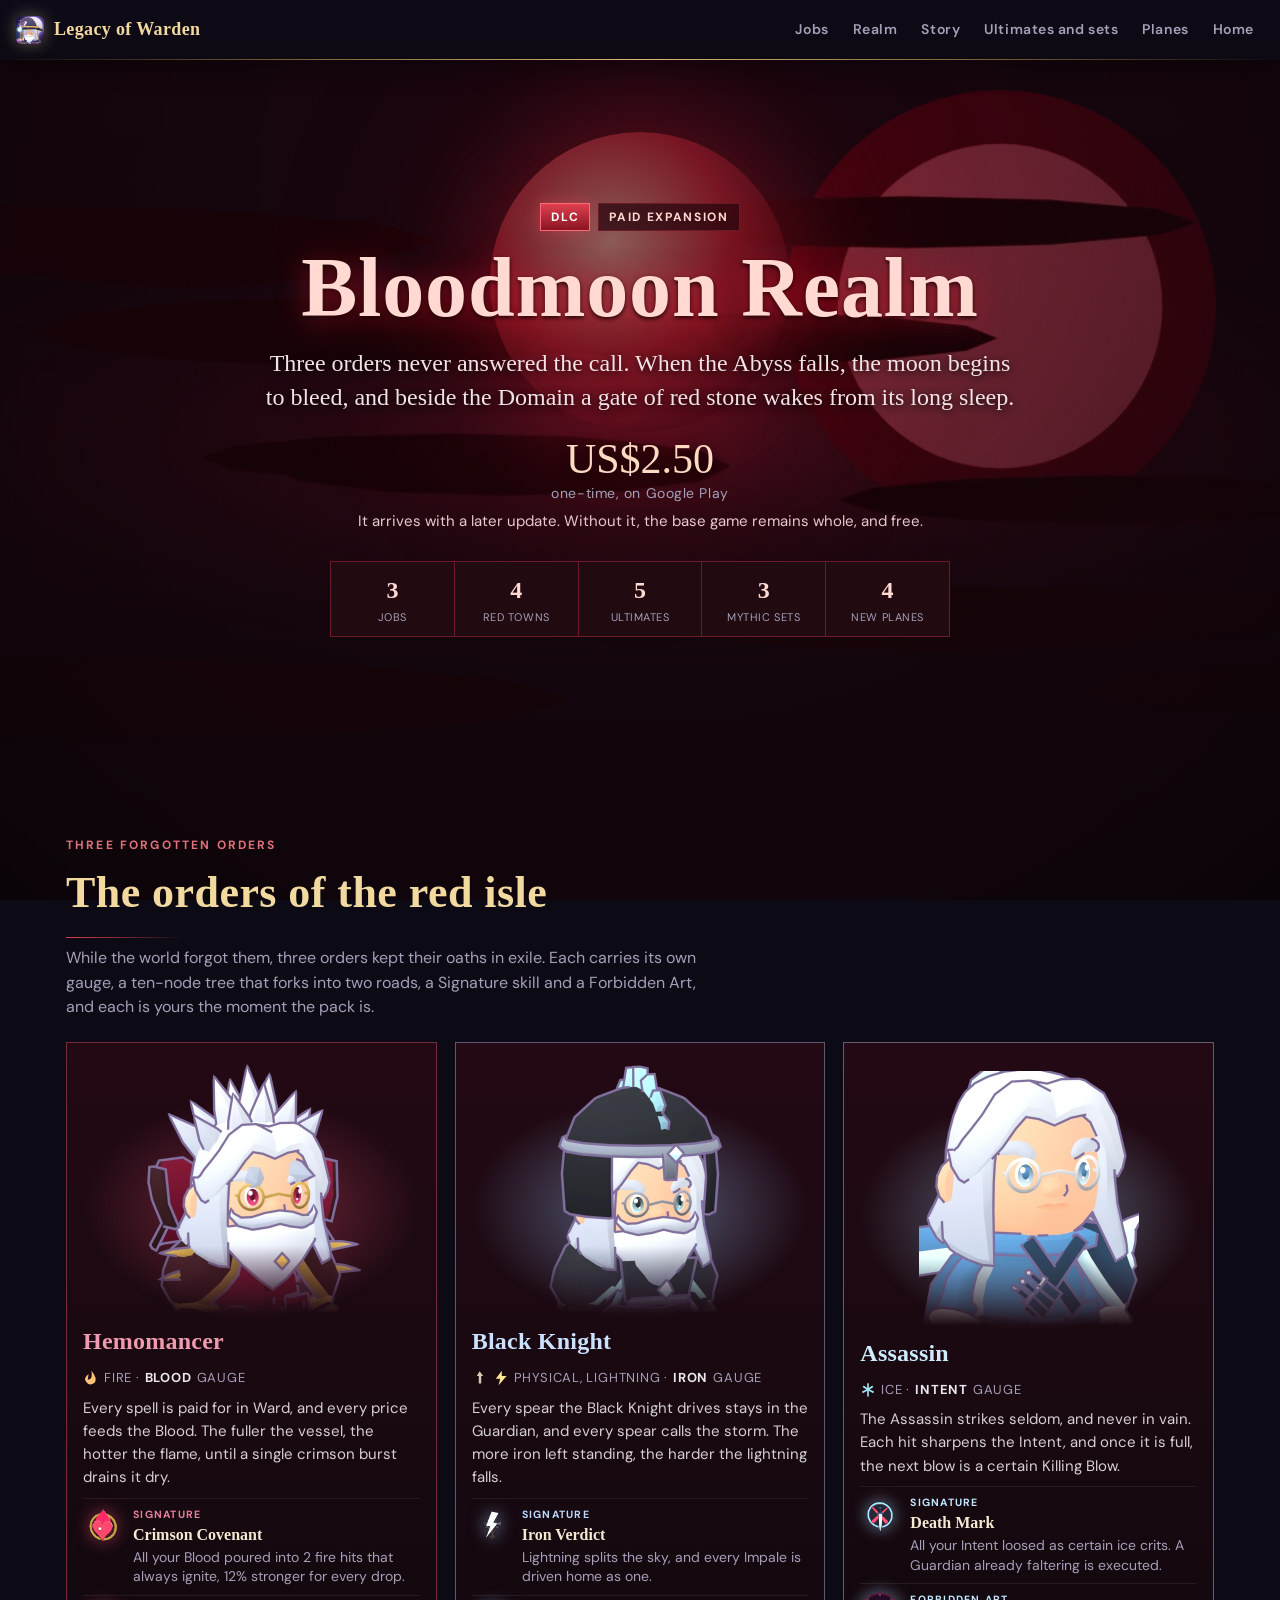
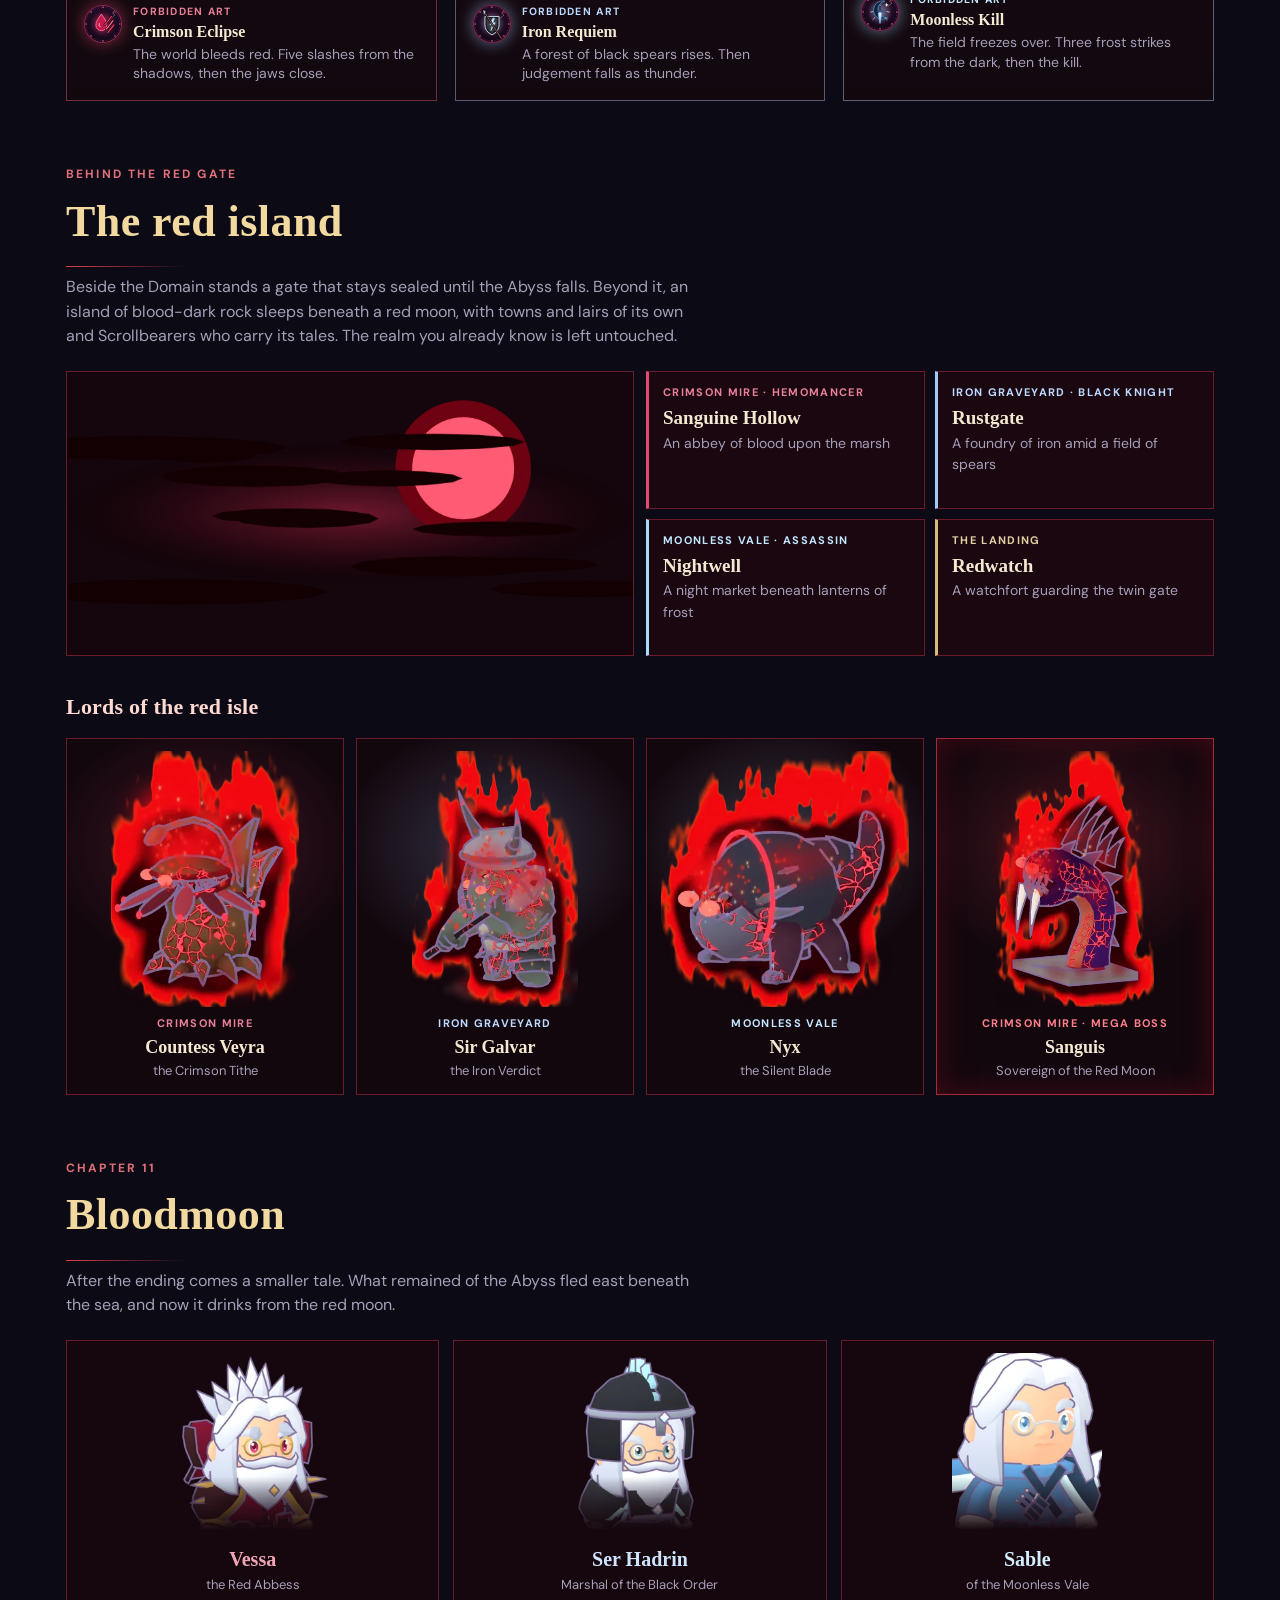
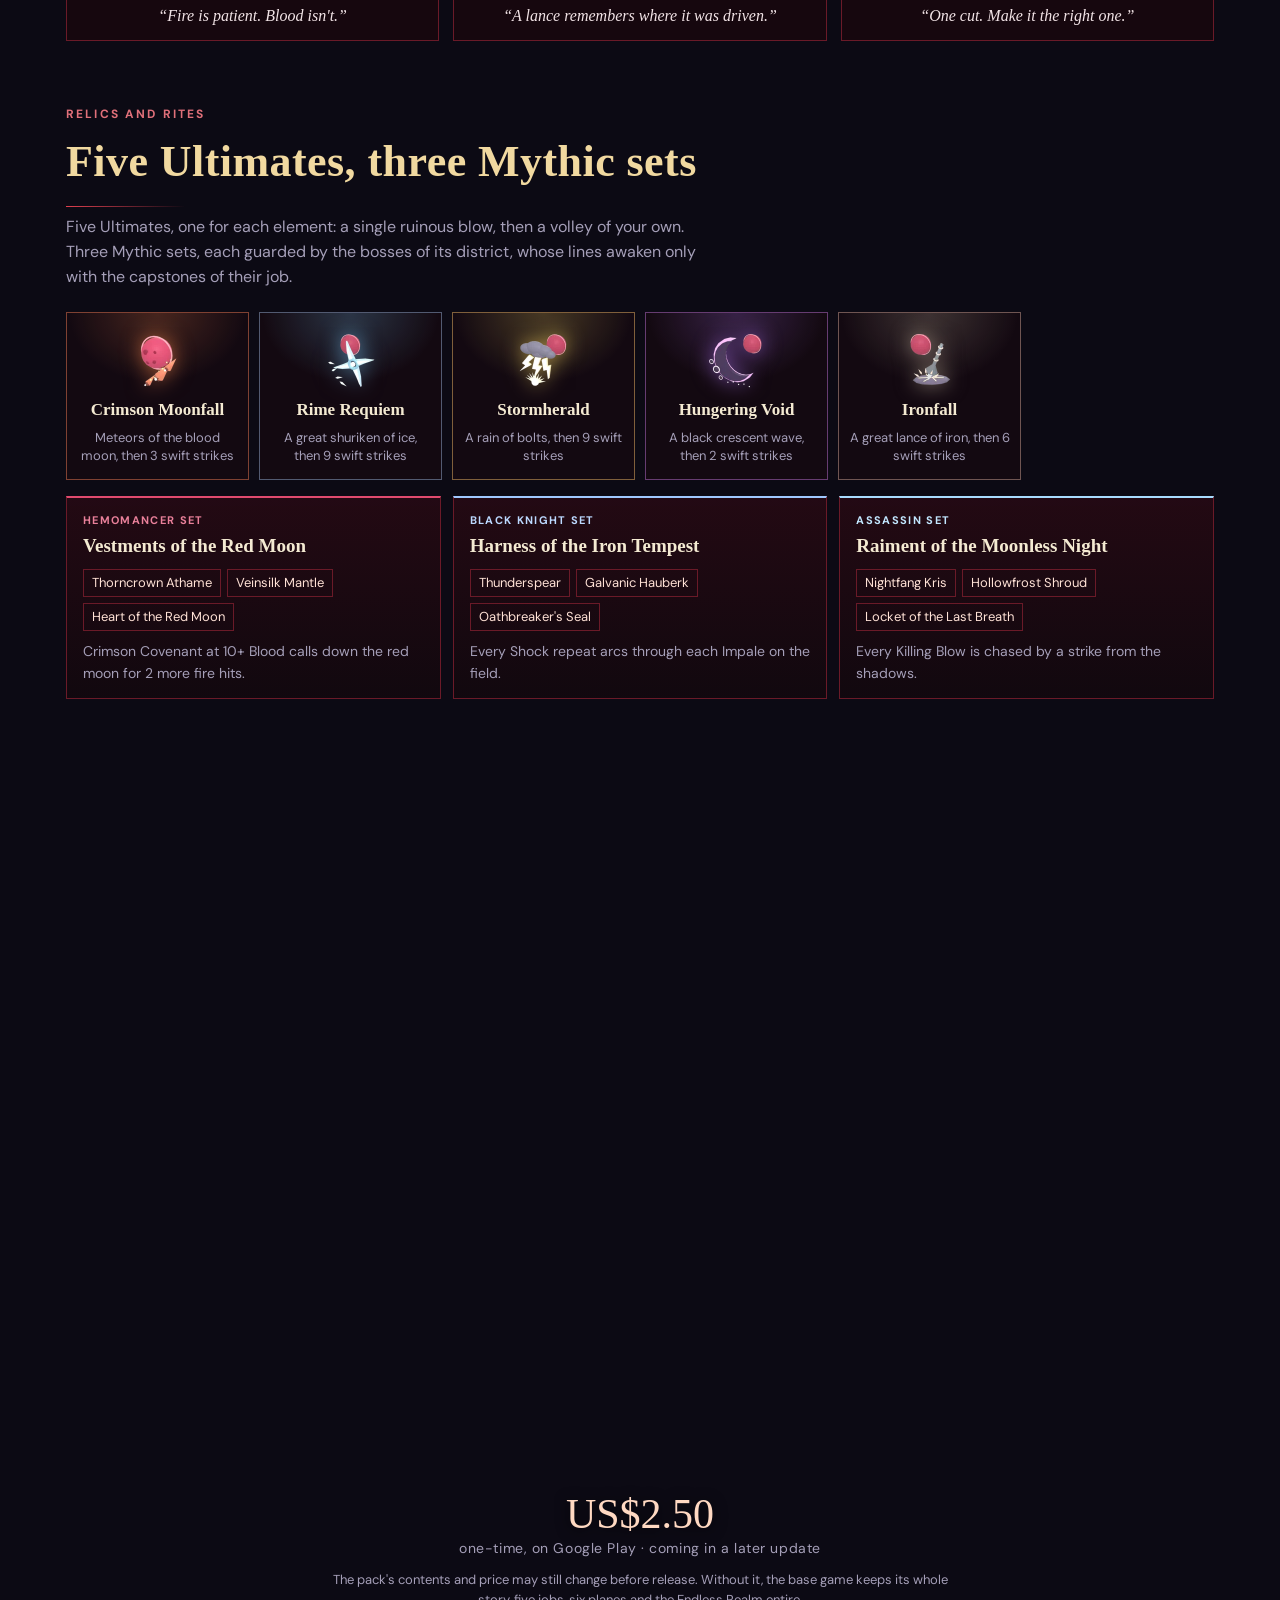
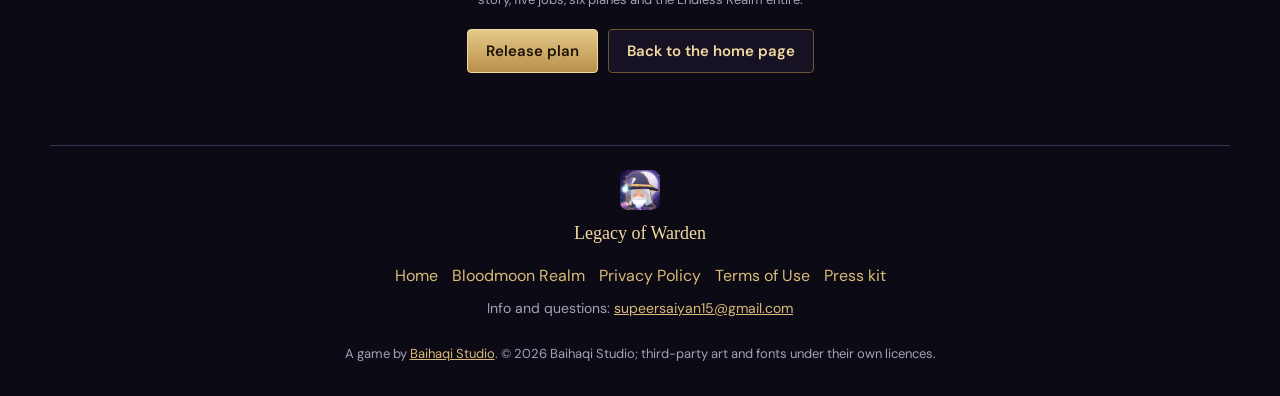
==== bloodmoon.html @ 7be18373 "Footer: the YouTube trailer link becomes Baihaqi Studio (https://fighterloo.github.io/); a Back to t" ====
<!doctype html>
<html lang="en">
<head>
<meta charset="utf-8">
<meta name="viewport" content="width=device-width, initial-scale=1, viewport-fit=cover">
<link rel="canonical" href="https://fighterloo.github.io/legacy-of-warden-site/bloodmoon.html">
<title>Bloodmoon Realm DLC · Legacy of Warden</title>
<meta name="description" content="The Bloodmoon Realm pack for Legacy of Warden: three new jobs, a red island behind the Red Gate, chapter 11 of the story, five Ultimates, three Mythic sets and Planes 6 to 9.">
<meta property="og:title" content="Bloodmoon Realm · Legacy of Warden DLC">
<meta property="og:description" content="Three new jobs, the red island behind the Red Gate, chapter 11, five Ultimates, three Mythic sets and Planes 6 to 9.">
<meta property="og:image" content="https://fighterloo.github.io/legacy-of-warden-site/img/art/share.jpg">
<meta property="og:url" content="https://fighterloo.github.io/legacy-of-warden-site/bloodmoon.html">
<meta property="og:type" content="article">
<meta name="theme-color" content="#14060c">
<link rel="icon" href="favicon.png">
<link rel="stylesheet" href="css/site.css?v=202610301900">
</head>
<body class="bm-page tint-blood">
<div class="backdrop" aria-hidden="true"><div class="bd-layer on" id="bd-a" style="background-image:url('img/bloodmoon/sky.webp')"></div><div class="bd-layer" id="bd-b"></div><div class="bd-shade"></div></div>
<header class="nav">
  <a class="nav-brand" href="./"><img src="img/art/icon-192.png" alt="" width="28" height="28"><span>Legacy of Warden</span></a>
  <nav class="nav-links" aria-label="On this page"><a href="#jobs">Jobs</a><a href="#realm">Realm</a><a href="#story">Story</a><a href="#gear">Ultimates and sets</a><a href="#planes">Planes</a><a href="./">Home</a></nav>
</header>

<main>
  <section class="bm-hero" data-bg="img/bloodmoon/sky.webp">
    <div class="bm-hero-inner">
      <p class="bm-tags"><span class="bm-dlc">DLC</span><span>Paid expansion</span></p>
      <h1>Bloodmoon Realm</h1>
      <p class="bm-lead">Three orders never answered the call. When the Abyss falls, the moon begins to bleed, and beside the Domain a gate of red stone wakes from its long sleep.</p>
      <p class="bm-price">US$2.50 <span>one-time, on Google Play</span></p>
      <p class="bm-when">It arrives with a later update. Without it, the base game remains whole, and free.</p>
      <ul class="bm-stats">
        <li><b>3</b><span>Jobs</span></li>
        <li><b>4</b><span>Red towns</span></li>
        <li><b>5</b><span>Ultimates</span></li>
        <li><b>3</b><span>Mythic sets</span></li>
        <li><b>4</b><span>New planes</span></li>
      </ul>
    </div>
  </section>

  <section class="sec" id="jobs" data-bg="img/bloodmoon/plane-8.webp">
    <div class="sec-head">
      <p class="eyebrow">Three forgotten orders</p>
      <h2>The orders of the red isle</h2>
      <p class="lede">While the world forgot them, three orders kept their oaths in exile. Each carries its own gauge, a ten-node tree that forks into two roads, a Signature skill and a Forbidden Art, and each is yours the moment the pack is.</p>
    </div>
    <div class="bm-jobs">
      <article class="bm-job" style="--jc:#e04a6e">
        <div class="bm-job-art"><img src="img/bloodmoon/job-hemomancer.webp" alt="The Hemomancer" width="440" height="520" loading="lazy"></div>
        <div class="bm-job-body">
          <h3>Hemomancer</h3>
          <p class="bm-job-meta"><img src="img/el/fire.svg" alt="" width="16" height="16"> Fire · <b>Blood</b> gauge</p>
          <p>Every spell is paid for in Ward, and every price feeds the Blood. The fuller the vessel, the hotter the flame, until a single crimson burst drains it dry.</p>
          <div class="bm-move"><img src="img/nodes/crimsonCovenant.webp" alt="" width="40" height="40" loading="lazy"><div><small>Signature</small><b>Crimson Covenant</b><span>All your Blood poured into 2 fire hits that always ignite, 12% stronger for every drop.</span></div></div>
          <div class="bm-move"><img src="img/arts/hemomancer.svg" alt="" width="40" height="40" loading="lazy"><div><small>Forbidden Art</small><b>Crimson Eclipse</b><span>The world bleeds red. Five slashes from the shadows, then the jaws close.</span></div></div>
        </div>
      </article>
      <article class="bm-job" style="--jc:#9fc8ff">
        <div class="bm-job-art"><img src="img/bloodmoon/job-blackknight.webp" alt="The Black Knight" width="440" height="520" loading="lazy"></div>
        <div class="bm-job-body">
          <h3>Black Knight</h3>
          <p class="bm-job-meta"><img src="img/el/physical.svg" alt="" width="16" height="16"><img src="img/el/lightning.svg" alt="" width="16" height="16"> Physical, lightning · <b>Iron</b> gauge</p>
          <p>Every spear the Black Knight drives stays in the Guardian, and every spear calls the storm. The more iron left standing, the harder the lightning falls.</p>
          <div class="bm-move"><img src="img/nodes/ironVerdict.webp" alt="" width="40" height="40" loading="lazy"><div><small>Signature</small><b>Iron Verdict</b><span>Lightning splits the sky, and every Impale is driven home as one.</span></div></div>
          <div class="bm-move"><img src="img/arts/blackknight.svg" alt="" width="40" height="40" loading="lazy"><div><small>Forbidden Art</small><b>Iron Requiem</b><span>A forest of black spears rises. Then judgement falls as thunder.</span></div></div>
        </div>
      </article>
      <article class="bm-job" style="--jc:#a8dcff">
        <div class="bm-job-art"><img src="img/bloodmoon/job-assassin.webp" alt="The Assassin" width="440" height="520" loading="lazy"></div>
        <div class="bm-job-body">
          <h3>Assassin</h3>
          <p class="bm-job-meta"><img src="img/el/ice.svg" alt="" width="16" height="16"> Ice · <b>Intent</b> gauge</p>
          <p>The Assassin strikes seldom, and never in vain. Each hit sharpens the Intent, and once it is full, the next blow is a certain Killing Blow.</p>
          <div class="bm-move"><img src="img/nodes/deathMark.webp" alt="" width="40" height="40" loading="lazy"><div><small>Signature</small><b>Death Mark</b><span>All your Intent loosed as certain ice crits. A Guardian already faltering is executed.</span></div></div>
          <div class="bm-move"><img src="img/arts/assassin.svg" alt="" width="40" height="40" loading="lazy"><div><small>Forbidden Art</small><b>Moonless Kill</b><span>The field freezes over. Three frost strikes from the dark, then the kill.</span></div></div>
        </div>
      </article>
    </div>
  </section>

  <section class="sec" id="realm" data-bg="img/bg/planes.webp">
    <div class="sec-head">
      <p class="eyebrow">Behind the Red Gate</p>
      <h2>The red island</h2>
      <p class="lede">Beside the Domain stands a gate that stays sealed until the Abyss falls. Beyond it, an island of blood-dark rock sleeps beneath a red moon, with towns and lairs of its own and Scrollbearers who carry its tales. The realm you already know is left untouched.</p>
    </div>
    <div class="bm-realm">
      <img class="bm-sky" src="img/bloodmoon/sky.webp" alt="The red moon over the Bloodmoon Realm" width="1600" height="800" loading="lazy">
      <ul class="bm-towns">
        <li style="--jc:#e04a6e"><small>Crimson Mire · Hemomancer</small><b>Sanguine Hollow</b><span>An abbey of blood upon the marsh</span></li>
        <li style="--jc:#9fc8ff"><small>Iron Graveyard · Black Knight</small><b>Rustgate</b><span>A foundry of iron amid a field of spears</span></li>
        <li style="--jc:#a8dcff"><small>Moonless Vale · Assassin</small><b>Nightwell</b><span>A night market beneath lanterns of frost</span></li>
        <li style="--jc:#d9ba78"><small>The landing</small><b>Redwatch</b><span>A watchfort guarding the twin gate</span></li>
      </ul>
    </div>

    <h3 class="bm-sub">Lords of the red isle</h3>
    <div class="bm-bosses">
      <article style="--jc:#e04a6e"><div class="bm-boss-art"><img src="img/bloodmoon/boss-veyra.webp" alt="" loading="lazy"></div><small>Crimson Mire</small><b>Countess Veyra</b><span>the Crimson Tithe</span></article>
      <article style="--jc:#9fc8ff"><div class="bm-boss-art"><img src="img/bloodmoon/boss-galvar.webp" alt="" loading="lazy"></div><small>Iron Graveyard</small><b>Sir Galvar</b><span>the Iron Verdict</span></article>
      <article style="--jc:#a8dcff"><div class="bm-boss-art"><img src="img/bloodmoon/boss-nyx.webp" alt="" loading="lazy"></div><small>Moonless Vale</small><b>Nyx</b><span>the Silent Blade</span></article>
      <article class="bm-final" style="--jc:#ff4a5a"><div class="bm-boss-art"><img src="img/bloodmoon/boss-sanguis.webp" alt="" loading="lazy"></div><small>Crimson Mire · Mega Boss</small><b>Sanguis</b><span>Sovereign of the Red Moon</span></article>
    </div>
  </section>

  <section class="sec" id="story" data-bg="img/bg/release.webp">
    <div class="sec-head">
      <p class="eyebrow">Chapter 11</p>
      <h2>Bloodmoon</h2>
      <p class="lede">After the ending comes a smaller tale. What remained of the Abyss fled east beneath the sea, and now it drinks from the red moon.</p>
    </div>
    <div class="bm-cast">
      <figure style="--jc:#e04a6e"><img src="img/bloodmoon/portrait-hemomancer.webp" alt="" width="220" height="260" loading="lazy"><figcaption><b>Vessa</b><small>the Red Abbess</small><q>Fire is patient. Blood isn't.</q></figcaption></figure>
      <figure style="--jc:#9fc8ff"><img src="img/bloodmoon/portrait-blackknight.webp" alt="" width="220" height="260" loading="lazy"><figcaption><b>Ser Hadrin</b><small>Marshal of the Black Order</small><q>A lance remembers where it was driven.</q></figcaption></figure>
      <figure style="--jc:#a8dcff"><img src="img/bloodmoon/portrait-assassin.webp" alt="" width="220" height="260" loading="lazy"><figcaption><b>Sable</b><small>of the Moonless Vale</small><q>One cut. Make it the right one.</q></figcaption></figure>
    </div>
  </section>

  <section class="sec" id="gear" data-bg="img/bloodmoon/plane-9.webp">
    <div class="sec-head">
      <p class="eyebrow">Relics and rites</p>
      <h2>Five Ultimates, three Mythic sets</h2>
      <p class="lede">Five Ultimates, one for each element: a single ruinous blow, then a volley of your own. Three Mythic sets, each guarded by the bosses of its district, whose lines awaken only with the capstones of their job.</p>
    </div>
    <div class="bm-ults">
      <article style="--jc:var(--fire)"><img src="img/bloodmoon/ult-crimson-moonfall.webp" alt="" width="64" height="64" loading="lazy"><b>Crimson Moonfall</b><span>Meteors of the blood moon, then 3 swift strikes</span></article>
      <article style="--jc:var(--ice)"><img src="img/bloodmoon/ult-rime-requiem.webp" alt="" width="64" height="64" loading="lazy"><b>Rime Requiem</b><span>A great shuriken of ice, then 9 swift strikes</span></article>
      <article style="--jc:var(--lightning)"><img src="img/bloodmoon/ult-stormherald.webp" alt="" width="64" height="64" loading="lazy"><b>Stormherald</b><span>A rain of bolts, then 9 swift strikes</span></article>
      <article style="--jc:var(--chaos)"><img src="img/bloodmoon/ult-hungering-void.webp" alt="" width="64" height="64" loading="lazy"><b>Hungering Void</b><span>A black crescent wave, then 2 swift strikes</span></article>
      <article style="--jc:var(--physical)"><img src="img/bloodmoon/ult-ironfall.webp" alt="" width="64" height="64" loading="lazy"><b>Ironfall</b><span>A great lance of iron, then 6 swift strikes</span></article>
    </div>
    <div class="bm-sets">
      <article style="--jc:#e04a6e"><small>Hemomancer set</small><b>Vestments of the Red Moon</b><ul><li>Thorncrown Athame</li><li>Veinsilk Mantle</li><li>Heart of the Red Moon</li></ul><p>Crimson Covenant at 10+ Blood calls down the red moon for 2 more fire hits.</p></article>
      <article style="--jc:#9fc8ff"><small>Black Knight set</small><b>Harness of the Iron Tempest</b><ul><li>Thunderspear</li><li>Galvanic Hauberk</li><li>Oathbreaker's Seal</li></ul><p>Every Shock repeat arcs through each Impale on the field.</p></article>
      <article style="--jc:#a8dcff"><small>Assassin set</small><b>Raiment of the Moonless Night</b><ul><li>Nightfang Kris</li><li>Hollowfrost Shroud</li><li>Locket of the Last Breath</li></ul><p>Every Killing Blow is chased by a strike from the shadows.</p></article>
    </div>
  </section>

  <section class="sec" id="planes" data-bg="img/bloodmoon/plane-7.webp">
    <div class="sec-head">
      <p class="eyebrow">Expeditions</p>
      <h2>Planes 6 to 9, then the Rift</h2>
      <p class="lede">Beyond the Crown of the Void lie four planes no Warden has walked, each with its own Guardians and its own laws. The Scarlet Rift steps back to become Plane 10, free to take the shape of any of the nine.</p>
    </div>
    <div class="bm-planes">
      <article style="--jc:#7fd08a"><img src="img/bloodmoon/plane-6.webp" alt="The Jade Thicket arena" width="1200" height="696" loading="lazy"><div><small>Plane 6 · Lv 50-56</small><b>The Jade Thicket</b><span>A sea of bamboo that hums with old vows</span></div></article>
      <article style="--jc:#f2c45a"><img src="img/bloodmoon/plane-7.webp" alt="The Gilded Peaks arena" width="1200" height="696" loading="lazy"><div><small>Plane 7 · Lv 53-60</small><b>The Gilded Peaks</b><span>Summits beneath a burning golden sky</span></div></article>
      <article style="--jc:#7ea6ff"><img src="img/bloodmoon/plane-8.webp" alt="The Blue Moon Court arena" width="1200" height="696" loading="lazy"><div><small>Plane 8 · Lv 56-64</small><b>The Blue Moon Court</b><span>Where the second moon holds court</span></div></article>
      <article style="--jc:#a3adb8"><img src="img/bloodmoon/plane-9.webp" alt="The Iron Foundry arena" width="1200" height="696" loading="lazy"><div><small>Plane 9 · Lv 59-68</small><b>The Iron Foundry</b><span>Forges that never cool, gears that never stop</span></div></article>
      <article class="bm-rift" style="--jc:#ff4a5a"><img src="img/art/plane-wide-6.webp" alt="The Scarlet Rift" loading="lazy"><div><small>Plane 10 · Lv 60-75</small><b>The Scarlet Rift</b><span>A red wound over a borrowed plane, merciless from Floor 1</span></div></article>
    </div>
  </section>

  <section class="sec bm-end" data-bg="img/bloodmoon/sky.webp">
    <p class="bm-price">US$2.50 <span>one-time, on Google Play · coming in a later update</span></p>
    <p class="fine">The pack's contents and price may still change before release. Without it, the base game keeps its whole story, five jobs, six planes and the Endless Realm entire.</p>
    <p class="bm-cta"><a class="btn btn-gold" href="./#release">Release plan</a><a class="btn" href="./">Back to the home page</a></p>
  </section>
</main>

<footer class="foot">
  <img src="img/art/icon-192.png" alt="" width="40" height="40" loading="lazy">
  <p class="foot-title">Legacy of Warden</p>
  <p class="foot-links"><a href="./">Home</a><a href="bloodmoon.html">Bloodmoon Realm</a><a href="privacy.html">Privacy Policy</a><a href="terms.html">Terms of Use</a><a href="press.html">Press kit</a></p>
  <p class="foot-contact">Info and questions: <span class="contact"></span></p>
  <p class="fine">A game by <a href="https://fighterloo.github.io/">Baihaqi Studio</a>. © 2026 Baihaqi Studio; third-party art and fonts under their own licences.</p>
</footer>
<script src="js/contact.js?v=202610281930" defer></script>
<script src="js/bm.js?v=202610281930" defer></script>
<script src="js/top.js?v=202610301900" defer></script>
</body>
</html>
---- css/site.css ----
@font-face{font-family:'DM Sans';src:url(../fonts/dmsans.woff2) format('woff2');font-weight:100 900;font-display:swap}
:root{
  --bg:#0c0a14;--bg2:rgba(19,16,30,.86);--panel:rgba(25,21,38,.82);--panel2:rgba(36,30,54,.9);--line:#3a3150;--line-gold:#6b5530;
  --ink:#e9e7ef;--mute:#a59fb8;--gold:#d9ba78;--gold-hi:#f1d9a0;--bronze:#a8743c;
  --fire:#ff8a4c;--ice:#7fd0ff;--lightning:#ffe066;--chaos:#b77bff;--physical:#d2c2a6;--ward:#7fe0c0;
  --serif:Georgia,'Times New Roman',serif;--sans:'DM Sans',system-ui,sans-serif;
  --gut:16px;--max:1180px;--r:4px;
}
*{box-sizing:border-box}
html{scroll-behavior:smooth;scroll-padding-top:64px;-webkit-text-size-adjust:100%}
html{overflow-x:clip}
body{margin:0;background:var(--bg);color:var(--ink);font:400 16px/1.55 var(--sans);overflow-x:hidden;overflow-x:clip}

/* Immersive backdrop: one fixed layer behind the page that crossfades to each section's art while scrolling */
.backdrop{position:fixed;inset:0;z-index:-1;overflow:hidden;background:var(--bg)}
.bd-layer{position:absolute;inset:0;background:center/cover no-repeat;opacity:0;transition:opacity 1.1s ease;will-change:opacity}
.bd-layer.on{opacity:1}
.bd-shade{position:absolute;inset:0;background:radial-gradient(ellipse at 50% 40%,rgba(12,10,20,.18) 0%,rgba(12,10,20,.6) 70%,rgba(12,10,20,.88) 100%),linear-gradient(180deg,rgba(12,10,20,.35),rgba(12,10,20,.5));transition:background 1s}
body.tint-blood .bd-shade{background:radial-gradient(ellipse at 50% 30%,rgba(60,6,18,.45) 0%,rgba(20,4,10,.84) 65%,rgba(10,4,8,.95) 100%),linear-gradient(180deg,rgba(40,4,12,.5),rgba(12,6,10,.72))}
#embers{position:absolute;inset:0;width:100%;height:100%;pointer-events:none}
main,.foot{position:relative}
img{max-width:100%;display:block;color:transparent}
a{color:var(--gold)}
h1,h2,h3{font-family:var(--serif);font-weight:700;letter-spacing:.01em;margin:0}
h2{font-size:clamp(28px,6vw,44px);color:var(--gold-hi)}
h3{font-size:19px;color:var(--gold-hi)}
p{margin:0}
:focus-visible{outline:2px solid var(--gold);outline-offset:2px}

/* Nav */
.nav{position:sticky;top:0;z-index:20;display:flex;align-items:center;gap:16px;justify-content:space-between;padding:0 var(--gut);height:60px;background:linear-gradient(180deg,rgba(14,11,24,.97),rgba(12,10,20,.93));box-shadow:0 8px 24px rgba(0,0,0,.35)}
/* Gold hairline with a bright centre instead of a flat grey border */
.nav::after{content:"";position:absolute;left:0;right:0;bottom:0;height:1px;background:linear-gradient(90deg,transparent,var(--line-gold) 20%,var(--gold) 50%,var(--line-gold) 80%,transparent)}
.nav-brand{display:flex;align-items:center;gap:10px;color:var(--gold-hi);text-decoration:none;font-family:var(--serif);font-weight:700;font-size:18px;white-space:nowrap;letter-spacing:.02em}
.nav-brand img{border-radius:6px;filter:drop-shadow(0 0 8px rgba(241,217,160,.35));transition:filter .2s}
.nav-brand:hover img{filter:drop-shadow(0 0 12px rgba(241,217,160,.7))}
.nav-right{display:flex;align-items:center;gap:18px;min-width:0}
.nav-links{display:flex;gap:4px;overflow-x:auto;scrollbar-width:none}
.nav-links::-webkit-scrollbar{display:none}
.nav-links a{position:relative;color:var(--mute);text-decoration:none;font-size:14px;font-weight:600;letter-spacing:.04em;white-space:nowrap;padding:8px 10px;transition:color .2s}
.nav-links a::after{content:"";position:absolute;left:10px;right:10px;bottom:2px;height:1px;background:var(--gold);transform:scaleX(0);transition:transform .25s ease}
.nav-links a:hover,.nav-links a.on{color:var(--gold-hi)}
.nav-links a:hover::after,.nav-links a.on::after{transform:scaleX(1)}
.nav-cta{min-height:36px;padding:0 14px;font-size:14px;flex:none}
@media (max-width:760px){.nav{height:54px}.nav-brand span{display:none}.nav-brand img{width:30px;height:30px}.nav .nav-cta{display:none}.nav-links a{padding:8px 8px}}

/* Hero */
.hero{position:relative;min-height:min(92vh,820px);display:grid;place-items:center;overflow:hidden;text-align:center}
.hero-bg{position:absolute;inset:0;width:100%;height:100%;object-fit:cover;filter:saturate(.95) brightness(.6)}
.hero::after{content:"";position:absolute;inset:0;background:radial-gradient(ellipse at 50% 40%,transparent 30%,rgba(12,10,20,.55) 100%),linear-gradient(180deg,rgba(12,10,20,.3) 0%,rgba(12,10,20,0) 35%,rgba(12,10,20,.6) 80%,rgba(12,10,20,.95) 100%)}
.hero-logo{animation:rise 1.2s cubic-bezier(.2,.8,.2,1) both}
.hero-tag{animation:rise 1.2s .25s cubic-bezier(.2,.8,.2,1) both;background:linear-gradient(90deg,#f1d9a0 0%,#fff6dc 45%,#f1d9a0 55%,#d9ba78 100%);background-size:220% 100%;-webkit-background-clip:text;background-clip:text;-webkit-text-fill-color:transparent;animation:rise 1.2s .25s cubic-bezier(.2,.8,.2,1) both,shine 6s 1.5s linear infinite}
.hero-tag{text-shadow:none;filter:drop-shadow(0 2px 8px rgba(0,0,0,.9))}
.hero-sub,.hero-cta{animation:rise 1.2s .45s cubic-bezier(.2,.8,.2,1) both}
.hero-stats{animation:rise 1.2s .65s cubic-bezier(.2,.8,.2,1) both}
.hero-down{position:absolute;z-index:1;left:50%;bottom:18px;width:22px;height:22px;margin-left:-11px;border-right:2px solid var(--gold);border-bottom:2px solid var(--gold);transform:rotate(45deg);opacity:.7;animation:bob 2s ease-in-out infinite}
@keyframes rise{from{opacity:0;transform:translateY(18px)}to{opacity:1;transform:none}}
@keyframes shine{to{background-position:-220% 0}}
@keyframes bob{50%{transform:translateY(6px) rotate(45deg)}}

/* Scroll reveal */
.reveal{opacity:0;transform:translateY(22px);transition:opacity .7s ease,transform .7s cubic-bezier(.2,.8,.2,1)}
.reveal.in{opacity:1;transform:none}
.no-js .reveal{opacity:1;transform:none}

/* Gold ornament under section titles */
.sec-head h2::after{content:"";display:block;width:120px;height:1px;margin-top:10px;background:linear-gradient(90deg,var(--gold),transparent)}

/* One floor, four steps */
.loop{list-style:none;padding:0;margin:0;display:grid;grid-template-columns:1fr 1fr;gap:10px;counter-reset:step}
@media (min-width:860px){.loop{grid-template-columns:repeat(4,1fr)}}
.loop li{position:relative;background:rgba(25,21,38,.78);border:1px solid var(--line);overflow:hidden;counter-increment:step;transition-delay:calc(var(--d,0)*90ms)}
.loop li:nth-child(2){--d:1}.loop li:nth-child(3){--d:2}.loop li:nth-child(4){--d:3}
.loop img{aspect-ratio:16/10;object-fit:cover;width:100%;filter:brightness(.85)}
.loop b{display:block;padding:10px 12px 0;font-family:var(--serif);font-size:20px;color:var(--gold-hi)}
.loop b::before{content:counter(step,upper-roman) "  ";color:var(--bronze);font-size:14px}
.loop span{display:block;padding:2px 12px 12px;color:var(--mute);font-size:14px}

/* Screenshot showcase */
.show{background:rgba(12,10,20,.6);border:1px solid var(--line-gold)}
.show-stage{position:relative;aspect-ratio:16/9;overflow:hidden;cursor:zoom-in;touch-action:pan-y}
.show-slide{position:absolute;inset:0;opacity:0;transition:opacity .6s ease}
.show-slide.on{opacity:1}
.show-slide img{width:100%;height:100%;object-fit:cover;transform:scale(1.06);transition:transform 6s ease-out}
.show-slide.on img{transform:scale(1)}
.show-cap{position:absolute;left:0;right:0;bottom:0;padding:40px 16px 14px;background:linear-gradient(180deg,transparent,rgba(8,6,14,.92))}
.show-cap b{display:block;font-family:var(--serif);font-size:clamp(20px,4vw,30px);color:var(--gold-hi);text-shadow:0 2px 8px #000}
.show-cap span{color:#d8d3e4;font-size:14px}
.show-bar{display:flex;align-items:center;gap:6px;padding:8px}
.show-nav{flex:none;width:40px;min-height:44px;background:none;border:1px solid var(--line);color:var(--gold-hi);font:28px/1 var(--serif);cursor:pointer;border-radius:var(--r);touch-action:manipulation}
.show-nav:hover{border-color:var(--gold)}
.show-thumbs{flex:1;display:flex;gap:6px;overflow-x:auto;scrollbar-width:none}
.show-thumbs::-webkit-scrollbar{display:none}
.show-thumbs button{flex:0 0 auto;width:88px;padding:0;border:1px solid var(--line);background:none;cursor:pointer;opacity:.55;transition:opacity .2s,border-color .2s;touch-action:manipulation}
.show-thumbs button[aria-current=true]{opacity:1;border-color:var(--gold)}
.show-thumbs img{aspect-ratio:16/9;object-fit:cover;width:100%}

/* Story */
.story{margin:72px 0 0;padding:48px var(--gut);background:linear-gradient(90deg,rgba(12,10,20,.2),rgba(30,22,52,.7),rgba(12,10,20,.2));border-top:1px solid var(--line-gold);border-bottom:1px solid var(--line-gold)}
.story-inner{max-width:900px;margin:0 auto;display:flex;gap:24px;align-items:center}
.story img{width:clamp(110px,26vw,220px);height:auto;flex:none;filter:drop-shadow(0 0 28px rgba(255,214,140,.35))}
.story blockquote{margin:0}
.story blockquote p{font-family:var(--serif);font-size:clamp(19px,3.6vw,28px);line-height:1.4;color:var(--gold-hi)}
.story blockquote footer{margin-top:12px;color:var(--mute);font-size:13px;letter-spacing:.12em;text-transform:uppercase}
.hero-inner{position:relative;z-index:1;padding:48px var(--gut) 40px;max-width:780px}
.hero-logo{width:min(560px,86vw);height:auto;margin:0 auto;filter:drop-shadow(0 8px 24px rgba(0,0,0,.6))}
.hero-tag{font-family:var(--serif);font-size:clamp(22px,5vw,32px);color:var(--gold-hi);margin-top:14px;text-shadow:0 2px 12px #000}
.hero-sub{color:#d8d3e4;margin:10px auto 0;max-width:560px;text-shadow:0 1px 8px #000}
.hero-cta{display:flex;flex-wrap:wrap;gap:10px;justify-content:center;margin-top:24px}
.hero-stats{list-style:none;padding:0;margin:30px 0 0;display:grid;grid-template-columns:repeat(4,1fr);gap:1px;background:var(--line-gold);border:1px solid var(--line-gold)}
.hero-stats li{background:rgba(19,16,30,.9);padding:10px 4px}
.hero-stats b{display:block;font-family:var(--serif);font-size:24px;color:var(--gold-hi)}
.hero-stats span{font-size:12px;color:var(--mute);text-transform:uppercase;letter-spacing:.08em}

/* Buttons and chips: 1 px edges, no circles */
.btn{display:inline-flex;align-items:center;justify-content:center;min-height:44px;padding:0 18px;border:1px solid var(--line-gold);background:rgba(25,21,38,.85);color:var(--gold-hi);font:600 15px var(--sans);text-decoration:none;border-radius:var(--r);cursor:pointer;touch-action:manipulation;transition:background .15s,border-color .15s}
.btn:hover{border-color:var(--gold);background:var(--panel2)}
.btn-gold{background:linear-gradient(180deg,#e6c98a,#b8904a);color:#1c1408;border-color:#f1d9a0}
.btn-gold:hover{background:linear-gradient(180deg,#f1d9a0,#c79d55)}

/* Sections */
.sec{max-width:var(--max);margin:0 auto;padding:56px var(--gut) 8px}
.sec-head{margin-bottom:22px}
.eyebrow{font-size:12px;letter-spacing:.18em;text-transform:uppercase;color:var(--bronze);font-weight:700;margin-bottom:4px}
.lede{color:var(--mute);margin-top:8px;max-width:640px}


/* Features */
.features{display:grid;gap:16px}
@media (min-width:700px){.features{grid-template-columns:1fr 1fr}}
@media (min-width:1040px){.features{grid-template-columns:1fr 1fr 1fr}}
.feature{background:var(--panel);border:1px solid var(--line);display:flex;flex-direction:column}
.feature img{aspect-ratio:16/9;object-fit:cover;width:100%}
.feature div{padding:14px}
.feature p{color:var(--mute);margin-top:6px;font-size:15px}

@media (min-width:900px){.gallery{grid-template-columns:repeat(4,1fr)}}


/* Tabs */
.tabs{display:flex;gap:6px;overflow-x:auto;scrollbar-width:none;margin-bottom:14px;padding-bottom:2px}
.tabs::-webkit-scrollbar{display:none}
.tab{flex:0 0 auto;display:flex;align-items:center;gap:8px;min-height:44px;padding:0 14px;border:1px solid var(--line);background:var(--panel);color:var(--mute);font:600 15px var(--sans);border-radius:var(--r);cursor:pointer;touch-action:manipulation}
.tab img{width:24px;height:24px}
.tab[aria-selected=true]{color:var(--gold-hi);border-color:var(--gold);background:var(--panel2)}

/* Soft glow with no box edge; the portrait fades out at the bottom so the cut-off body does not show */
.job-portrait{position:relative;display:grid;place-items:center;align-self:start;min-height:220px}
.job-portrait::before{content:"";position:absolute;inset:0;background:radial-gradient(closest-side at 50% 45%,color-mix(in srgb,var(--jc,#d9ba78) 55%,transparent) 0%,color-mix(in srgb,var(--jc,#d9ba78) 18%,transparent) 55%,transparent 100%);pointer-events:none}
.job-portrait img{position:relative;max-height:280px;width:auto;-webkit-mask-image:linear-gradient(180deg,#000 62%,transparent 96%);mask-image:linear-gradient(180deg,#000 62%,transparent 96%);filter:drop-shadow(0 6px 18px rgba(0,0,0,.45))}
.job-gauge{font-size:13px;color:var(--mute);text-transform:uppercase;letter-spacing:.1em;margin-top:2px}

/* Filters */
.filters{display:grid;gap:10px;margin-bottom:10px}
.filters input{width:100%;min-height:44px;padding:0 12px;background:var(--panel);border:1px solid var(--line);color:var(--ink);font:16px var(--sans);border-radius:var(--r)}
.filters input:focus{border-color:var(--gold);outline:none}
.chips{display:flex;gap:6px;overflow-x:auto;scrollbar-width:none;padding-bottom:2px}
.chips::-webkit-scrollbar{display:none}
.chip{flex:0 0 auto;min-height:36px;padding:0 12px;border:1px solid var(--line);background:var(--panel);color:var(--mute);font:600 14px var(--sans);border-radius:var(--r);cursor:pointer;touch-action:manipulation;display:flex;align-items:center;gap:6px}
.chip[aria-pressed=true]{color:var(--gold-hi);border-color:var(--gold);background:var(--panel2)}
.chip i{width:8px;height:8px;background:var(--c,var(--gold));display:inline-block}
.count{color:var(--mute);font-size:14px;margin-bottom:10px}

/* Card grid: skills and items are literal cards */
.grid{display:grid;grid-template-columns:repeat(auto-fill,minmax(150px,1fr));gap:14px}
@media (min-width:700px){.grid{grid-template-columns:repeat(auto-fill,minmax(180px,1fr))}}
/* Skill and item cards: a vertical game card with cut corners. Two clipped layers make the edge: ::before is a thin
   gradient outline in the element or tier colour, ::after the card face. Rank shows in the edge: silver for common
   cards and rites, gold for skills and Legendary/Set, bright gold with a glow for Mythical and Signatures. */
.card{--edge:linear-gradient(160deg,#f1d9a0,color-mix(in srgb,var(--c,#d9ba78) 70%,#6b5530) 45%,#3a3150 100%);--cut:12px;position:relative;text-align:center;background:none;border:0;padding:16px 14px 16px;color:var(--ink);font:inherit;cursor:pointer;display:flex;flex-direction:column;align-items:center;gap:8px;touch-action:manipulation;transition:transform .25s,filter .25s;isolation:isolate}
.card[data-frame=silver]{--edge:linear-gradient(160deg,#d8dce6,color-mix(in srgb,var(--c,#9aa) 55%,#3a3150) 50%,#2a2440 100%)}
.card[data-frame=spike]{--edge:linear-gradient(160deg,#fff1c4,#e8b84f 30%,var(--c,#d9ba78) 65%,#5a3a18 100%);filter:drop-shadow(0 0 10px color-mix(in srgb,var(--c,#d9ba78) 30%,transparent))}
.card::before,.card::after{content:"";position:absolute;pointer-events:none;clip-path:polygon(var(--cut) 0,calc(100% - var(--cut)) 0,100% var(--cut),100% calc(100% - var(--cut)),calc(100% - var(--cut)) 100%,var(--cut) 100%,0 calc(100% - var(--cut)),0 var(--cut))}
.card::before{inset:0;z-index:-2;background:var(--edge)}
.card::after{inset:1.5px;z-index:-1;--cut:11.4px;background:radial-gradient(90% 55% at 50% 0%,color-mix(in srgb,var(--c,#d9ba78) 30%,transparent),transparent 70%),linear-gradient(180deg,#221b34,#120e1d 85%)}
.card:hover{transform:translateY(-4px);filter:brightness(1.12) drop-shadow(0 8px 18px color-mix(in srgb,var(--c,#d9ba78) 40%,transparent))}
.card-top{display:flex;flex-direction:column;align-items:center;gap:8px;width:100%}
.card-top>span{display:block;width:100%}
.card img{width:64px;height:64px;flex:none;object-fit:contain;filter:drop-shadow(0 0 12px color-mix(in srgb,var(--c,#d9ba78) 55%,transparent))}
.card b{font-family:var(--serif);font-size:16px;line-height:1.2;display:block;color:#f4ead2;overflow-wrap:anywhere}
.card small{display:block;font-size:10.5px;font-weight:700;color:var(--c,var(--mute));text-transform:uppercase;letter-spacing:.12em;margin-top:5px}
.card small::after{content:"";display:block;width:56px;height:1px;margin:9px auto 0;background:linear-gradient(90deg,transparent,color-mix(in srgb,var(--c,#d9ba78) 80%,transparent),transparent)}
.card p{font-size:13px;line-height:1.45;color:#b9b2c9;display:-webkit-box;-webkit-line-clamp:3;-webkit-box-orient:vertical;overflow:hidden}
.more{grid-column:1/-1;justify-self:center;margin-top:6px}

/* Platforms and release */
.release{display:grid;gap:22px;align-items:stretch}
@media (min-width:860px){.release{grid-template-columns:1fr 1.15fr}}
/* Offer cards wear the game frame on a top layer: gold for the free game, a blood-red recolour for Bloodmoon */
.offer{--frame:url(../img/ui/frame-gold-notch.webp);position:relative;display:flex;flex-direction:column;isolation:isolate;transition:transform .25s}
.offer::after{content:"";position:absolute;inset:0;z-index:3;pointer-events:none;border:14px solid transparent;border-image:var(--frame) 52 / 14px / 0 stretch}
.offer::before{content:"";position:absolute;inset:8px;z-index:-1;background:linear-gradient(180deg,#231b36,#120e1e);clip-path:polygon(10px 0,calc(100% - 10px) 0,100% 10px,100% calc(100% - 10px),calc(100% - 10px) 100%,10px 100%,0 calc(100% - 10px),0 10px)}
.offer:hover{transform:translateY(-4px)}
.offer-head{position:relative;margin:12px 12px 0;aspect-ratio:16/7;overflow:hidden}
.offer-head img{width:100%;height:100%;object-fit:cover;transition:transform 6s ease-out}
.offer:hover .offer-head img{transform:scale(1.06)}
.offer-head::after{content:"";position:absolute;inset:0;background:linear-gradient(180deg,transparent 35%,#231b36 100%)}
.offer-tag{position:absolute;z-index:1;top:10px;left:10px;padding:4px 10px;font-size:11px;font-weight:700;letter-spacing:.14em;text-transform:uppercase;color:#1c1408;background:linear-gradient(180deg,#f1d9a0,#c79d55)}
.offer-body{position:relative;padding:4px 30px 30px;margin-top:-34px;z-index:1}
.offer-price{font-family:var(--serif);font-size:clamp(34px,6vw,46px);line-height:1;color:var(--gold-hi);text-shadow:0 2px 14px rgba(0,0,0,.8)}
.offer-price span{display:block;margin-top:6px;font-family:var(--sans);font-size:13px;letter-spacing:.06em;color:var(--mute);text-shadow:none}
.offer h3{font-size:24px;margin-top:10px}
.offer-note{color:var(--mute);margin-top:6px;font-size:15px}
.offer-list{list-style:none;margin:16px 0 0;padding:0;display:grid;gap:8px}
.offer-list li{position:relative;padding-left:20px;line-height:1.45}
.offer-list li::before{content:"";position:absolute;left:2px;top:.5em;width:7px;height:7px;background:var(--gold);transform:rotate(45deg);box-shadow:0 0 8px rgba(241,217,160,.6)}
/* Bloodmoon */
.offer-dlc .offer-tag{color:#fff;background:linear-gradient(180deg,#e0404f,#8a1424)}
.offer-dlc::after{filter:hue-rotate(-38deg) saturate(1.7) brightness(.85)}
.offer-dlc::before{background:linear-gradient(180deg,#2c0f1a,#140810)}
.offer-dlc .offer-head::after{background:linear-gradient(180deg,rgba(80,0,20,.25) 0%,transparent 40%,#2c0f1a 100%)}
.offer-dlc .offer-head img{filter:hue-rotate(-30deg) saturate(1.3)}
.offer-dlc h3{color:#ff8f8f}
.offer-dlc .offer-price{color:#ffd9c2}
.offer-dlc .offer-list li::before{background:#ff5a6a;box-shadow:0 0 8px rgba(255,70,90,.7)}
.blood-moon{position:absolute;z-index:1;top:14%;right:12%;width:clamp(54px,12vw,86px);aspect-ratio:1;border-radius:50%;background:radial-gradient(circle at 38% 35%,#ffb0a0,#d8263a 45%,#5a0614 80%);box-shadow:0 0 40px 10px rgba(220,30,50,.55),0 0 90px 30px rgba(160,10,30,.35);animation:moon 5s ease-in-out infinite}
@keyframes moon{50%{box-shadow:0 0 52px 14px rgba(230,40,60,.7),0 0 120px 40px rgba(170,10,30,.45)}}
.offer-jobs{display:flex;flex-wrap:wrap;gap:6px;margin-top:14px}
.offer-jobs span{padding:5px 12px;font-family:var(--serif);font-size:15px;color:#ffe2d6;border:1px solid #8a2a3a;background:linear-gradient(180deg,rgba(150,20,40,.35),rgba(60,8,18,.5))}
.fine{color:var(--mute);font-size:13px;margin-top:14px}

/* Footer */
.foot{max-width:var(--max);margin:64px auto 0;padding:24px var(--gut) calc(32px + env(safe-area-inset-bottom));display:flex;flex-direction:column;align-items:center;text-align:center;gap:10px;border-top:1px solid var(--line)}
.foot img{border-radius:8px}
.foot-title{font-family:var(--serif);color:var(--gold-hi);font-size:18px}
.foot-links{display:flex;flex-wrap:wrap;justify-content:center;gap:14px;margin-top:6px}
.foot-links a{text-decoration:none}
.foot-links a:hover{text-decoration:underline}

/* Detail sheet: closes by Back, outside tap or Esc */
.sheet{border:1px solid var(--line-gold);background:var(--bg2);color:var(--ink);padding:0;width:min(560px,calc(100vw - 2*var(--gut)));max-height:min(86vh,760px);border-radius:var(--r)}
.sheet::backdrop{background:rgba(5,4,10,.78)}
.sheet[open]{display:flex;flex-direction:column;animation:fade .18s ease-out}
.sheet-body{overflow:auto;padding:18px}
.sheet-foot{display:flex;justify-content:flex-end;padding:10px 18px;border-top:1px solid var(--line)}
.sheet-wide{width:min(1280px,calc(100vw - 2*var(--gut)))}
.sheet-wide .sheet-body{padding:0}
.sheet-wide img{width:100%}
.d-head{display:flex;gap:14px;align-items:center}
.d-head img{width:84px;height:84px;object-fit:contain;flex:none}
.d-head h3{font-size:22px}
.d-tags{display:flex;flex-wrap:wrap;gap:6px;margin-top:12px}
.d-tags span{font-size:12px;padding:3px 8px;border:1px solid var(--line);color:var(--mute);letter-spacing:.05em}
.d-text{margin-top:12px}
.d-list{margin:12px 0 0;padding-left:18px}
.d-unique{margin-top:12px;border-left:2px solid var(--c,var(--gold));padding-left:10px}
.d-unique b{color:var(--c,var(--gold-hi))}
.d-flavor{margin-top:12px;color:var(--mute);font-style:italic;font-family:var(--serif)}
.d-set{margin-top:14px;background:var(--panel);border:1px solid var(--line);padding:10px;font-size:14px}
.d-set b{color:var(--gold-hi)}
.d-set p{margin-top:4px;color:var(--mute)}
@keyframes fade{from{opacity:0;transform:translateY(6px)}to{opacity:1;transform:none}}
@media (prefers-reduced-motion:reduce){*{animation:none!important;transition:none!important;scroll-behavior:auto!important}}

/* Performance: sections far below the fold skip layout and paint until near */
#skills,#items,#planes,#platforms,#release{content-visibility:auto;contain-intrinsic-size:auto 900px}

/* Legal and press pages */
.legal{max-width:760px;margin:0 auto;padding:48px var(--gut) 24px;background:rgba(12,10,20,.72);border-left:1px solid var(--line);border-right:1px solid var(--line)}
.legal-wide{max-width:1040px}
.legal h1{font-size:clamp(30px,6vw,46px);color:var(--gold-hi)}
.legal h1::after{content:"";display:block;width:120px;height:1px;margin-top:10px;background:linear-gradient(90deg,var(--gold),transparent)}
.legal h2{font-size:20px;margin:28px 0 8px}
.legal p,.legal li{color:#d6d1e2}
.legal p+p{margin-top:10px}
.legal ul{padding-left:20px;margin:8px 0}
.legal li{margin:5px 0}
.legal li::marker{color:var(--gold)}
.legal-date{color:var(--mute);font-size:14px;margin:8px 0 18px}
.press-grid{display:grid;gap:8px 32px}
@media (min-width:820px){.press-grid{grid-template-columns:1fr 1.3fr}}
.facts{display:grid;grid-template-columns:auto 1fr;gap:8px 16px;margin:0}
.facts dt{color:var(--bronze);font-weight:700;font-size:14px}
.facts dd{margin:0;color:var(--ink)}
.press-assets{display:grid;grid-template-columns:repeat(auto-fill,minmax(200px,1fr));gap:10px}
.asset{display:flex;flex-direction:column;gap:6px;background:var(--panel);border:1px solid var(--line);padding:8px;text-decoration:none;color:var(--mute);font-size:13px;text-transform:capitalize;transition:border-color .2s}
.asset:hover{border-color:var(--gold);color:var(--gold-hi)}
.asset img{aspect-ratio:16/9;object-fit:contain;width:100%;background:rgba(0,0,0,.3)}
.foot-contact{color:var(--mute);font-size:14px}

/* Game overview video: the PC cut on wide screens, the phone cut on tall narrow ones */
.overview{margin:0;background:rgba(12,10,20,.7);border:1px solid var(--line-gold)}
.overview video{display:block;width:100%;aspect-ratio:16/9;background:#000}
.overview.is-phone{max-width:420px;margin:0 auto}
.overview.is-phone video{aspect-ratio:9/16}
.overview figcaption{padding:10px 12px;display:grid;gap:2px}
.overview figcaption strong{font-family:var(--serif);color:var(--gold-hi)}
.overview figcaption span{color:var(--mute);font-size:14px}
.combo-pair{display:grid;gap:16px;margin-top:16px;align-items:start}
.combo-tall video{aspect-ratio:9/16;max-height:78vh;object-fit:contain}
/* Side by side at the same height on wide screens: 16:9 next to 9:16 */
@media (min-width:760px){.combo-pair{grid-template-columns:3.16fr 1fr}}
/* A portrait video never grows past phone size, even if a stale stylesheet drops the grid columns */
.combo-tall{width:100%;max-width:400px;justify-self:center}
@media (max-width:759px){.combo-tall{max-width:360px}}
.overview[hidden]{display:none}

/* YouTube click-to-play: local poster with a play mark (a triangle on a plate, no circle) */
.yt{position:relative;display:block;width:100%;padding:0;border:0;background:#000;cursor:pointer;touch-action:manipulation}
.combo-wide .yt,.combo-wide .yt-frame{aspect-ratio:16/9}
.combo-tall .yt,.combo-tall .yt-frame{aspect-ratio:9/16;max-height:78vh}
.yt img{width:100%;height:100%;object-fit:cover;display:block;transition:transform .4s,filter .4s}
.yt:hover img{transform:scale(1.03);filter:brightness(1.1)}
.yt-play{position:absolute;left:50%;top:50%;width:76px;height:52px;margin:-26px 0 0 -38px;background:linear-gradient(180deg,rgba(230,200,140,.95),rgba(180,135,70,.95));border:1px solid #f1d9a0;border-radius:6px;box-shadow:0 6px 24px rgba(0,0,0,.6);transition:transform .2s}
.yt-play::after{content:"";position:absolute;left:31px;top:15px;border-style:solid;border-width:11px 0 11px 18px;border-color:transparent transparent transparent #1c1408}
.yt:hover .yt-play{transform:scale(1.08)}
.yt-frame{display:block;width:100%;border:0;background:#000}
.yt-link{justify-self:start;margin-top:6px;font-size:14px;font-weight:600;text-decoration:none;color:var(--gold-hi);border-bottom:1px solid var(--line-gold)}
.yt-link:hover{border-color:var(--gold)}
.offer-support{margin-top:20px;padding-top:14px;border-top:1px solid rgba(255,90,106,.35);font-size:14px;line-height:1.5;color:#e9c9c4}
.offer-support b{display:block;margin-bottom:2px;font-family:var(--serif);font-size:17px;color:#ffd9c2}

/* Platforms: three device mockups (CSS bezels) around real in-game shots of each layout */
.devices{display:grid;gap:18px;align-items:stretch}
@media (min-width:860px){.devices{grid-template-columns:.62fr 1.1fr 1.5fr}}
.device-card{margin:0;display:grid;grid-template-rows:1fr auto;justify-items:center;align-items:end;text-align:center;gap:14px}
.device-card h3{font-size:22px}
.device-card p{color:var(--mute);margin-top:4px;font-size:15px;max-width:34ch}
.device{position:relative;background:#07060b;box-shadow:0 18px 40px rgba(0,0,0,.6),0 0 0 1px rgba(241,217,160,.25),inset 0 0 0 1px rgba(255,255,255,.06);transition:transform .35s ease}
.device-card:hover .device{transform:translateY(-6px)}
.device img{display:block;width:100%;height:100%;object-fit:cover}
.device-phone{width:min(200px,52vw);padding:22px 8px 18px;border-radius:26px}
.device-phone img{aspect-ratio:9/16;height:auto}
.device-phone img{border-radius:16px}
.device-phone::before{content:"";position:absolute;top:14px;left:50%;width:44px;height:6px;margin-left:-22px;border-radius:4px;background:#07060b;z-index:1}
.device-tablet{width:100%;max-width:440px;aspect-ratio:16/10.6;padding:14px;border-radius:20px}
.device-tablet img{border-radius:8px}
.device-pc{width:100%;max-width:560px;aspect-ratio:16/9.6;padding:12px 12px 16px;border-radius:12px;margin-bottom:34px}
.device-pc img{border-radius:4px}
.device-pc::before{content:"";position:absolute;left:50%;bottom:-24px;width:70px;height:24px;margin-left:-35px;background:linear-gradient(180deg,#141020,#07060b);clip-path:polygon(18% 0,82% 0,100% 100%,0 100%)}
.device-pc::after{content:"";position:absolute;left:50%;bottom:-30px;width:170px;height:6px;margin-left:-85px;border-radius:3px;background:#100c18;box-shadow:0 0 0 1px rgba(241,217,160,.2)}

/* Fully offline banner */
.offline{position:relative;margin-top:44px;padding:40px 22px;text-align:center;overflow:hidden;border-top:1px solid var(--line-gold);border-bottom:1px solid var(--line-gold);background:radial-gradient(60% 120% at 50% 0%,rgba(241,217,160,.16),transparent 70%),linear-gradient(90deg,rgba(12,10,20,.2),rgba(30,22,52,.75),rgba(12,10,20,.2))}
.offline-kicker{font-size:12px;letter-spacing:.24em;text-transform:uppercase;color:var(--bronze);font-weight:700}
.offline-title{font-family:var(--serif);font-weight:700;font-size:clamp(46px,11vw,104px);line-height:1;margin-top:8px;background:linear-gradient(90deg,#f1d9a0 0%,#fff6dc 45%,#f1d9a0 55%,#c99a55 100%);background-size:220% 100%;-webkit-background-clip:text;background-clip:text;-webkit-text-fill-color:transparent;filter:drop-shadow(0 4px 18px rgba(0,0,0,.7));animation:shine 7s linear infinite}
.offline-sub{max-width:620px;margin:14px auto 0;color:#d8d3e4;font-size:16px}
.offline-facts{list-style:none;padding:0;margin:20px 0 0;display:flex;flex-wrap:wrap;justify-content:center;gap:8px 22px}
.offline-facts li{position:relative;padding-left:16px;font-weight:600;color:var(--gold-hi);font-size:14px;letter-spacing:.04em}
.offline-facts li::before{content:"";position:absolute;left:0;top:.45em;width:7px;height:7px;background:var(--gold);transform:rotate(45deg)}
/* Trailer blocks: a heading per block, rows alternate wide-tall then tall-wide */
.video-block{font-size:20px;margin:30px 0 0;color:var(--gold-hi);display:flex;align-items:center;gap:12px}
.video-block::after{content:"";flex:1;height:1px;background:linear-gradient(90deg,var(--line-gold),transparent)}
.video-block:first-of-type{margin-top:0}
.combo-pair{margin-top:12px}
@media (min-width:760px){.combo-pair.flip{grid-template-columns:1fr 3.16fr}}

/* Hover panel for skill and item cards (mouse only) */
.tip{position:fixed;left:0;top:0;z-index:40;width:min(360px,calc(100vw - 16px));max-height:calc(100vh - 80px);overflow:hidden;padding:16px;pointer-events:none;opacity:0;transition:opacity .15s;background:linear-gradient(180deg,rgba(34,27,52,.98),rgba(16,12,26,.98));border:1px solid var(--line-gold);box-shadow:0 18px 50px rgba(0,0,0,.7);clip-path:polygon(10px 0,calc(100% - 10px) 0,100% 10px,100% calc(100% - 10px),calc(100% - 10px) 100%,10px 100%,0 calc(100% - 10px),0 10px)}
.tip.on{opacity:1}
.tip .d-head img{width:56px;height:56px}
.tip .d-head h3{font-size:19px}
.tip .d-text,.tip p{font-size:13.5px}
/* Talents (sheet and panel) */
.d-talents{margin-top:14px}
.d-talents h4,.d-set h4{margin:0 0 4px;font:700 11px var(--sans);letter-spacing:.16em;text-transform:uppercase;color:var(--bronze)}
.d-note{color:var(--mute);font-size:12.5px;margin-top:10px}
.d-talents .d-note{margin:0 0 8px}
.d-talent{padding:7px 0 7px 10px;border-left:2px solid var(--t)}
.d-talent+.d-talent{margin-top:4px}
.d-talent b{display:flex;align-items:baseline;gap:8px;font-family:var(--serif);font-size:14.5px;color:#f4ead2}
.d-talent b span{font:700 10px var(--sans);letter-spacing:.08em;color:var(--t);min-width:30px}
.d-talent b em{margin-left:auto;font:600 11px var(--sans);font-style:normal;color:var(--mute)}
.d-talent p{margin-top:2px;color:#c3bcd2;font-size:13px}
/* Posters with the title logo in the middle: the play mark sits below it */
.yt-titled .yt-play{top:78%}
/* Both cards in a video row share one height: the caption area fills the rest, so the bottoms line up */
.combo-pair{align-items:stretch}
.combo-pair .overview{display:flex;flex-direction:column}
.combo-pair .overview figcaption{flex:1;display:flex;flex-direction:column;align-items:flex-start}
.combo-pair .overview .yt-link{margin-top:auto;padding-top:6px}


/* Planes: a rail of six tabs and one open plane (board shot, numbers, effect chips) */
.plane-rail{display:grid;grid-template-columns:repeat(3,1fr);gap:8px}
@media (min-width:800px){.plane-rail{grid-template-columns:repeat(6,1fr)}}
.plane-tab{position:relative;min-height:74px;padding:0;border:1px solid var(--line);background:#000;overflow:hidden;cursor:pointer;display:flex;align-items:flex-end;text-align:left;touch-action:manipulation;transition:border-color .2s,transform .2s}
.plane-tab img{position:absolute;inset:0;width:100%;height:100%;object-fit:cover;filter:brightness(.55) saturate(.8);transition:filter .25s,transform .4s}
.plane-tab span{position:relative;padding:7px 9px;font-family:var(--serif);font-size:14px;line-height:1.15;color:#fff;text-shadow:0 1px 6px #000}
.plane-tab small{display:block;font:700 10px var(--sans);letter-spacing:.12em;text-transform:uppercase;color:var(--pc)}
.plane-tab:hover img{filter:brightness(.75)}
.plane-tab[aria-selected=true]{border-color:var(--pc);box-shadow:0 0 0 1px var(--pc),0 6px 20px color-mix(in srgb,var(--pc) 30%,transparent)}
.plane-tab[aria-selected=true] img{filter:brightness(.9) saturate(1);transform:scale(1.04)}
.plane-view{margin-top:12px;display:grid;gap:0;background:rgba(14,11,24,.82);border:1px solid color-mix(in srgb,var(--pc) 50%,var(--line));overflow:hidden}
@media (min-width:860px){.plane-view{grid-template-columns:1.6fr 1fr}}
.plane-shot{position:relative;aspect-ratio:16/9;background:#07060b;overflow:hidden}
.plane-shot img{width:100%;height:100%;object-fit:cover;color:transparent;opacity:1;transition:opacity .35s ease}
.plane-shot.is-loading img{opacity:0}
.shot-loader{position:absolute;left:50%;top:50%;width:min(180px,40%);height:2px;margin-left:calc(min(180px,40%) / -2);background:rgba(241,217,160,.15);overflow:hidden;opacity:0;transition:opacity .2s}
.shot-loader i{display:block;height:100%;width:40%;background:linear-gradient(90deg,transparent,var(--gold),transparent);animation:splashBar 1.1s ease-in-out infinite}
.plane-shot.is-loading .shot-loader{opacity:1}
.plane-info{padding:18px 20px;display:flex;flex-direction:column;gap:8px}
.plane-kicker{font:700 11px var(--sans);letter-spacing:.16em;text-transform:uppercase;color:var(--pc)}
.plane-info h3{font-size:clamp(24px,3.4vw,32px);color:#f4ead2}
.plane-sub{color:var(--mute);font-style:italic;font-family:var(--serif);margin-top:-4px}
.plane-stats{display:grid;grid-template-columns:repeat(4,1fr);gap:6px;margin-top:6px}
.plane-stats span{padding:8px 4px;text-align:center;font-size:10.5px;letter-spacing:.06em;text-transform:uppercase;color:var(--mute);background:rgba(255,255,255,.03);border:1px solid var(--line)}
.plane-stats b{display:block;font-family:var(--serif);font-size:20px;letter-spacing:0;text-transform:none;color:var(--gold-hi)}
.plane-fx{display:flex;flex-wrap:wrap;gap:6px;margin-top:6px}
.plane-chip{min-height:32px;padding:0 11px;border:1px solid var(--line);background:rgba(255,255,255,.03);color:var(--mute);font:600 13px var(--sans);cursor:pointer;touch-action:manipulation}
.plane-chip[aria-pressed=true]{color:#1c1408;background:var(--pc);border-color:var(--pc)}
.plane-fx-text{min-height:3em;font-size:14px;color:#d6d1e2}

/* Jobs: portrait and one line on the side, the game's tree in the middle, the picked node below */
.job{display:grid;gap:16px;background:rgba(14,11,24,.82);border:1px solid color-mix(in srgb,var(--jc) 45%,var(--line));padding:16px}
@media (min-width:860px){.job{grid-template-columns:230px 1fr;padding:22px}}
.job-side{display:flex;flex-direction:column;align-items:center;text-align:center;gap:4px}
.job-side .job-portrait{min-height:180px;width:100%}
.job-side .job-portrait img{max-height:200px}
.job-side h3{font-size:28px;color:var(--jc)}
.job-gauge{font-size:12px;letter-spacing:.14em;text-transform:uppercase;color:var(--mute)}
.job-focus{margin-top:6px;font-size:14px;color:#d6d1e2}
.job-main{display:flex;flex-direction:column;gap:12px;min-width:0}
.tree{position:relative;width:100%;max-width:100%;min-width:0;aspect-ratio:2.1/1;background:radial-gradient(70% 90% at 30% 50%,color-mix(in srgb,var(--jc) 10%,transparent),transparent 70%)}
.tree svg{position:absolute;inset:0;width:100%;height:100%;overflow:visible}
.tree line{stroke:rgba(217,186,120,.28);stroke-width:1.2;stroke-dasharray:3 3;vector-effect:non-scaling-stroke;transition:stroke .25s}
.tree line.lit{stroke:var(--gold);stroke-width:2.4;stroke-dasharray:none;filter:drop-shadow(0 0 3px rgba(241,217,160,.6))}
.tnode{position:absolute;width:clamp(40px,6.4vw,58px);aspect-ratio:1;margin:0;padding:0;border:0;background:none;cursor:pointer;transform:translate(-50%,-50%);transition:transform .2s;touch-action:manipulation}
.tnode img{width:100%;height:100%;object-fit:contain;filter:drop-shadow(0 2px 6px rgba(0,0,0,.8)) saturate(.75) brightness(.8);transition:filter .2s}
.tnode i{position:absolute;right:-4px;bottom:-4px;min-width:16px;height:16px;padding:0 3px;font:700 10px/16px var(--sans);font-style:normal;color:#1c1408;background:var(--gold);border-radius:2px}
.tnode:hover{transform:translate(-50%,-50%) scale(1.12)}
.tnode:hover img,.tnode.on img{filter:drop-shadow(0 0 10px color-mix(in srgb,var(--jc) 70%,transparent)) saturate(1) brightness(1.1)}
.tnode.on{transform:translate(-50%,-50%) scale(1.18)}
.tnode.on img{filter:drop-shadow(0 0 14px var(--gold)) drop-shadow(0 0 4px color-mix(in srgb,var(--jc) 80%,transparent)) saturate(1.1) brightness(1.2)}
.t-sig,.t-cap{width:clamp(48px,7.6vw,68px)}
.t-sig i{background:var(--jc)}
.t-art{width:clamp(56px,8.4vw,80px)}
.t-art img{filter:drop-shadow(0 0 12px var(--ac)) brightness(1)}
.t-art.on img{filter:drop-shadow(0 0 22px var(--ac)) drop-shadow(0 0 6px var(--gold)) brightness(1.15)}
.tdetail{min-height:92px;padding:12px 14px;border-left:3px solid var(--dc,var(--jc));background:rgba(255,255,255,.03)}
.tkind{font:700 11px var(--sans);letter-spacing:.16em;text-transform:uppercase;color:var(--dc,var(--jc))}
.tdetail b{display:block;margin-top:2px;font-family:var(--serif);font-size:20px;color:#f4ead2}
.tdetail p:last-child{margin-top:4px;font-size:14px;color:#d6d1e2}
.chip-icon{width:18px;height:18px;flex:none;filter:drop-shadow(0 0 4px rgba(0,0,0,.6))}

.tnode:focus{outline:none}
.tnode:focus-visible img{filter:drop-shadow(0 0 10px var(--gold))}

/* Splash: the logo on a dark field while the first screen loads (at most ~1.5 s), then a fade. */
.splash{position:fixed;inset:0;z-index:100;display:flex;flex-direction:column;align-items:center;justify-content:center;gap:28px;background:radial-gradient(50% 40% at 50% 45%,rgba(241,217,160,.14),transparent 70%),#0c0a14;transition:opacity .6s ease,visibility .6s}
.splash img{width:min(440px,72vw);height:auto;filter:drop-shadow(0 0 30px rgba(241,217,160,.25));animation:splashIn 1s cubic-bezier(.2,.8,.2,1) both,splashGlow 2.4s ease-in-out .9s infinite}
.splash-bar{width:min(220px,50vw);height:2px;background:rgba(241,217,160,.15);overflow:hidden}
.splash-bar i{display:block;height:100%;width:40%;background:linear-gradient(90deg,transparent,var(--gold),transparent);animation:splashBar 1.1s ease-in-out infinite}
.splash.out{opacity:0;visibility:hidden}
html.loading{overflow:hidden}
html.loading .hero *{animation-play-state:paused}
@keyframes splashIn{from{opacity:0;transform:scale(.94)}to{opacity:1;transform:none}}
@keyframes splashGlow{50%{filter:drop-shadow(0 0 44px rgba(241,217,160,.45))}}
@keyframes splashBar{from{transform:translateX(-110%)}to{transform:translateX(260%)}}

/* Narrow screens: a taller tree box; grid children may shrink below their content */
@media (max-width:600px){.tree{aspect-ratio:1.45/1}}
.job,.job-main,.plane-view,.plane-info{min-width:0}

/* Music toggle: bottom left, off by default; a speaker drawn in CSS, waves when playing */
.music{position:fixed;left:14px;bottom:calc(14px + env(safe-area-inset-bottom));z-index:30;display:flex;align-items:center;gap:8px;height:42px;padding:0 14px 0 12px;border:1px solid var(--line-gold);background:rgba(14,11,24,.9);color:var(--gold-hi);font:600 13px var(--sans);cursor:pointer;border-radius:var(--r);box-shadow:0 6px 18px rgba(0,0,0,.5);touch-action:manipulation;transition:border-color .2s,background .2s}
.music:hover{border-color:var(--gold)}
.music-icon{display:flex;align-items:flex-end;gap:2px;height:16px}
.music-icon i{display:block;width:3px;height:5px;background:var(--gold);border-radius:1px;transition:height .2s}
.music[aria-pressed=true] .music-icon i{animation:eq 1s ease-in-out infinite}
.music[aria-pressed=true] .music-icon i:nth-child(2){animation-delay:.2s}
.music[aria-pressed=true] .music-icon i:nth-child(3){animation-delay:.4s}
.music[aria-pressed=true] .music-icon i:nth-child(4){animation-delay:.1s}
@keyframes eq{0%,100%{height:4px}50%{height:16px}}
@media (max-width:600px){.music .music-label{display:none}.music{padding:0 12px}}

/* Bloodmoon Realm page: the site's look in the pack's blood red, a DLC tag on top */
.bm-page{--blood:#e0404f;--blood-line:#6a1a28}
.bm-page .sec-head h2::after{background:linear-gradient(90deg,var(--blood),transparent)}
.bm-page .eyebrow{color:#e0707a}
.bm-hero{position:relative;isolation:isolate;min-height:min(80vh,720px);display:grid;place-items:center;text-align:center;padding:40px var(--gut)}
.bm-hero::before{content:"";position:absolute;z-index:-1;top:10%;left:50%;width:min(300px,52vw);aspect-ratio:1;transform:translateX(-50%);border-radius:50%;background:radial-gradient(circle at 40% 36%,#ffb0a0,#d8263a 45%,#5a0614 80%);box-shadow:0 0 80px 20px rgba(220,30,50,.45),0 0 180px 60px rgba(160,10,30,.3);opacity:.5;animation:moon 6s ease-in-out infinite}
.bm-hero-inner{max-width:760px;min-width:0}
.bm-tags{display:flex;flex-wrap:wrap;justify-content:center;gap:8px;margin-bottom:14px}
.bm-tags span{padding:4px 10px;font-size:12px;font-weight:700;letter-spacing:.14em;text-transform:uppercase;color:#ffd9d2;border:1px solid var(--blood-line);background:rgba(40,6,14,.75)}
.bm-tags .bm-dlc{color:#fff;border-color:#ff6a78;background:linear-gradient(180deg,#e0404f,#8a1424);box-shadow:0 0 16px rgba(224,64,79,.5)}
.bm-hero h1{font-size:clamp(40px,10vw,84px);line-height:1.02;color:#ffd9d2;text-shadow:0 4px 30px rgba(200,20,40,.6),0 2px 4px #000}
.bm-lead{font-family:var(--serif);font-size:clamp(18px,3.4vw,24px);line-height:1.4;color:#f1e3e6;margin-top:16px;text-shadow:0 2px 10px #000}
.bm-price{font-family:var(--serif);font-size:clamp(30px,6vw,42px);line-height:1.1;color:#ffd9c2;margin-top:22px;text-shadow:0 2px 14px rgba(0,0,0,.8)}
.bm-price span{display:block;margin-top:4px;font-family:var(--sans);font-size:14px;letter-spacing:.04em;color:var(--mute);text-shadow:none}
.bm-when{color:#e8c9cd;margin-top:8px;font-size:15px}
.bm-stats{list-style:none;padding:0;margin:28px auto 0;max-width:620px;display:grid;grid-template-columns:repeat(5,minmax(0,1fr));gap:1px;background:var(--blood-line);border:1px solid var(--blood-line)}
.bm-stats li{background:rgba(26,8,14,.9);padding:10px 2px;min-width:0}
.bm-stats b{display:block;font-family:var(--serif);font-size:24px;color:#ffd9d2}
.bm-stats span{display:block;font-size:11px;color:var(--mute);text-transform:uppercase;letter-spacing:.05em;overflow-wrap:anywhere}

.bm-jobs{display:grid;gap:18px}
@media (min-width:980px){.bm-jobs{grid-template-columns:repeat(3,minmax(0,1fr))}}
.bm-job{position:relative;display:grid;grid-template-columns:minmax(0,170px) minmax(0,1fr);gap:4px 18px;padding:16px;background:linear-gradient(180deg,rgba(40,10,20,.82),rgba(18,8,14,.9));border:1px solid color-mix(in srgb,var(--jc) 35%,#3a1a24);min-width:0}
@media (min-width:980px){.bm-job{grid-template-columns:minmax(0,1fr)}}
@media (max-width:540px){.bm-job{grid-template-columns:minmax(0,1fr)}}
.bm-job-art{position:relative;display:grid;place-items:end center;min-width:0}
.bm-job-art::before{content:"";position:absolute;inset:6% 0 0;background:radial-gradient(closest-side at 50% 55%,color-mix(in srgb,var(--jc) 45%,transparent),transparent);pointer-events:none}
.bm-job-art img{position:relative;width:100%;max-width:220px;height:auto;-webkit-mask-image:linear-gradient(180deg,#000 72%,transparent 98%);mask-image:linear-gradient(180deg,#000 72%,transparent 98%)}
@media (max-width:540px){.bm-job-art img{max-width:190px}}
.bm-job-body{min-width:0;display:flex;flex-direction:column;gap:8px}
.bm-job h3{font-size:24px;color:color-mix(in srgb,var(--jc) 55%,#fff)}
.bm-job-meta{display:flex;flex-wrap:wrap;align-items:center;gap:5px;font-size:13px;color:var(--mute);text-transform:uppercase;letter-spacing:.06em}
.bm-job-meta b{color:var(--ink)}
.bm-job-body>p:not(.bm-job-meta){color:#d6cfd8;font-size:15px}
.bm-move{display:flex;gap:10px;align-items:flex-start;padding-top:8px;border-top:1px solid rgba(255,255,255,.07)}
.bm-move img{width:40px;height:40px;flex:none;filter:drop-shadow(0 0 8px color-mix(in srgb,var(--jc) 55%,transparent))}
.bm-move div{min-width:0}
.bm-move small{display:block;font-size:10.5px;font-weight:700;letter-spacing:.12em;text-transform:uppercase;color:color-mix(in srgb,var(--jc) 70%,#fff)}
.bm-move b{display:block;font-family:var(--serif);color:#f4ead2}
.bm-move span{display:block;font-size:14px;color:var(--mute);line-height:1.4}

.bm-towns{list-style:none;padding:0;margin:0;display:grid;gap:10px}
@media (min-width:560px){.bm-towns{grid-template-columns:repeat(2,minmax(0,1fr))}}
.bm-towns li{padding:12px 14px;background:rgba(30,8,16,.82);border:1px solid var(--blood-line);border-left:3px solid var(--jc);min-width:0}
.bm-towns small,.bm-bosses small,.bm-planes small,.bm-sets small{display:block;font-size:11px;font-weight:700;letter-spacing:.12em;text-transform:uppercase;color:color-mix(in srgb,var(--jc) 70%,#fff)}
.bm-towns b{display:block;font-family:var(--serif);font-size:19px;color:#f4ead2;margin-top:2px}
.bm-towns span{display:block;color:var(--mute);font-size:14px}

.bm-sub{margin:34px 0 14px;font-size:22px;color:#ffd9d2}
.bm-bosses{display:grid;grid-template-columns:repeat(2,minmax(0,1fr));gap:12px}
@media (min-width:860px){.bm-bosses{grid-template-columns:repeat(4,minmax(0,1fr))}}
.bm-bosses article{display:flex;flex-direction:column;align-items:center;text-align:center;padding:12px 10px 14px;background:radial-gradient(80% 50% at 50% 30%,color-mix(in srgb,var(--jc) 22%,transparent),transparent 70%),rgba(22,8,14,.86);border:1px solid var(--blood-line);min-width:0}
.bm-bosses .bm-final{border-color:#a8283a;box-shadow:inset 0 0 30px rgba(200,20,40,.25)}
.bm-boss-art{position:relative;width:100%;aspect-ratio:1;margin-bottom:8px}
.bm-boss-art img{position:absolute;inset:0;width:100%;height:100%;object-fit:contain}
.bm-bosses b{display:block;font-family:var(--serif);font-size:18px;color:#f4ead2;margin-top:2px}
.bm-bosses span{display:block;color:var(--mute);font-size:13px;line-height:1.35}

.bm-cast{display:grid;gap:14px}
@media (min-width:760px){.bm-cast{grid-template-columns:repeat(3,minmax(0,1fr))}}
.bm-cast figure{margin:0;display:flex;align-items:center;gap:14px;padding:12px;background:rgba(26,8,14,.84);border:1px solid var(--blood-line);min-width:0}
@media (min-width:760px){.bm-cast figure{flex-direction:column;text-align:center}}
.bm-cast img{width:100px;height:auto;flex:none;-webkit-mask-image:linear-gradient(180deg,#000 70%,transparent 100%);mask-image:linear-gradient(180deg,#000 70%,transparent 100%)}
@media (min-width:760px){.bm-cast img{width:150px}}
.bm-cast figcaption{min-width:0}
.bm-cast b{display:block;font-family:var(--serif);font-size:20px;color:color-mix(in srgb,var(--jc) 50%,#fff)}
.bm-cast small{display:block;color:var(--mute);font-size:13px}
.bm-cast q{display:block;margin-top:8px;font-family:var(--serif);font-style:italic;color:#f1e3e6}

.bm-ults{display:grid;grid-template-columns:repeat(auto-fill,minmax(160px,1fr));gap:10px}
.bm-ults article{display:flex;flex-direction:column;align-items:center;text-align:center;gap:6px;padding:14px 10px;background:radial-gradient(70% 60% at 50% 0%,color-mix(in srgb,var(--jc) 22%,transparent),transparent 70%),rgba(22,10,18,.86);border:1px solid color-mix(in srgb,var(--jc) 35%,#3a1a24);min-width:0}
.bm-ults img{filter:drop-shadow(0 0 10px color-mix(in srgb,var(--jc) 60%,transparent))}
.bm-ults b{font-family:var(--serif);font-size:17px;color:#f4ead2}
.bm-ults span{font-size:13px;color:var(--mute);line-height:1.4}
.bm-sets{display:grid;gap:12px;margin-top:16px}
@media (min-width:820px){.bm-sets{grid-template-columns:repeat(3,minmax(0,1fr))}}
.bm-sets article{padding:14px 16px;background:linear-gradient(180deg,rgba(40,10,20,.85),rgba(18,8,14,.9));border:1px solid var(--blood-line);border-top:2px solid var(--jc);min-width:0}
.bm-sets b{display:block;font-family:var(--serif);font-size:19px;color:#f4ead2;margin-top:2px}
.bm-sets ul{list-style:none;padding:0;margin:8px 0 0;display:flex;flex-wrap:wrap;gap:6px}
.bm-sets li{font-size:13px;padding:3px 8px;border:1px solid var(--blood-line);color:#ffe2d6}
.bm-sets p{margin-top:10px;color:var(--mute);font-size:14px}

.bm-planes{display:grid;gap:12px}
@media (min-width:640px){.bm-planes{grid-template-columns:repeat(2,minmax(0,1fr))}}
@media (min-width:1040px){.bm-planes{grid-template-columns:repeat(3,minmax(0,1fr))}}
.bm-planes article{position:relative;overflow:hidden;border:1px solid color-mix(in srgb,var(--jc) 40%,#2a1a24);background:#120a10;min-width:0}
.bm-planes img{width:100%;height:auto;aspect-ratio:16/9;object-fit:cover;transition:transform 6s ease-out}
.bm-planes article:hover img{transform:scale(1.05)}
.bm-planes div{position:absolute;left:0;right:0;bottom:0;padding:34px 14px 12px;background:linear-gradient(180deg,transparent,rgba(8,4,8,.92))}
.bm-planes b{display:block;font-family:var(--serif);font-size:20px;color:#f4ead2;text-shadow:0 2px 8px #000}
.bm-planes span{display:block;font-size:13px;color:#d8d0d6}
.bm-rift{box-shadow:inset 0 0 0 1px #a8283a}

.bm-end{text-align:center}
.bm-end .fine{max-width:620px;margin-left:auto;margin-right:auto}
.bm-cta{display:flex;flex-wrap:wrap;justify-content:center;gap:10px;margin-top:18px}
.offer-more{display:inline-block;margin-top:16px;font-weight:600;color:#ff9aa4}
.bm-realm{display:grid;gap:12px;align-items:stretch}
@media (min-width:900px){.bm-realm{grid-template-columns:minmax(0,1fr) minmax(0,1fr)}}
.bm-sky{width:100%;height:100%;min-height:0;aspect-ratio:2/1;object-fit:cover;border:1px solid var(--blood-line);background:#14060c}
@media (min-width:900px){.bm-sky{aspect-ratio:auto}}
@media (min-width:640px){.bm-rift{grid-column:span 2}.bm-rift img{aspect-ratio:32/9}}
@media (min-width:1040px){.bm-rift img{position:absolute;inset:0;height:100%;aspect-ratio:auto}}
/* Bloodmoon page: a lighter red veil, so each section's backdrop reads as its own place */
body.bm-page .bd-shade{background:radial-gradient(ellipse at 50% 35%,rgba(50,6,16,.25) 0%,rgba(20,4,10,.62) 70%,rgba(10,4,8,.85) 100%),linear-gradient(180deg,rgba(40,4,12,.3),rgba(12,6,10,.55))}

/* Back to top (js/top.js): bottom right, opposite the music button, shown after the first screen */
.to-top{position:fixed;right:14px;bottom:calc(14px + env(safe-area-inset-bottom));z-index:30;display:flex;align-items:center;justify-content:center;gap:8px;height:42px;min-width:42px;padding:0 14px 0 12px;border:1px solid var(--line-gold);background:rgba(14,11,24,.9);color:var(--gold-hi);font:600 13px var(--sans);cursor:pointer;border-radius:var(--r);box-shadow:0 6px 18px rgba(0,0,0,.5);touch-action:manipulation;opacity:0;visibility:hidden;transform:translateY(8px);transition:opacity .25s,transform .25s,visibility .25s,border-color .2s}
.to-top.on{opacity:1;visibility:visible;transform:none}
.to-top:hover{border-color:var(--gold)}
.to-top i{width:9px;height:9px;border-left:2px solid var(--gold);border-top:2px solid var(--gold);transform:translateY(2px) rotate(45deg)}
@media (max-width:600px){.to-top span{display:none}.to-top{padding:0}}
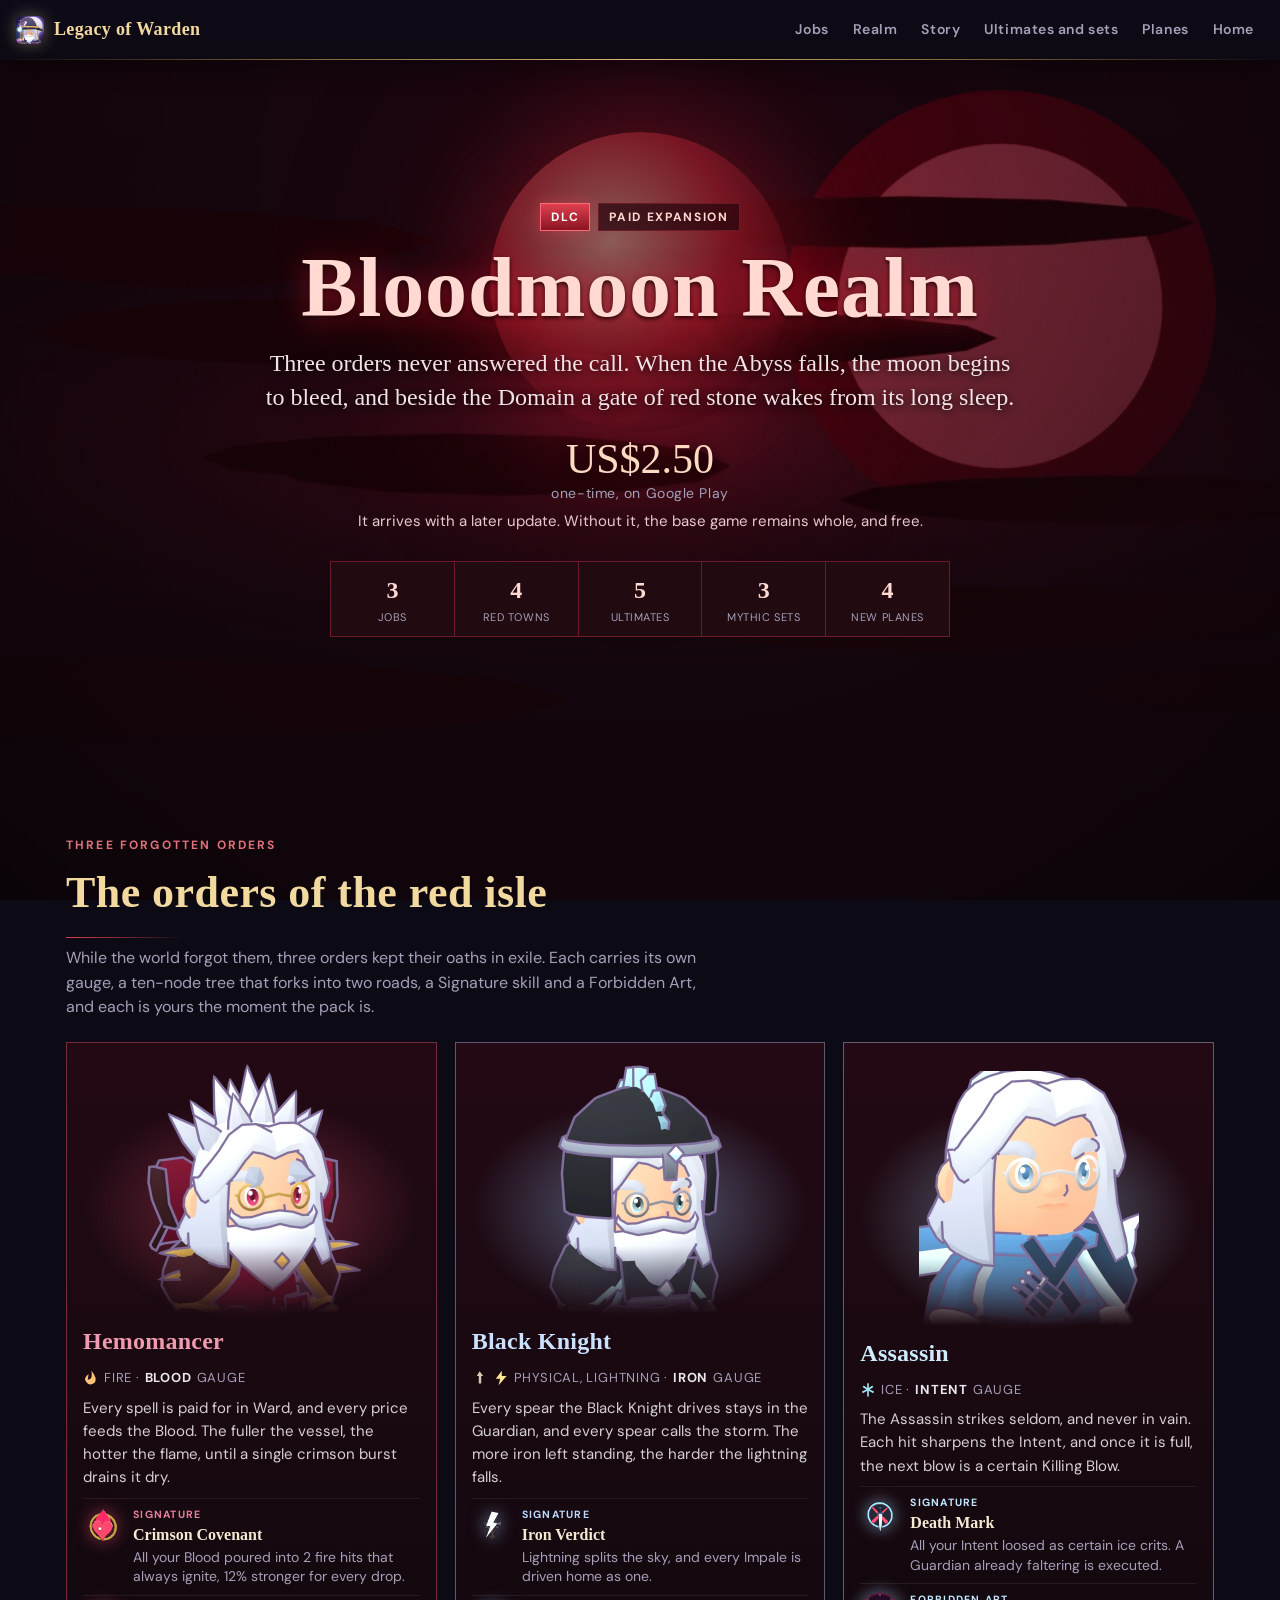
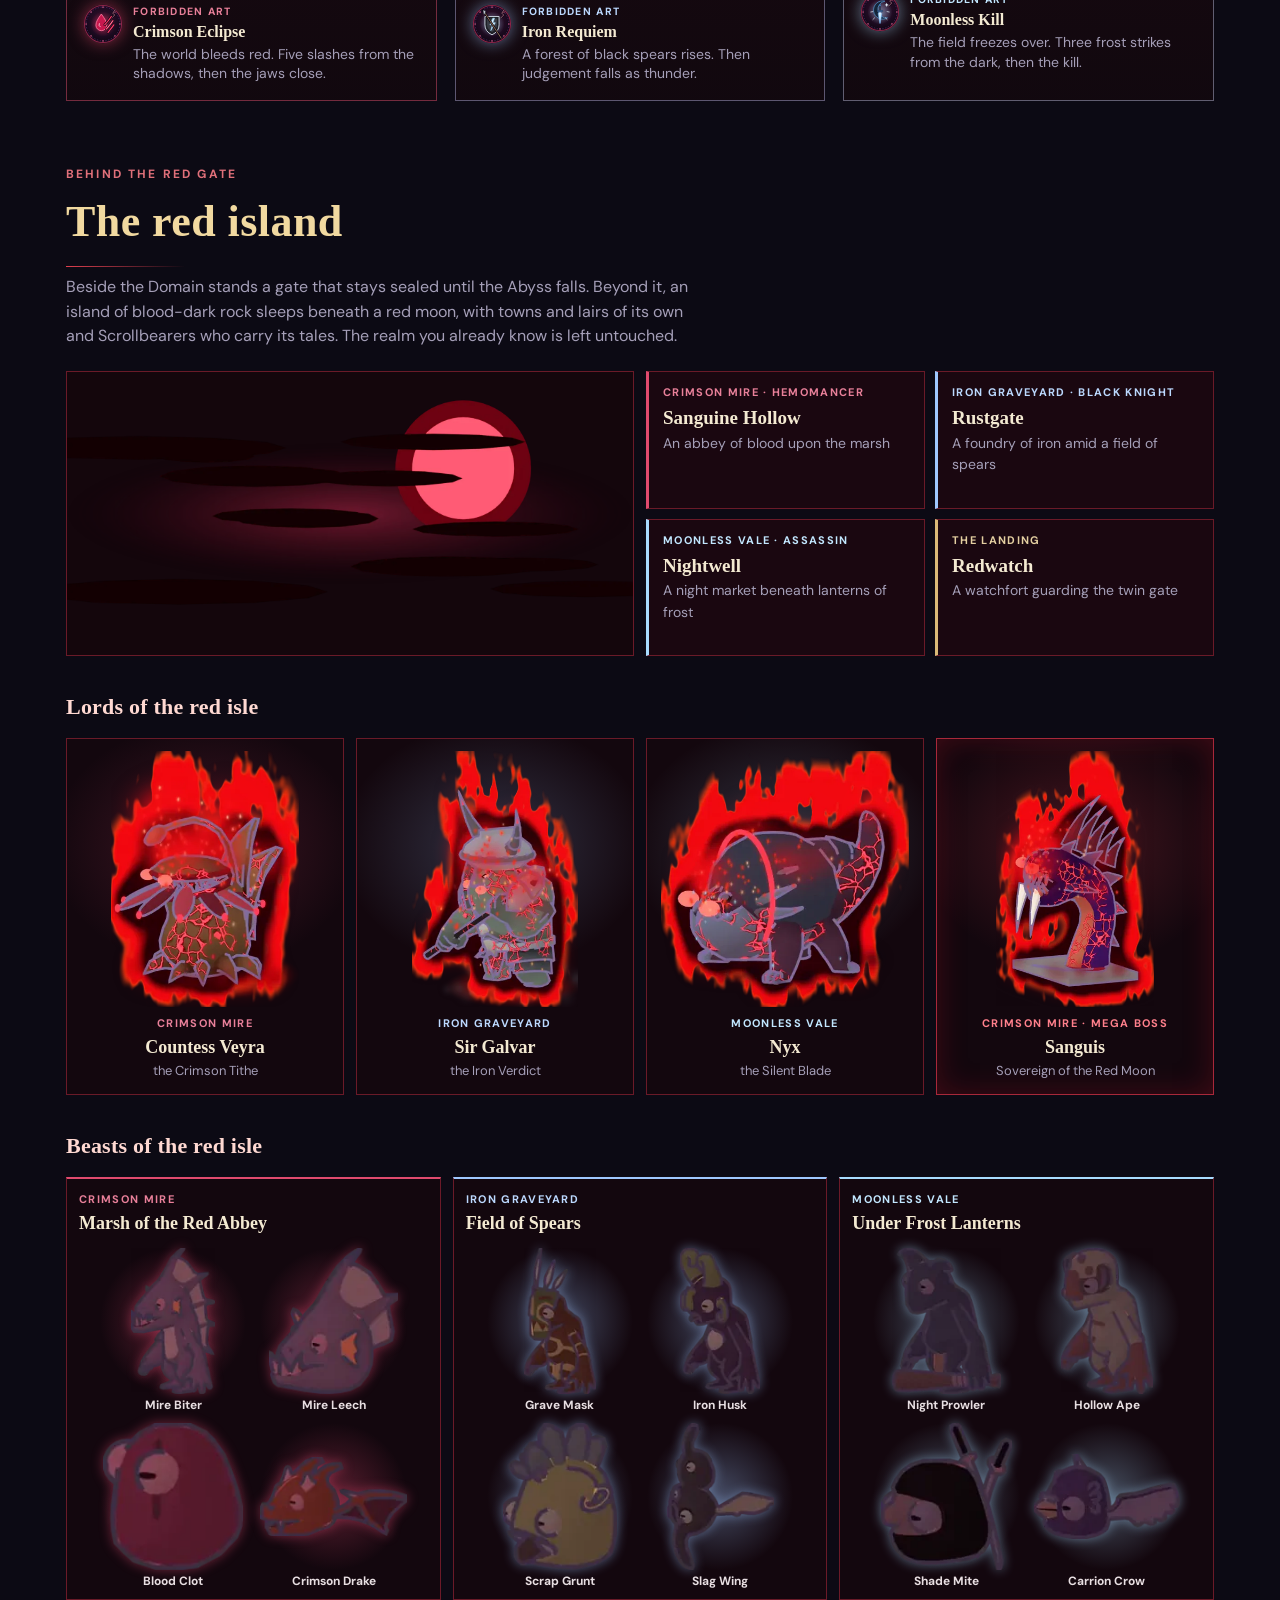
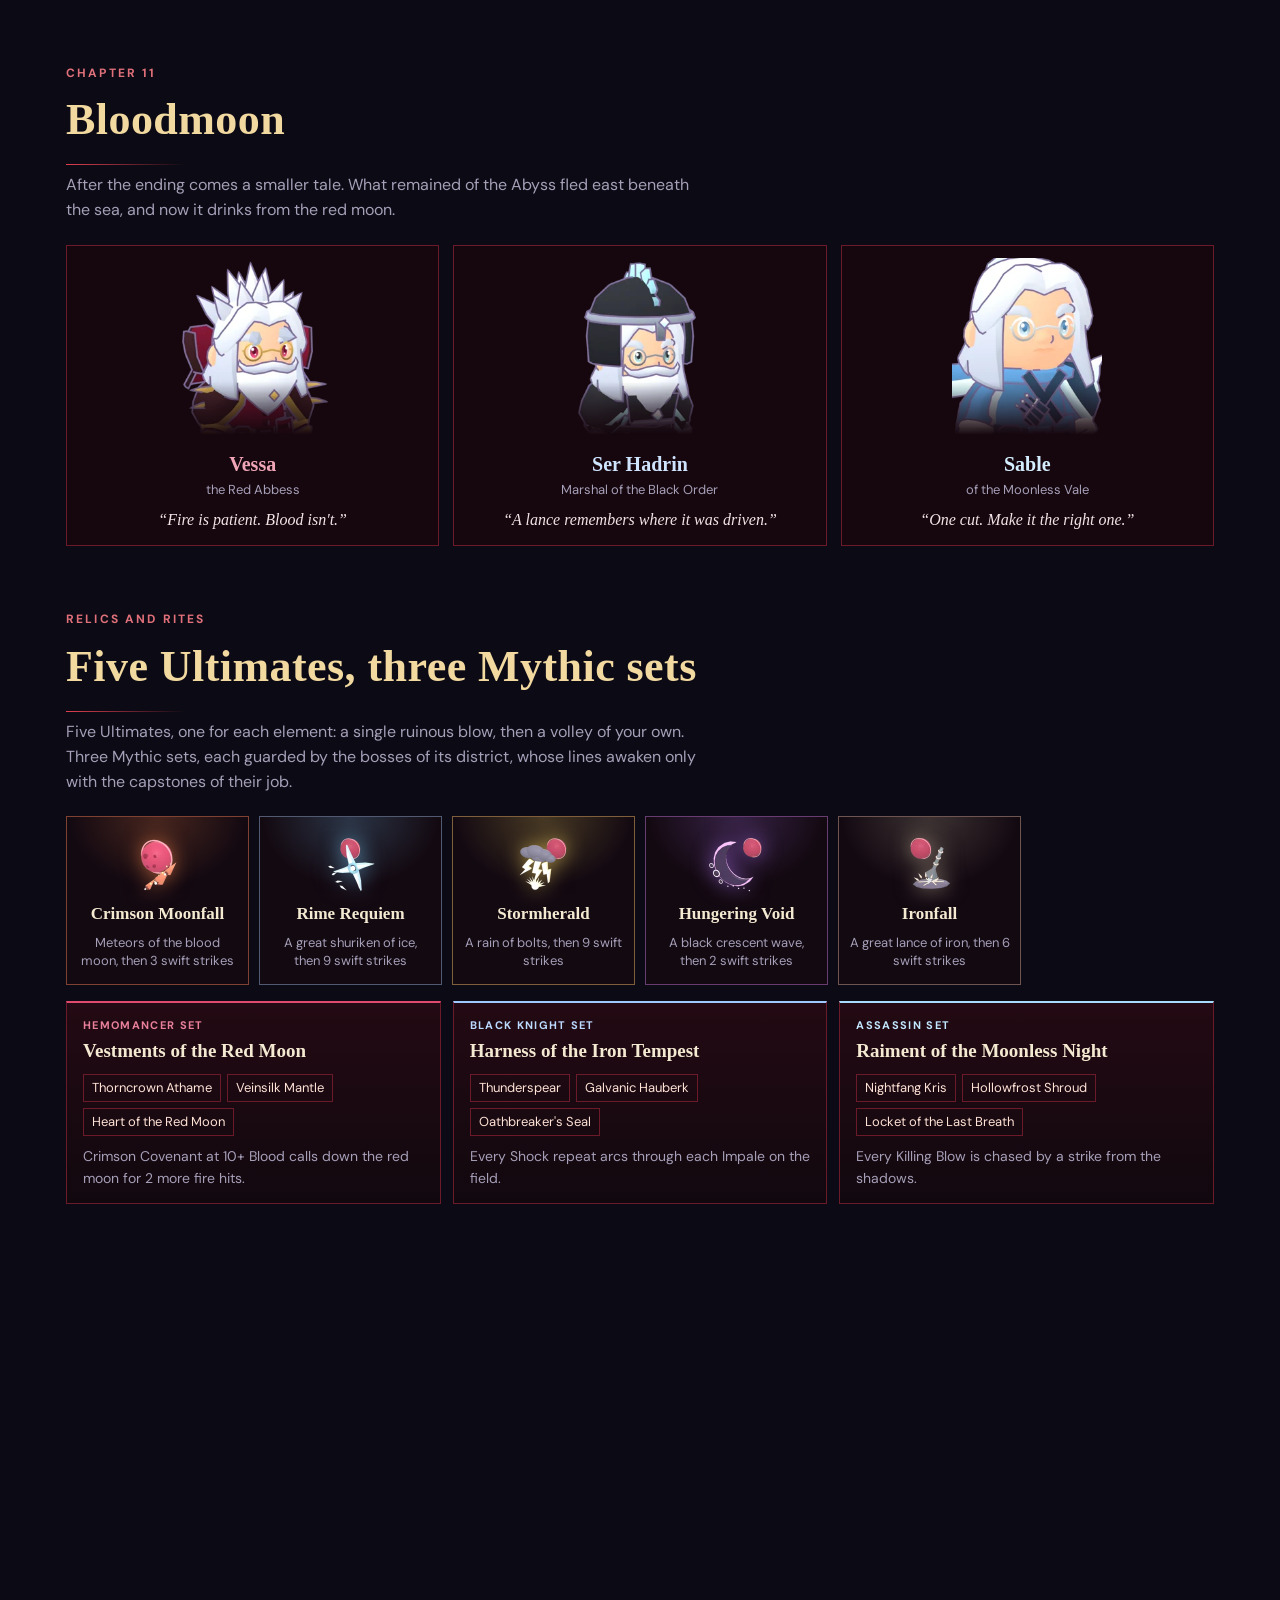
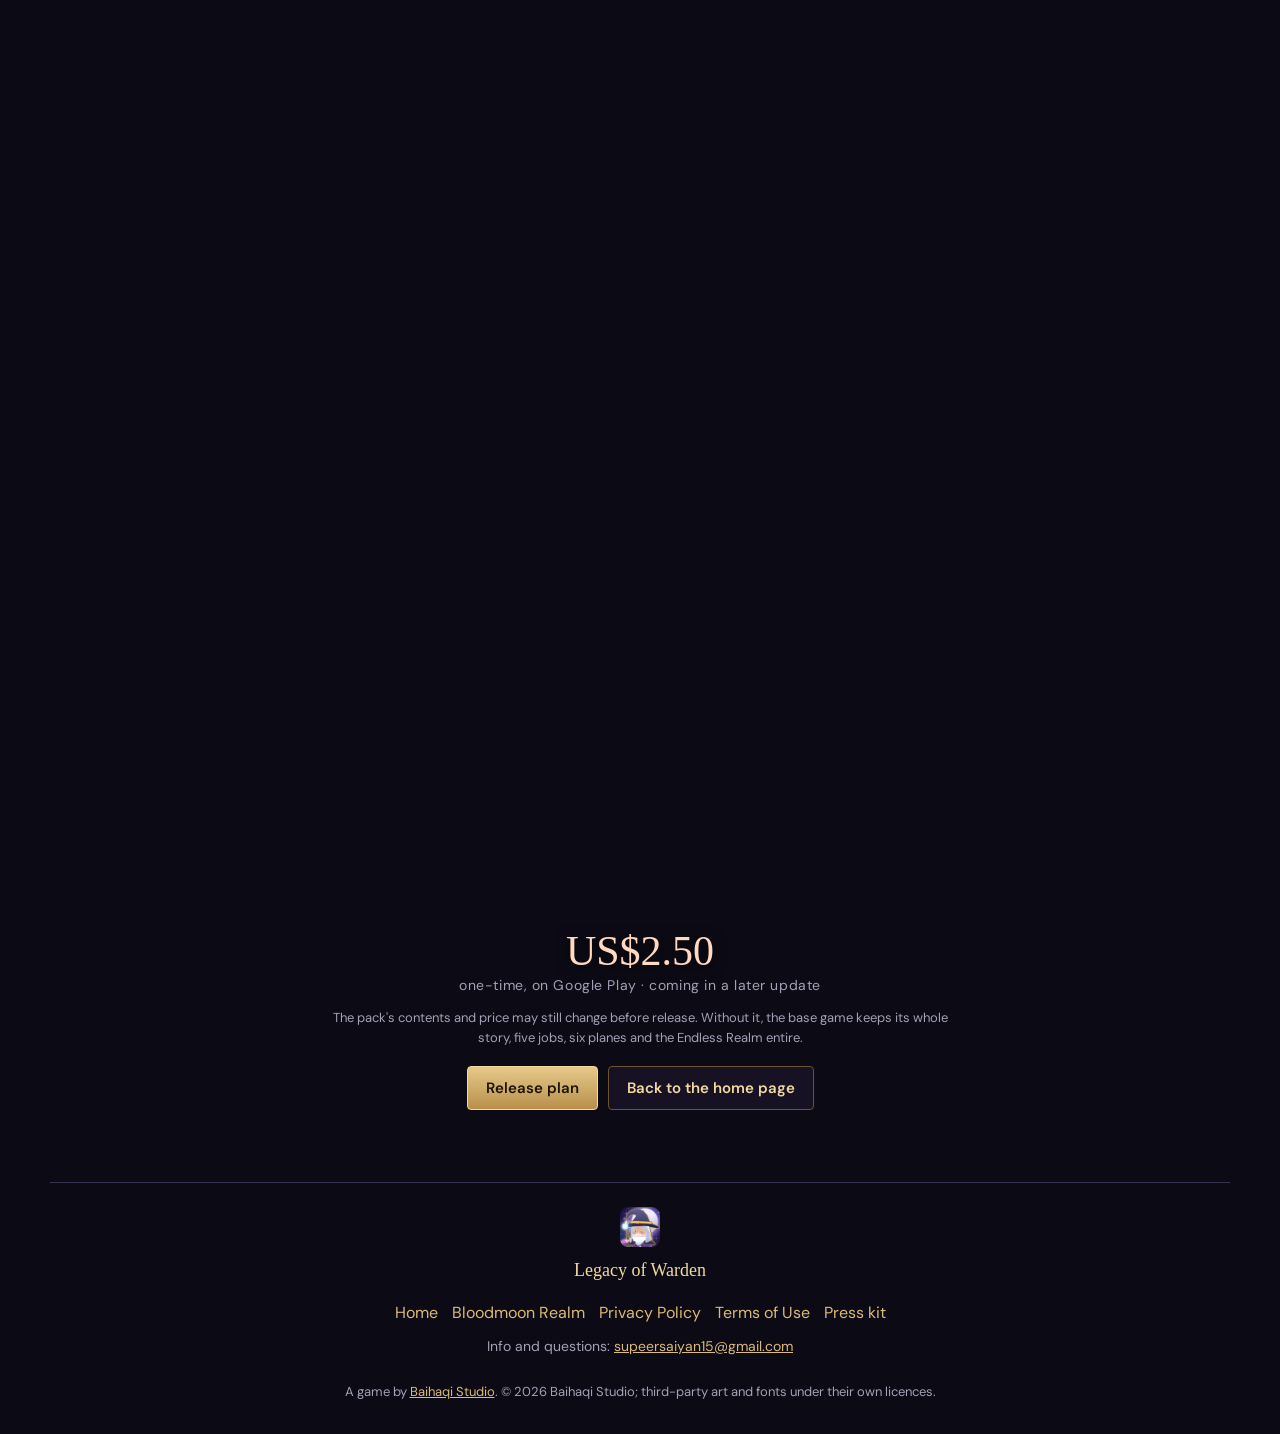
==== commit 9466b685: "Bloodmoon page: the red isle's 12 monsters (bq-*) by district and the Plane 6-9 Guardians (4 familie" ====
--- a/bloodmoon.html
+++ b/bloodmoon.html
@@ -13,7 +13,7 @@
 <meta property="og:type" content="article">
 <meta name="theme-color" content="#14060c">
 <link rel="icon" href="favicon.png">
-<link rel="stylesheet" href="css/site.css?v=202610301900">
+<link rel="stylesheet" href="css/site.css?v=202610302000">
 </head>
 <body class="bm-page tint-blood">
 <div class="backdrop" aria-hidden="true"><div class="bd-layer on" id="bd-a" style="background-image:url('img/bloodmoon/sky.webp')"></div><div class="bd-layer" id="bd-b"></div><div class="bd-shade"></div></div>
@@ -103,6 +103,12 @@
       <article style="--jc:#a8dcff"><div class="bm-boss-art"><img src="img/bloodmoon/boss-nyx.webp" alt="" loading="lazy"></div><small>Moonless Vale</small><b>Nyx</b><span>the Silent Blade</span></article>
       <article class="bm-final" style="--jc:#ff4a5a"><div class="bm-boss-art"><img src="img/bloodmoon/boss-sanguis.webp" alt="" loading="lazy"></div><small>Crimson Mire · Mega Boss</small><b>Sanguis</b><span>Sovereign of the Red Moon</span></article>
     </div>
+    <h3 class="bm-sub">Beasts of the red isle</h3>
+    <div class="bm-packs bm-packs-3">
+      <article class="bm-pack" style="--jc:#e04a6e"><small>Crimson Mire</small><b>Marsh of the Red Abbey</b><ul><li><div><img src="img/bloodmoon/foes/bq-fishman-mirebiter.webp" alt="" loading="lazy"></div><b>Mire Biter</b></li><li><div><img src="img/bloodmoon/foes/bq-slime-leech.webp" alt="" loading="lazy"></div><b>Mire Leech</b></li><li><div><img src="img/bloodmoon/foes/bq-slime-clot.webp" alt="" loading="lazy"></div><b>Blood Clot</b></li><li><div><img src="img/bloodmoon/foes/bq-dragon-drake.webp" alt="" loading="lazy"></div><b>Crimson Drake</b></li></ul></article>
+      <article class="bm-pack" style="--jc:#9fc8ff"><small>Iron Graveyard</small><b>Field of Spears</b><ul><li><div><img src="img/bloodmoon/foes/bq-mage-gravemask.webp" alt="" loading="lazy"></div><b>Grave Mask</b></li><li><div><img src="img/bloodmoon/foes/bq-golem-ironhusk.webp" alt="" loading="lazy"></div><b>Iron Husk</b></li><li><div><img src="img/bloodmoon/foes/bq-orc-scrapgrunt.webp" alt="" loading="lazy"></div><b>Scrap Grunt</b></li><li><div><img src="img/bloodmoon/foes/bq-bat-slagwing.webp" alt="" loading="lazy"></div><b>Slag Wing</b></li></ul></article>
+      <article class="bm-pack" style="--jc:#a8dcff"><small>Moonless Vale</small><b>Under Frost Lanterns</b><ul><li><div><img src="img/bloodmoon/foes/bq-werewolf-prowler.webp" alt="" loading="lazy"></div><b>Night Prowler</b></li><li><div><img src="img/bloodmoon/foes/bq-cyclops-hollowape.webp" alt="" loading="lazy"></div><b>Hollow Ape</b></li><li><div><img src="img/bloodmoon/foes/bq-rat-shade.webp" alt="" loading="lazy"></div><b>Shade Mite</b></li><li><div><img src="img/bloodmoon/foes/bq-bat-crow.webp" alt="" loading="lazy"></div><b>Carrion Crow</b></li></ul></article>
+    </div>
   </section>
 
   <section class="sec" id="story" data-bg="img/bg/release.webp">
@@ -151,6 +157,13 @@
       <article style="--jc:#a3adb8"><img src="img/bloodmoon/plane-9.webp" alt="The Iron Foundry arena" width="1200" height="696" loading="lazy"><div><small>Plane 9 · Lv 59-68</small><b>The Iron Foundry</b><span>Forges that never cool, gears that never stop</span></div></article>
       <article class="bm-rift" style="--jc:#ff4a5a"><img src="img/art/plane-wide-6.webp" alt="The Scarlet Rift" loading="lazy"><div><small>Plane 10 · Lv 60-75</small><b>The Scarlet Rift</b><span>A red wound over a borrowed plane, merciless from Floor 1</span></div></article>
     </div>
+    <h3 class="bm-sub">Guardians of the new planes</h3>
+    <div class="bm-packs">
+      <article class="bm-pack" style="--jc:#7fd08a;--n:5"><small>Plane 6</small><b>The Jade Thicket</b><ul><li><div><img src="img/bloodmoon/foes/p6-frog.webp" alt="" loading="lazy"></div><b>Pondhop</b></li><li><div><img src="img/bloodmoon/foes/p6-armabee.webp" alt="" loading="lazy"></div><b>Buzzle</b></li><li><div><img src="img/bloodmoon/foes/p6-mushnub.webp" alt="" loading="lazy"></div><b>Nubcap</b></li><li><div><img src="img/bloodmoon/foes/p6-tiki.webp" alt="" loading="lazy"></div><b>Totem Kaa</b></li><li class="boss"><div><img src="img/bloodmoon/foes/p6-ninja.webp" alt="" loading="lazy"></div><em>Boss</em><b>Kage</b></li></ul></article>
+      <article class="bm-pack" style="--jc:#f2c45a;--n:5"><small>Plane 7</small><b>The Gilded Peaks</b><ul><li><div><img src="img/bloodmoon/foes/p7-goleling.webp" alt="" loading="lazy"></div><b>Pebblin</b></li><li><div><img src="img/bloodmoon/foes/p7-alpaking.webp" alt="" loading="lazy"></div><b>Alpa</b></li><li><div><img src="img/bloodmoon/foes/p7-birb.webp" alt="" loading="lazy"></div><b>Peck</b></li><li><div><img src="img/bloodmoon/foes/p7-bunny.webp" alt="" loading="lazy"></div><b>Hopkin</b></li><li class="boss"><div><img src="img/bloodmoon/foes/p7-yeti.webp" alt="" loading="lazy"></div><em>Boss</em><b>Ulmar</b></li></ul></article>
+      <article class="bm-pack" style="--jc:#7ea6ff;--n:5"><small>Plane 8</small><b>The Blue Moon Court</b><ul><li><div><img src="img/bloodmoon/foes/p8-ghost.webp" alt="" loading="lazy"></div><b>Wisp</b></li><li><div><img src="img/bloodmoon/foes/p8-squidle.webp" alt="" loading="lazy"></div><b>Inkle</b></li><li><div><img src="img/bloodmoon/foes/p8-wizard.webp" alt="" loading="lazy"></div><b>Starcap</b></li><li><div><img src="img/bloodmoon/foes/p8-hywirl.webp" alt="" loading="lazy"></div><b>Swirl</b></li><li class="boss"><div><img src="img/bloodmoon/foes/p8-dragon.webp" alt="" loading="lazy"></div><em>Boss</em><b>Selunir</b></li></ul></article>
+      <article class="bm-pack" style="--jc:#a3adb8;--n:5"><small>Plane 9</small><b>The Iron Foundry</b><ul><li><div><img src="img/bloodmoon/foes/p9-orc.webp" alt="" loading="lazy"></div><b>Grunt</b></li><li><div><img src="img/bloodmoon/foes/p9-slag.webp" alt="" loading="lazy"></div><b>Clinker</b></li><li><div><img src="img/bloodmoon/foes/p9-sludge.webp" alt="" loading="lazy"></div><b>Gloop</b></li><li><div><img src="img/bloodmoon/foes/p9-dino.webp" alt="" loading="lazy"></div><b>Rivet</b></li><li class="boss"><div><img src="img/bloodmoon/foes/p9-demon.webp" alt="" loading="lazy"></div><em>Boss</em><b>Vulkhar</b></li></ul></article>
+    </div>
   </section>
 
   <section class="sec bm-end" data-bg="img/bloodmoon/sky.webp">
@@ -167,8 +180,8 @@
   <p class="foot-contact">Info and questions: <span class="contact"></span></p>
   <p class="fine">A game by <a href="https://fighterloo.github.io/">Baihaqi Studio</a>. © 2026 Baihaqi Studio; third-party art and fonts under their own licences.</p>
 </footer>
-<script src="js/contact.js?v=202610281930" defer></script>
-<script src="js/bm.js?v=202610281930" defer></script>
+<script src="js/contact.js?v=202610302000" defer></script>
+<script src="js/bm.js?v=202610302000" defer></script>
 <script src="js/top.js?v=202610301900" defer></script>
 </body>
 </html>
--- a/css/site.css
+++ b/css/site.css
@@ -508,7 +508,7 @@
 .bm-towns{list-style:none;padding:0;margin:0;display:grid;gap:10px}
 @media (min-width:560px){.bm-towns{grid-template-columns:repeat(2,minmax(0,1fr))}}
 .bm-towns li{padding:12px 14px;background:rgba(30,8,16,.82);border:1px solid var(--blood-line);border-left:3px solid var(--jc);min-width:0}
-.bm-towns small,.bm-bosses small,.bm-planes small,.bm-sets small{display:block;font-size:11px;font-weight:700;letter-spacing:.12em;text-transform:uppercase;color:color-mix(in srgb,var(--jc) 70%,#fff)}
+.bm-towns small,.bm-bosses small,.bm-planes small,.bm-sets small,.bm-pack>small{display:block;font-size:11px;font-weight:700;letter-spacing:.12em;text-transform:uppercase;color:color-mix(in srgb,var(--jc) 70%,#fff)}
 .bm-towns b{display:block;font-family:var(--serif);font-size:19px;color:#f4ead2;margin-top:2px}
 .bm-towns span{display:block;color:var(--mute);font-size:14px}
 
@@ -521,6 +521,19 @@
 .bm-boss-art img{position:absolute;inset:0;width:100%;height:100%;object-fit:contain}
 .bm-bosses b{display:block;font-family:var(--serif);font-size:18px;color:#f4ead2;margin-top:2px}
 .bm-bosses span{display:block;color:var(--mute);font-size:13px;line-height:1.35}
+.bm-packs{display:grid;gap:12px}
+@media (min-width:760px){.bm-packs{grid-template-columns:repeat(2,minmax(0,1fr))}}
+@media (min-width:900px){.bm-packs-3{grid-template-columns:repeat(3,minmax(0,1fr))}.bm-packs-3 .bm-pack ul{--n:2;gap:10px 14px;padding:0 6%}}
+.bm-pack{padding:12px 12px 10px;background:rgba(22,8,14,.86);border:1px solid var(--blood-line);border-top:2px solid var(--jc);min-width:0}
+.bm-pack>b{display:block;font-family:var(--serif);font-size:18px;color:#f4ead2;margin-top:2px}
+.bm-pack ul{list-style:none;padding:0;margin:10px 0 0;display:grid;grid-template-columns:repeat(var(--n,4),minmax(0,1fr));gap:6px}
+.bm-pack li{display:flex;flex-direction:column;align-items:center;text-align:center;min-width:0}
+.bm-pack li div{position:relative;width:100%;aspect-ratio:1;background:radial-gradient(closest-side,color-mix(in srgb,var(--jc) 34%,transparent),transparent)}
+.bm-pack li img{position:absolute;inset:0;width:100%;height:100%;object-fit:contain;filter:drop-shadow(0 0 6px color-mix(in srgb,var(--jc) 45%,transparent))}
+.bm-pack li b{display:block;margin-top:4px;font-size:12px;line-height:1.25;color:#e8dfe2;overflow-wrap:anywhere}
+.bm-pack li em{display:block;margin-top:4px;font-style:normal;font-size:9.5px;font-weight:700;letter-spacing:.12em;text-transform:uppercase;color:#ff7a84}
+.bm-pack li.boss em+b{margin-top:0;color:color-mix(in srgb,var(--jc) 55%,#fff)}
+.bm-pack li.boss div{background:radial-gradient(closest-side,rgba(255,60,80,.28),transparent)}
 
 .bm-cast{display:grid;gap:14px}
 @media (min-width:760px){.bm-cast{grid-template-columns:repeat(3,minmax(0,1fr))}}
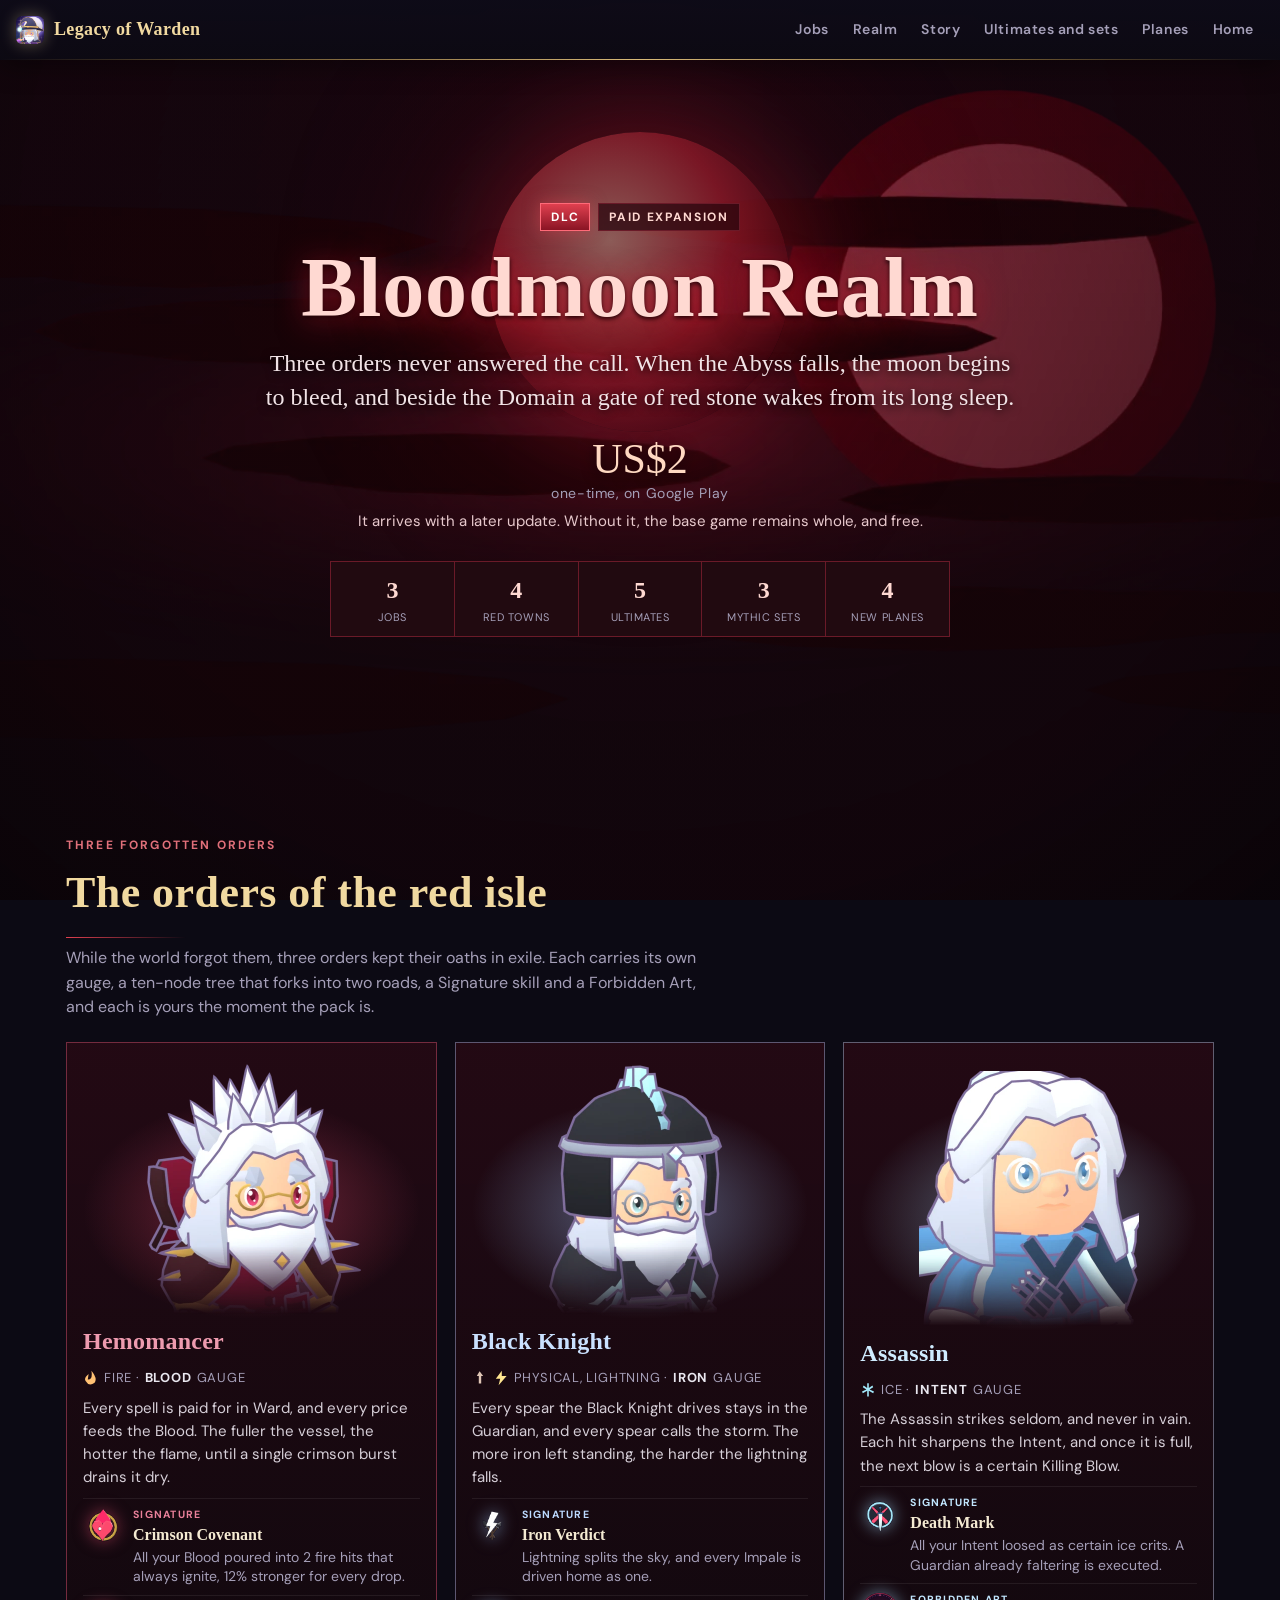
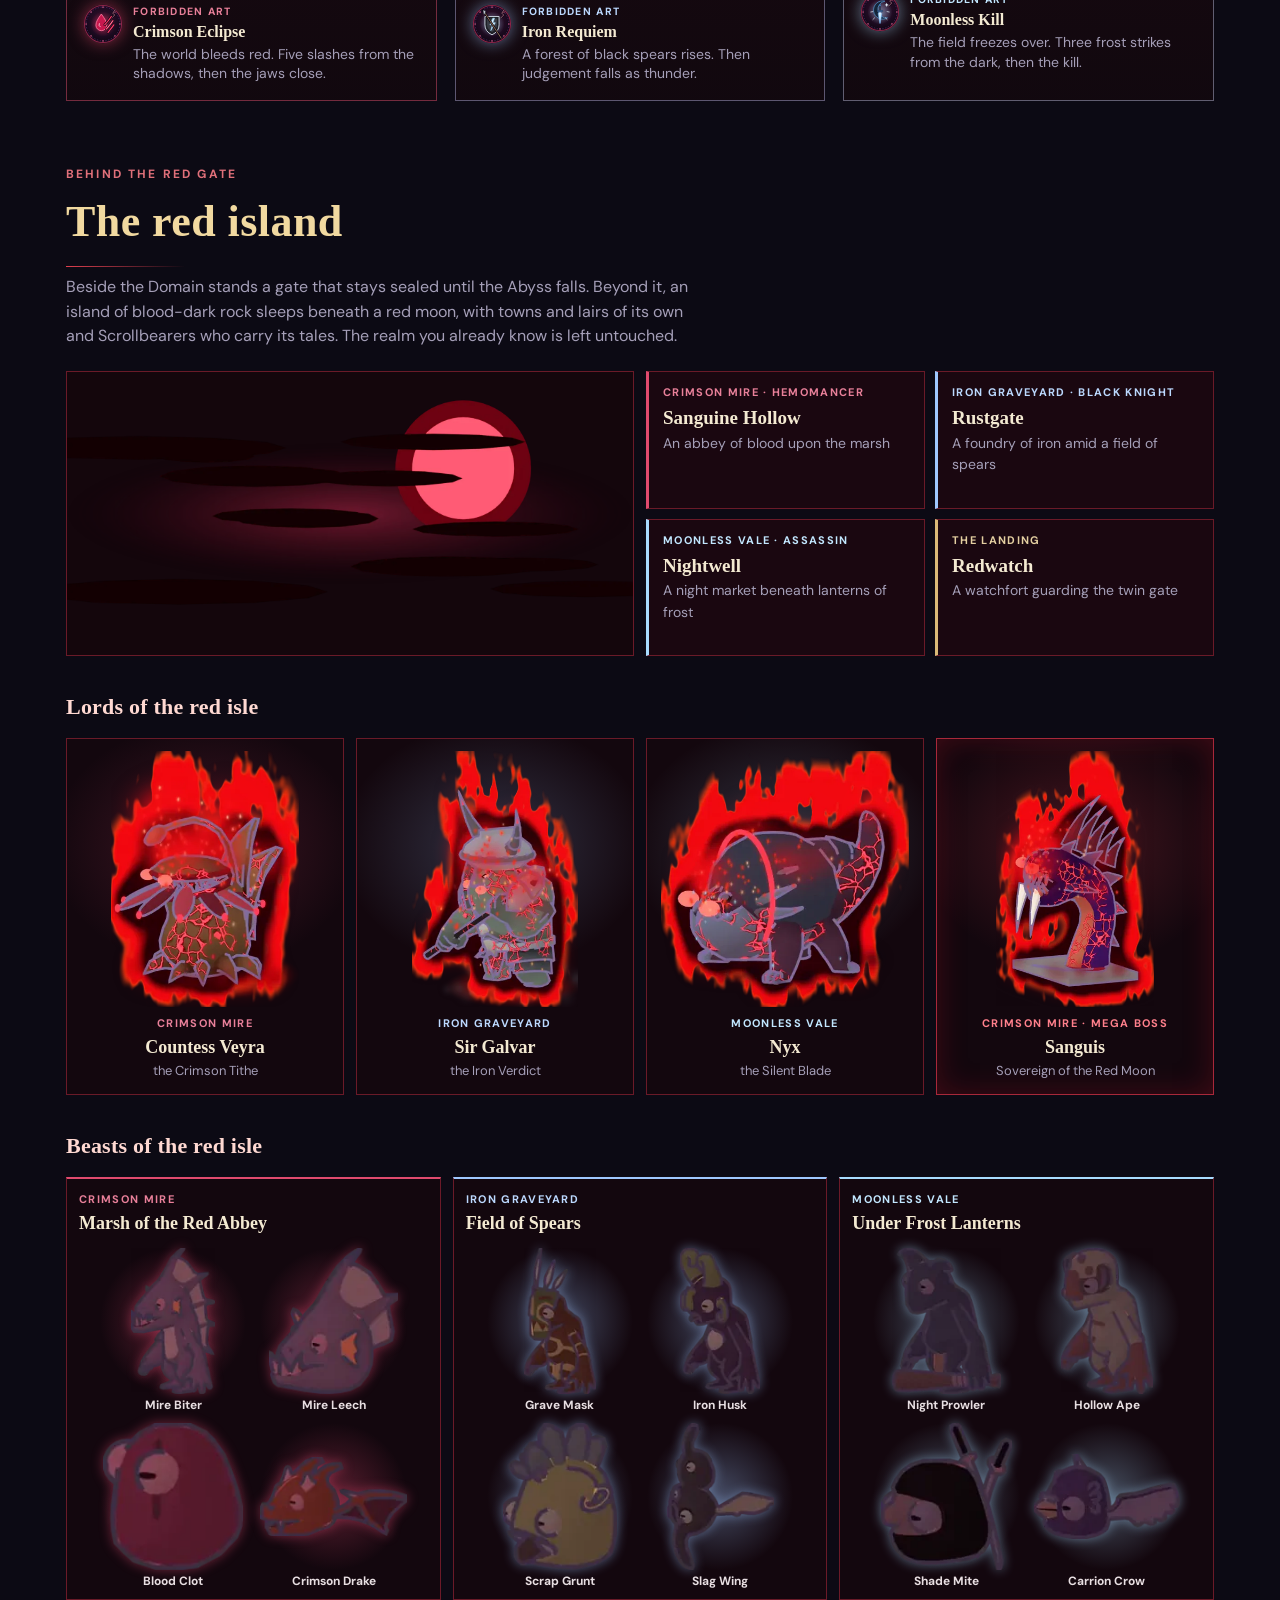
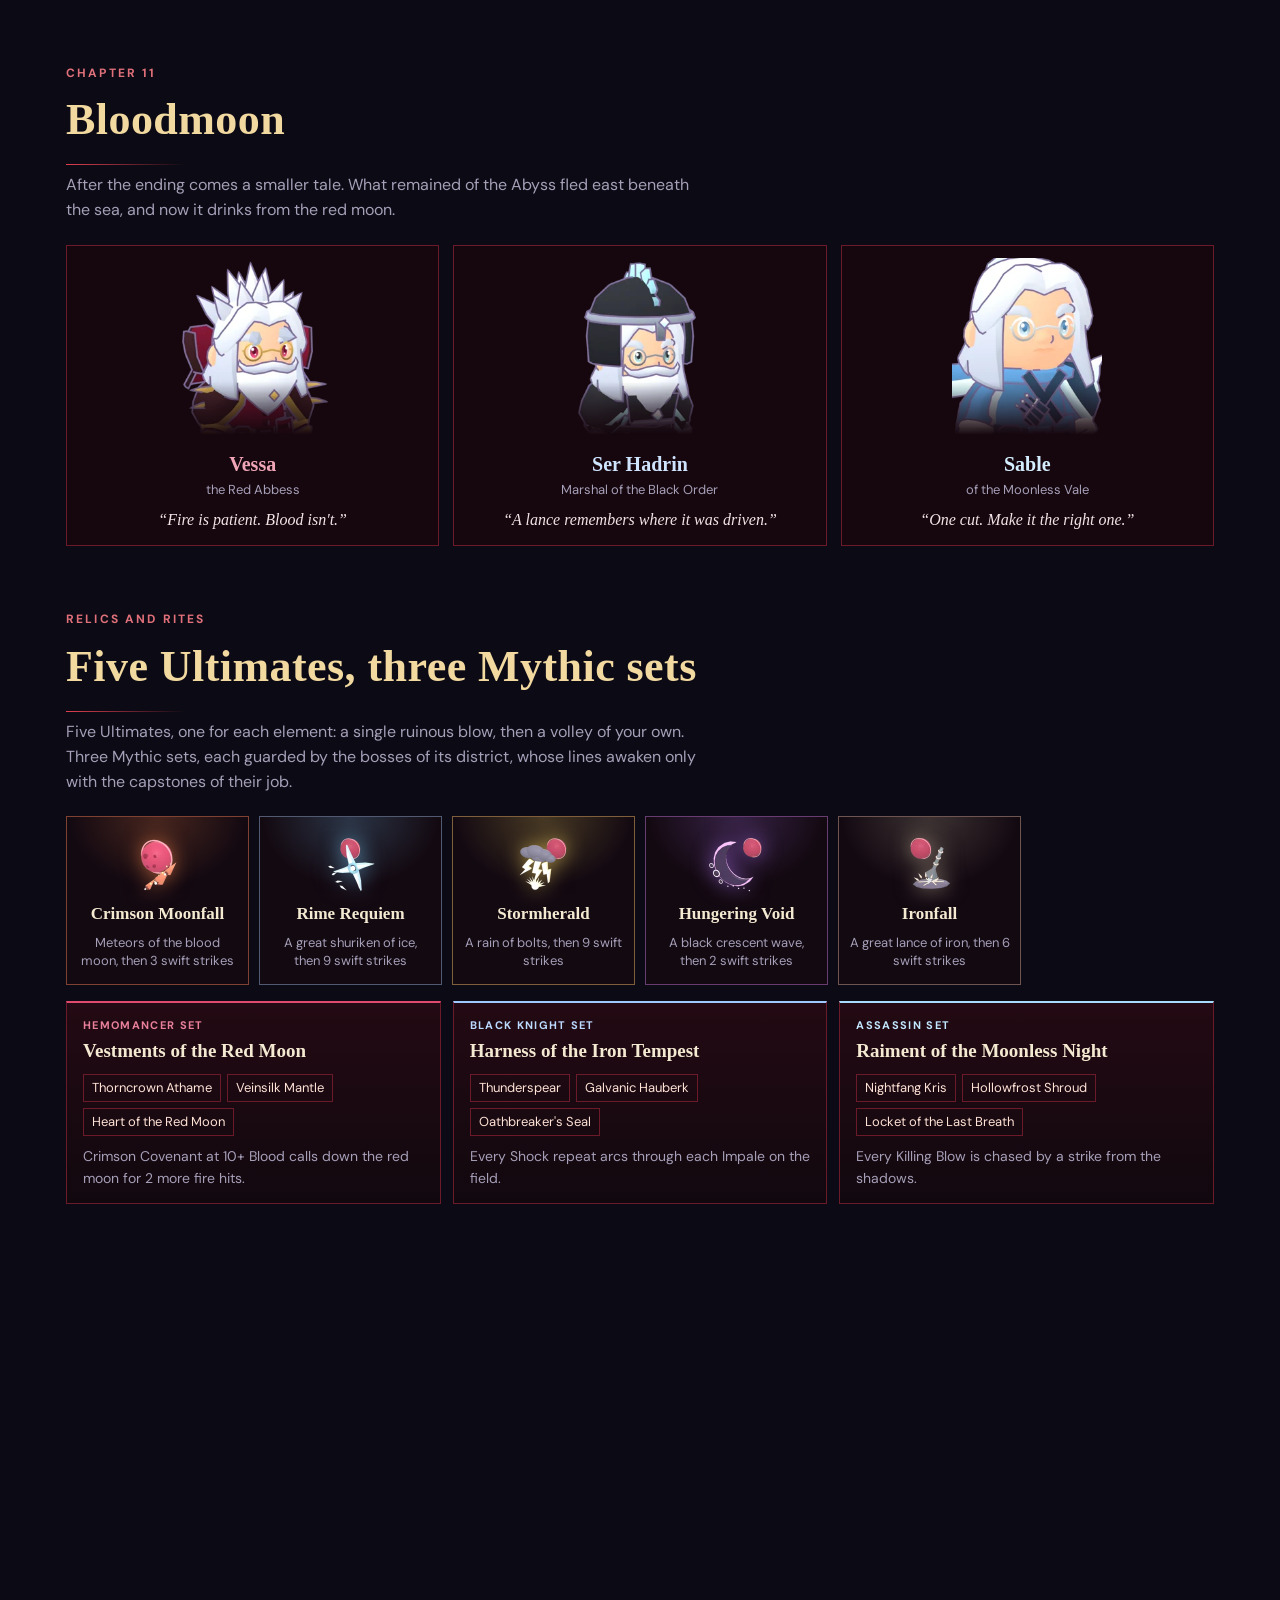
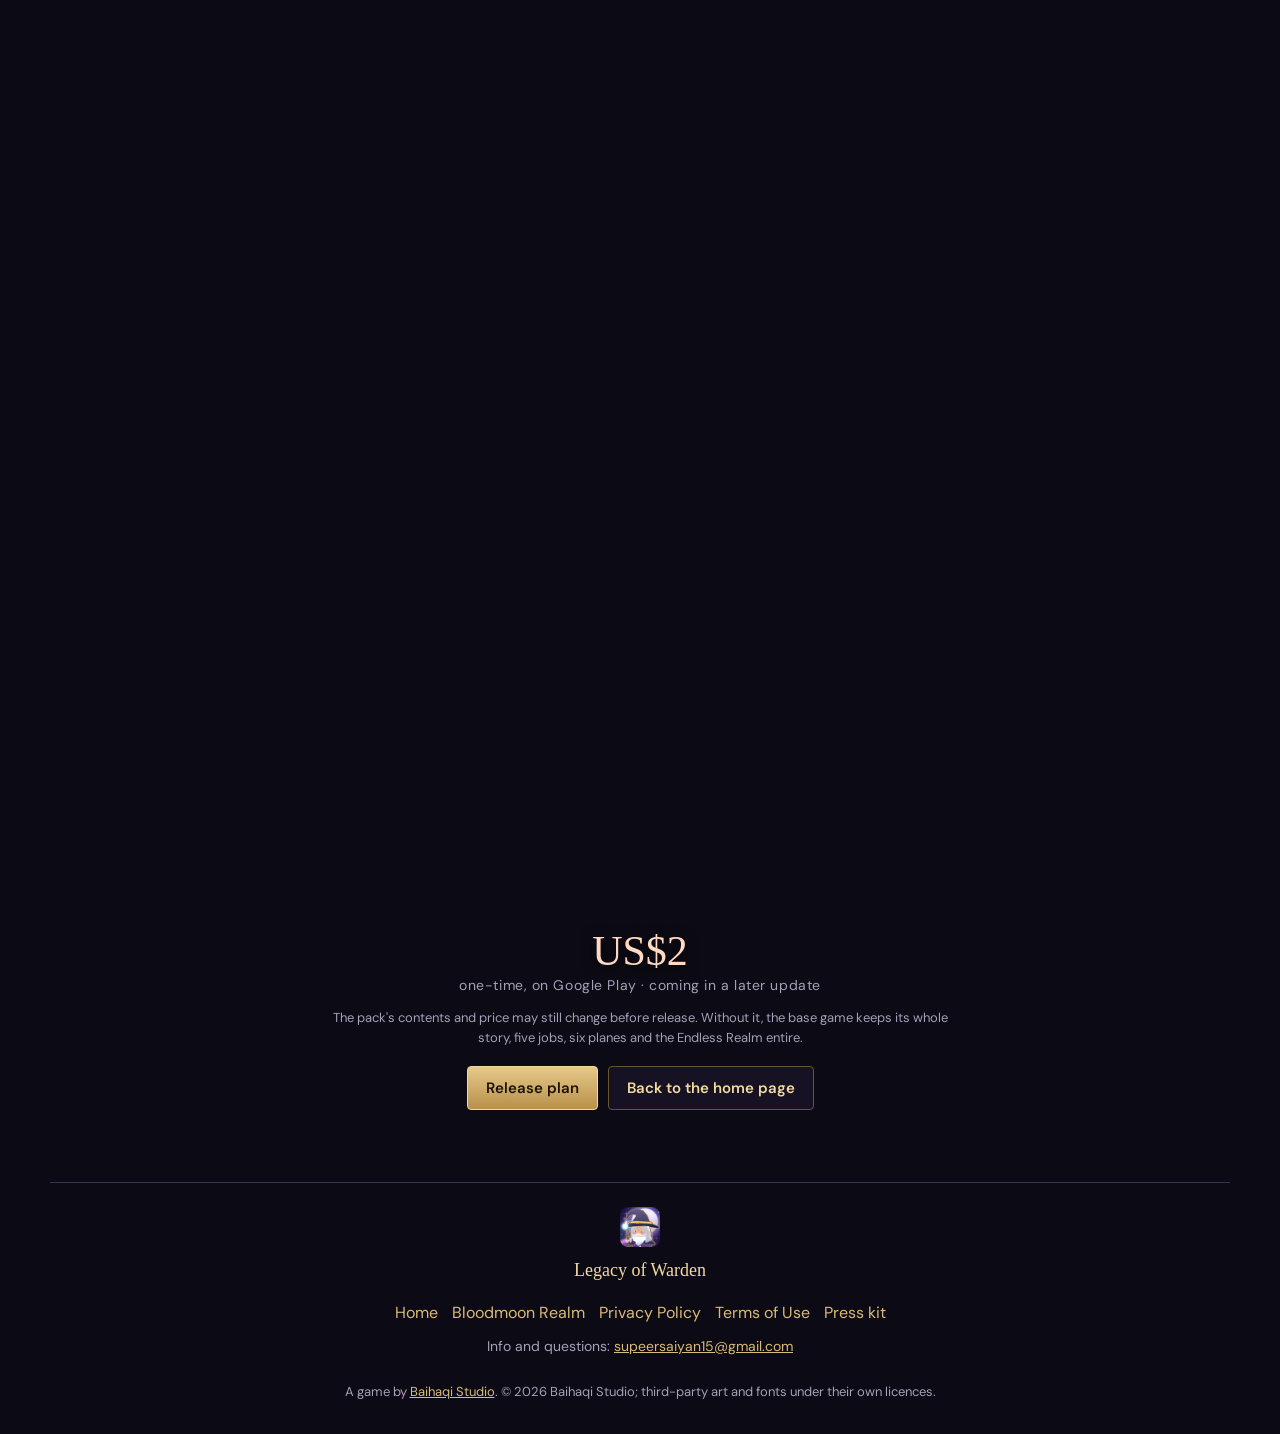
==== commit b23c13e1: "Trailer v3 and the careless-vs-planned combos (Archmage, Spellblade Short) in place of the old trail" ====
--- a/bloodmoon.html
+++ b/bloodmoon.html
@@ -28,7 +28,7 @@
       <p class="bm-tags"><span class="bm-dlc">DLC</span><span>Paid expansion</span></p>
       <h1>Bloodmoon Realm</h1>
       <p class="bm-lead">Three orders never answered the call. When the Abyss falls, the moon begins to bleed, and beside the Domain a gate of red stone wakes from its long sleep.</p>
-      <p class="bm-price">US$2.50 <span>one-time, on Google Play</span></p>
+      <p class="bm-price">US$2 <span>one-time, on Google Play</span></p>
       <p class="bm-when">It arrives with a later update. Without it, the base game remains whole, and free.</p>
       <ul class="bm-stats">
         <li><b>3</b><span>Jobs</span></li>
@@ -167,7 +167,7 @@
   </section>
 
   <section class="sec bm-end" data-bg="img/bloodmoon/sky.webp">
-    <p class="bm-price">US$2.50 <span>one-time, on Google Play · coming in a later update</span></p>
+    <p class="bm-price">US$2 <span>one-time, on Google Play · coming in a later update</span></p>
     <p class="fine">The pack's contents and price may still change before release. Without it, the base game keeps its whole story, five jobs, six planes and the Endless Realm entire.</p>
     <p class="bm-cta"><a class="btn btn-gold" href="./#release">Release plan</a><a class="btn" href="./">Back to the home page</a></p>
   </section>
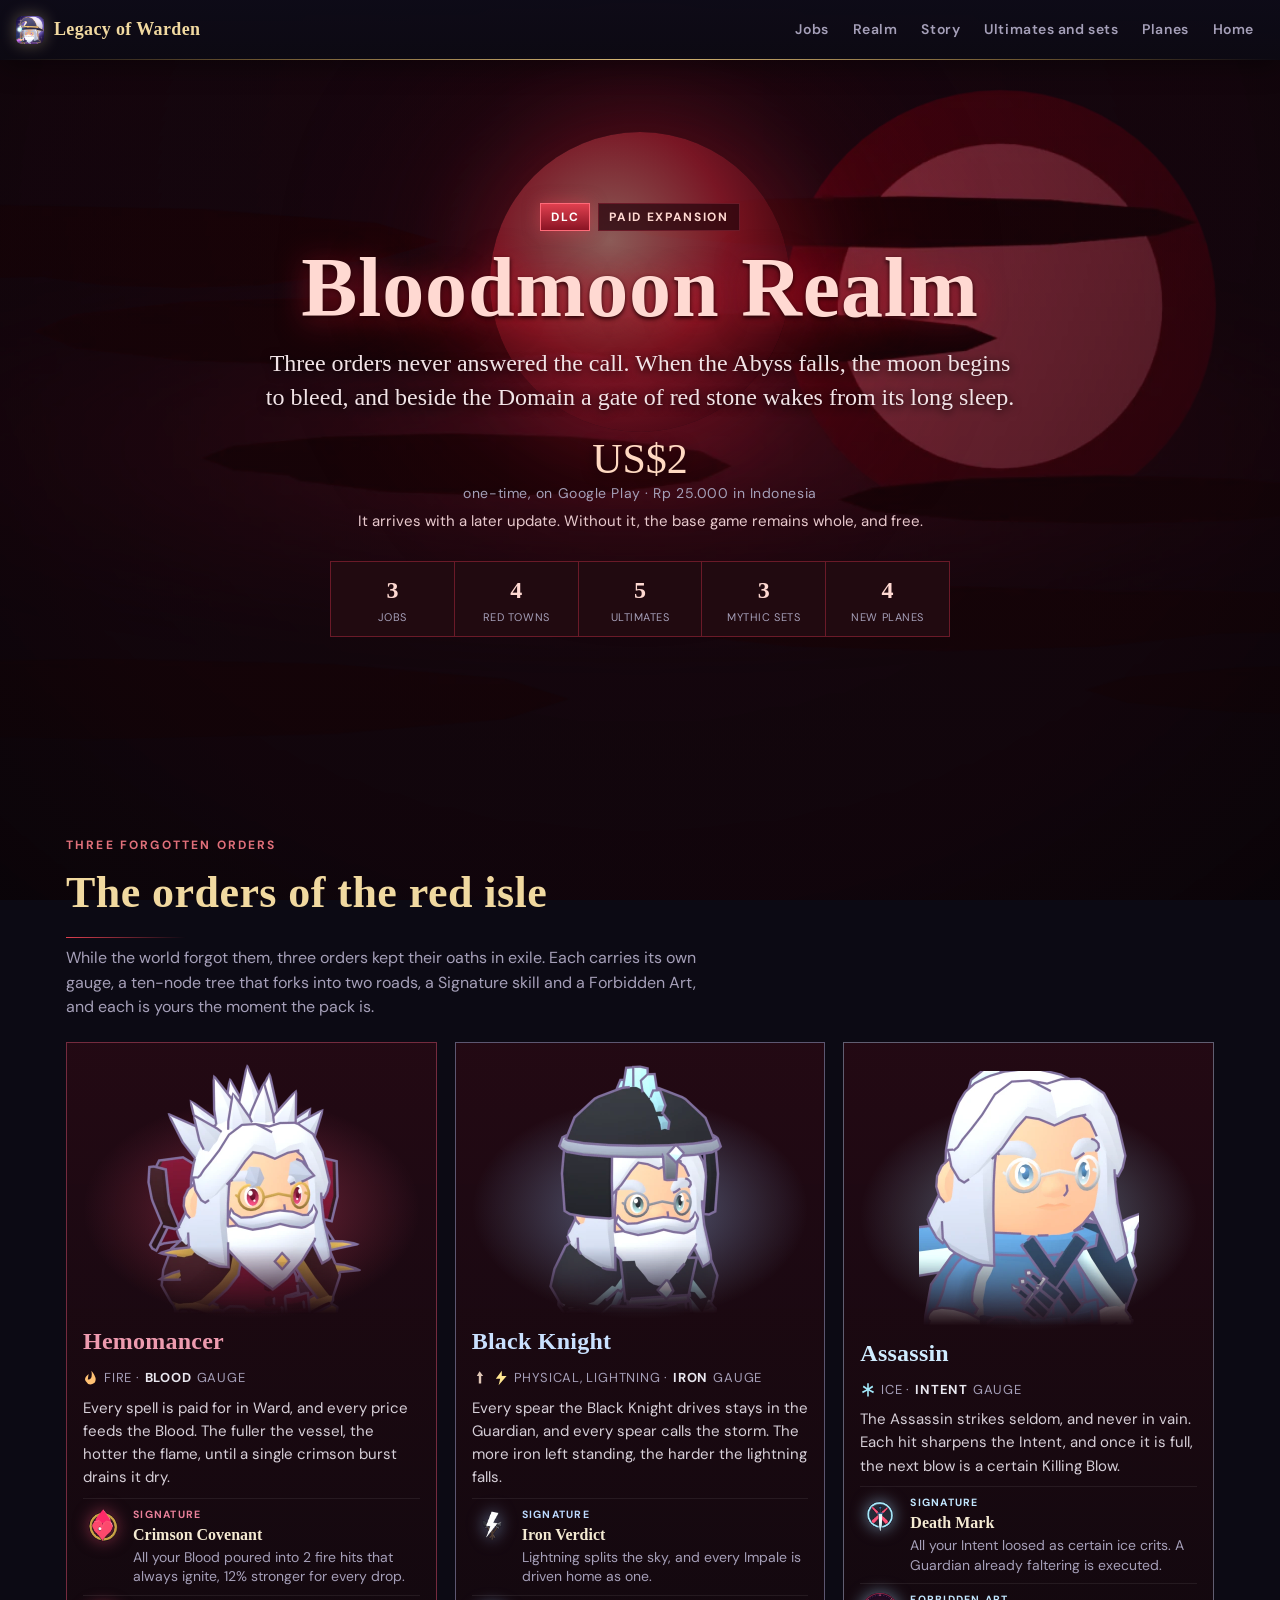
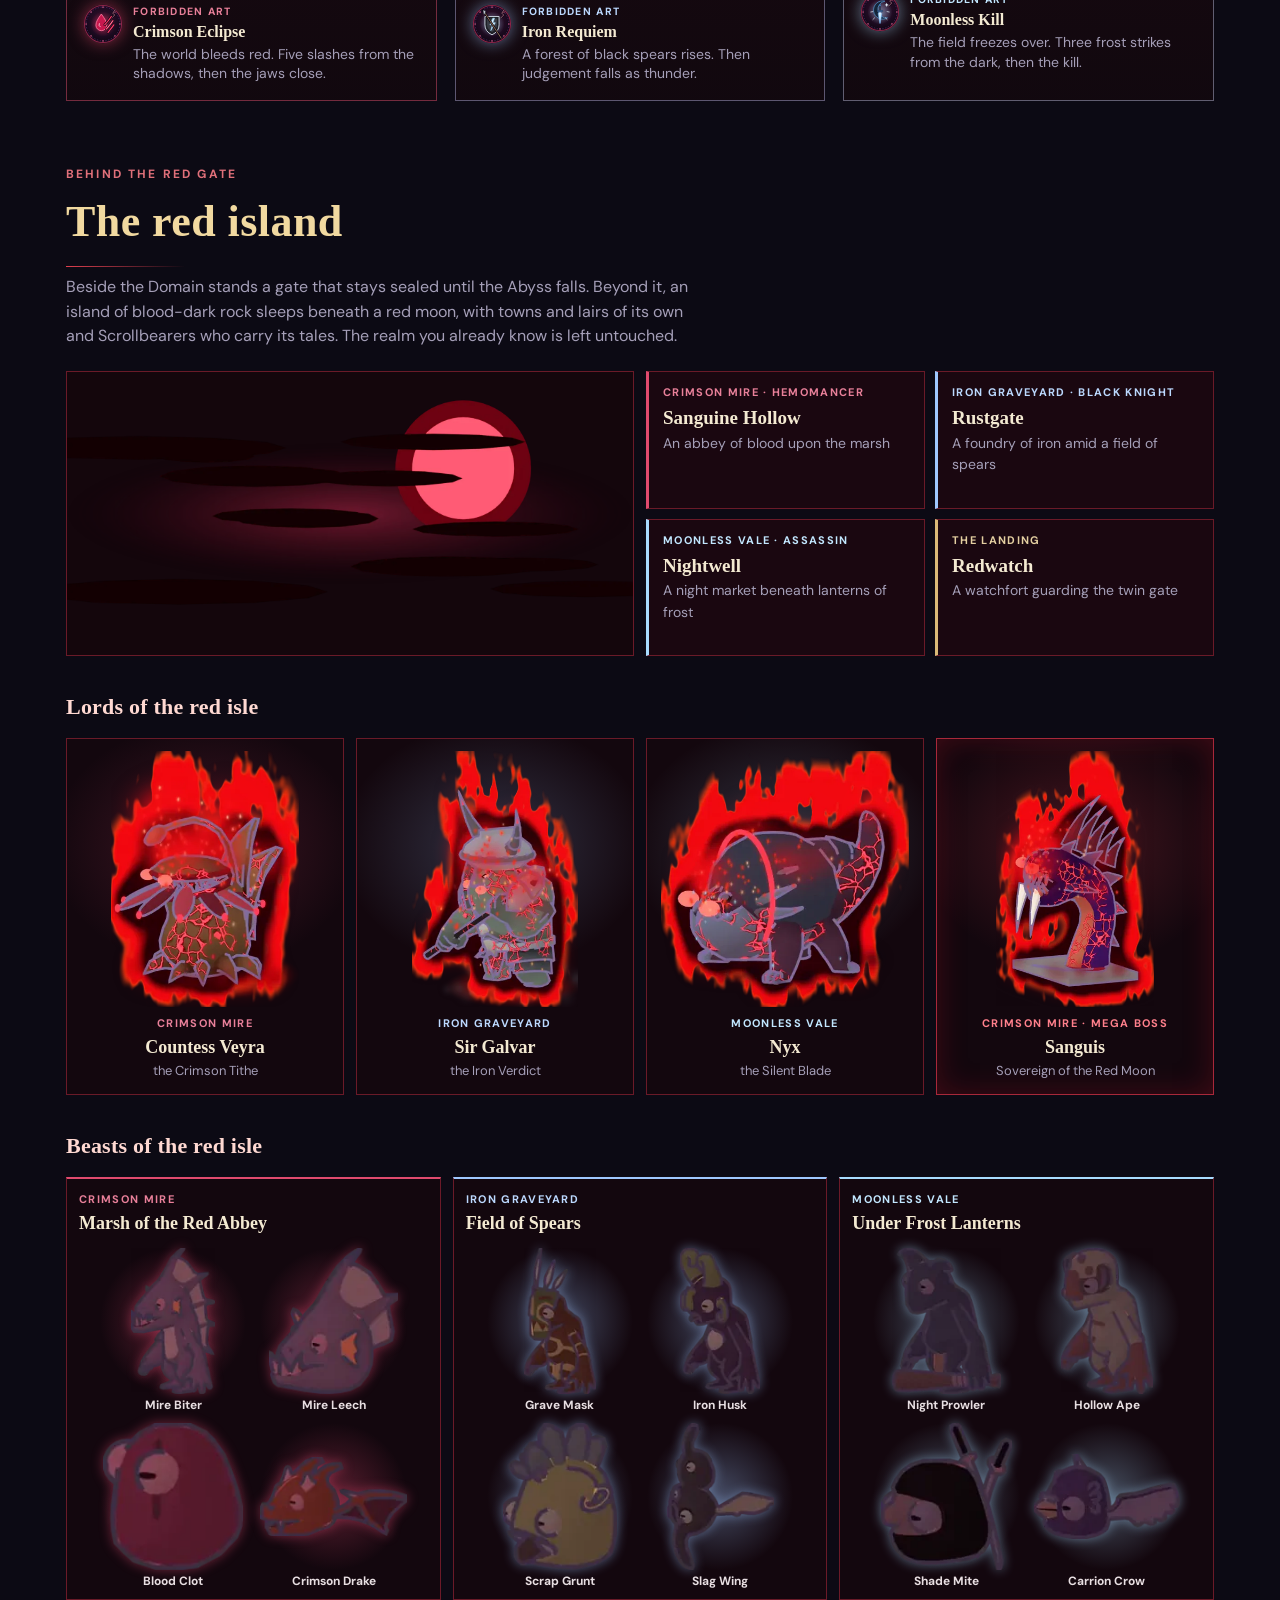
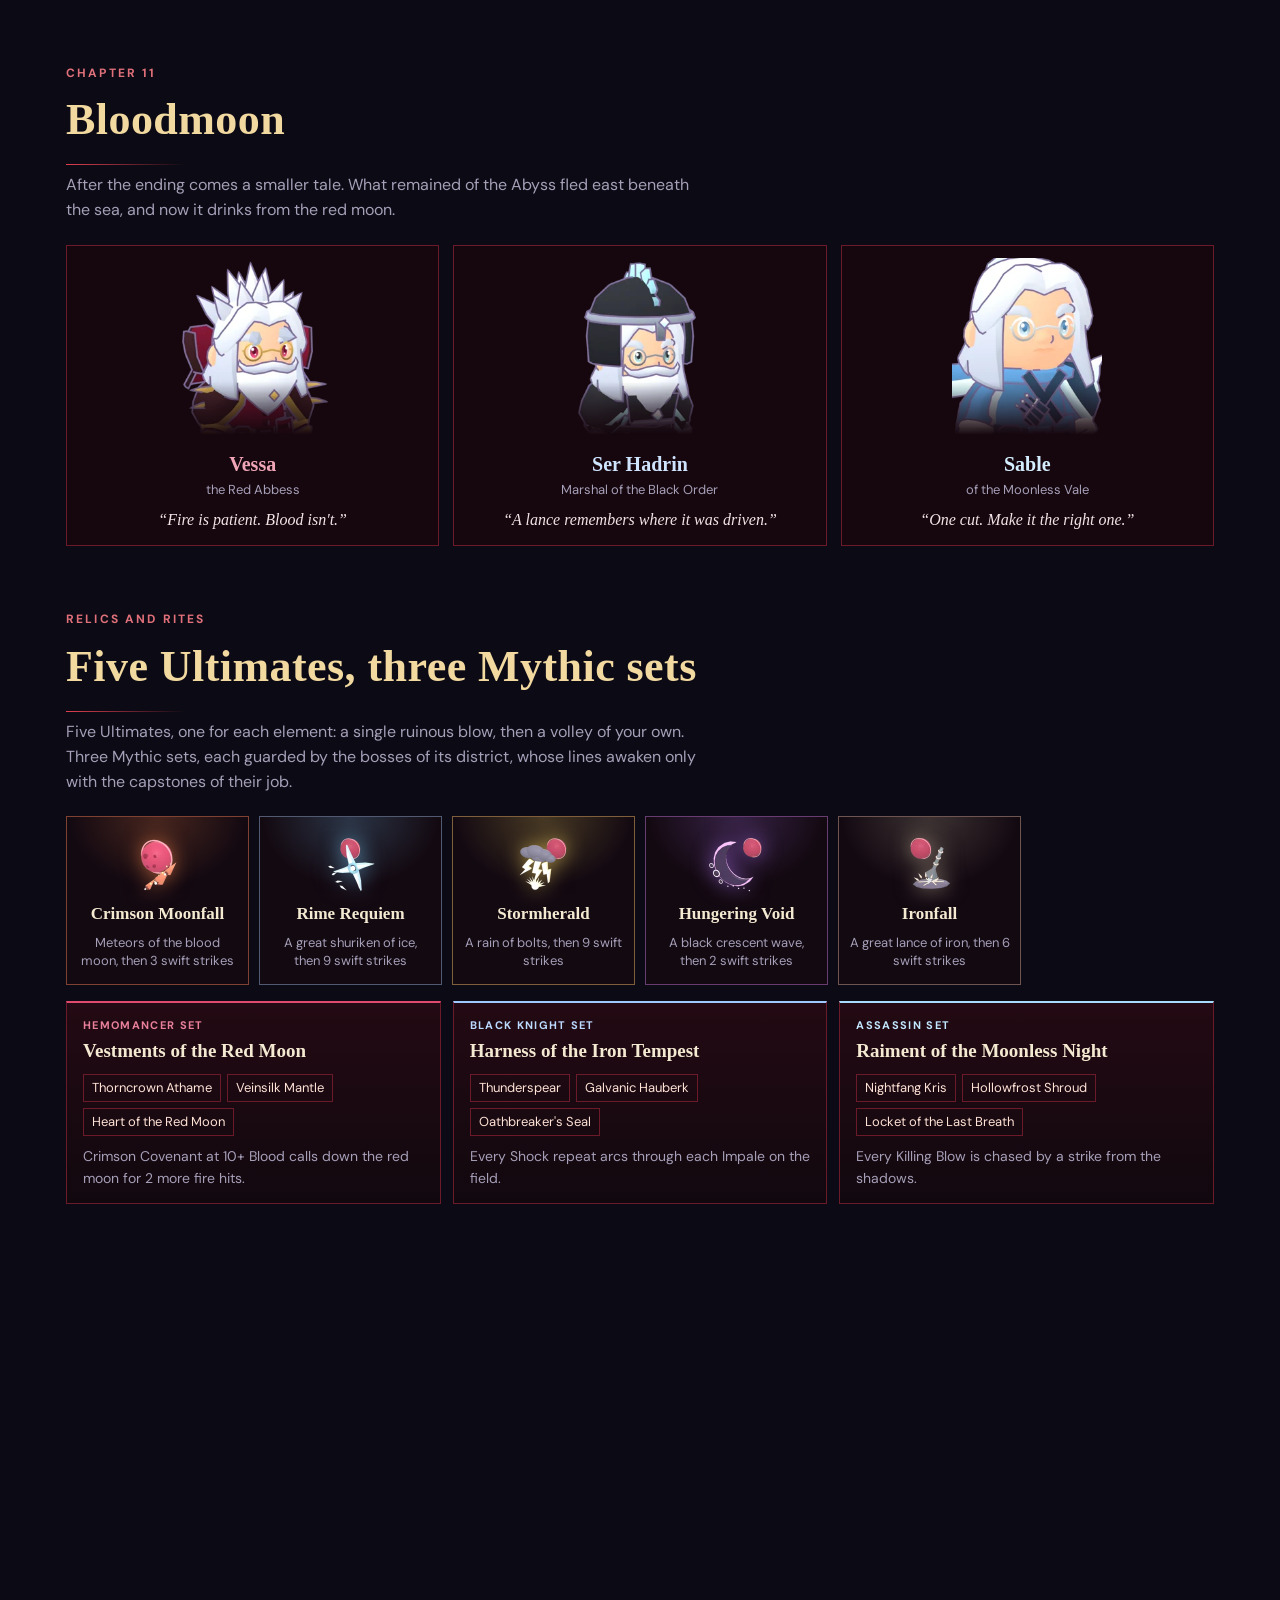
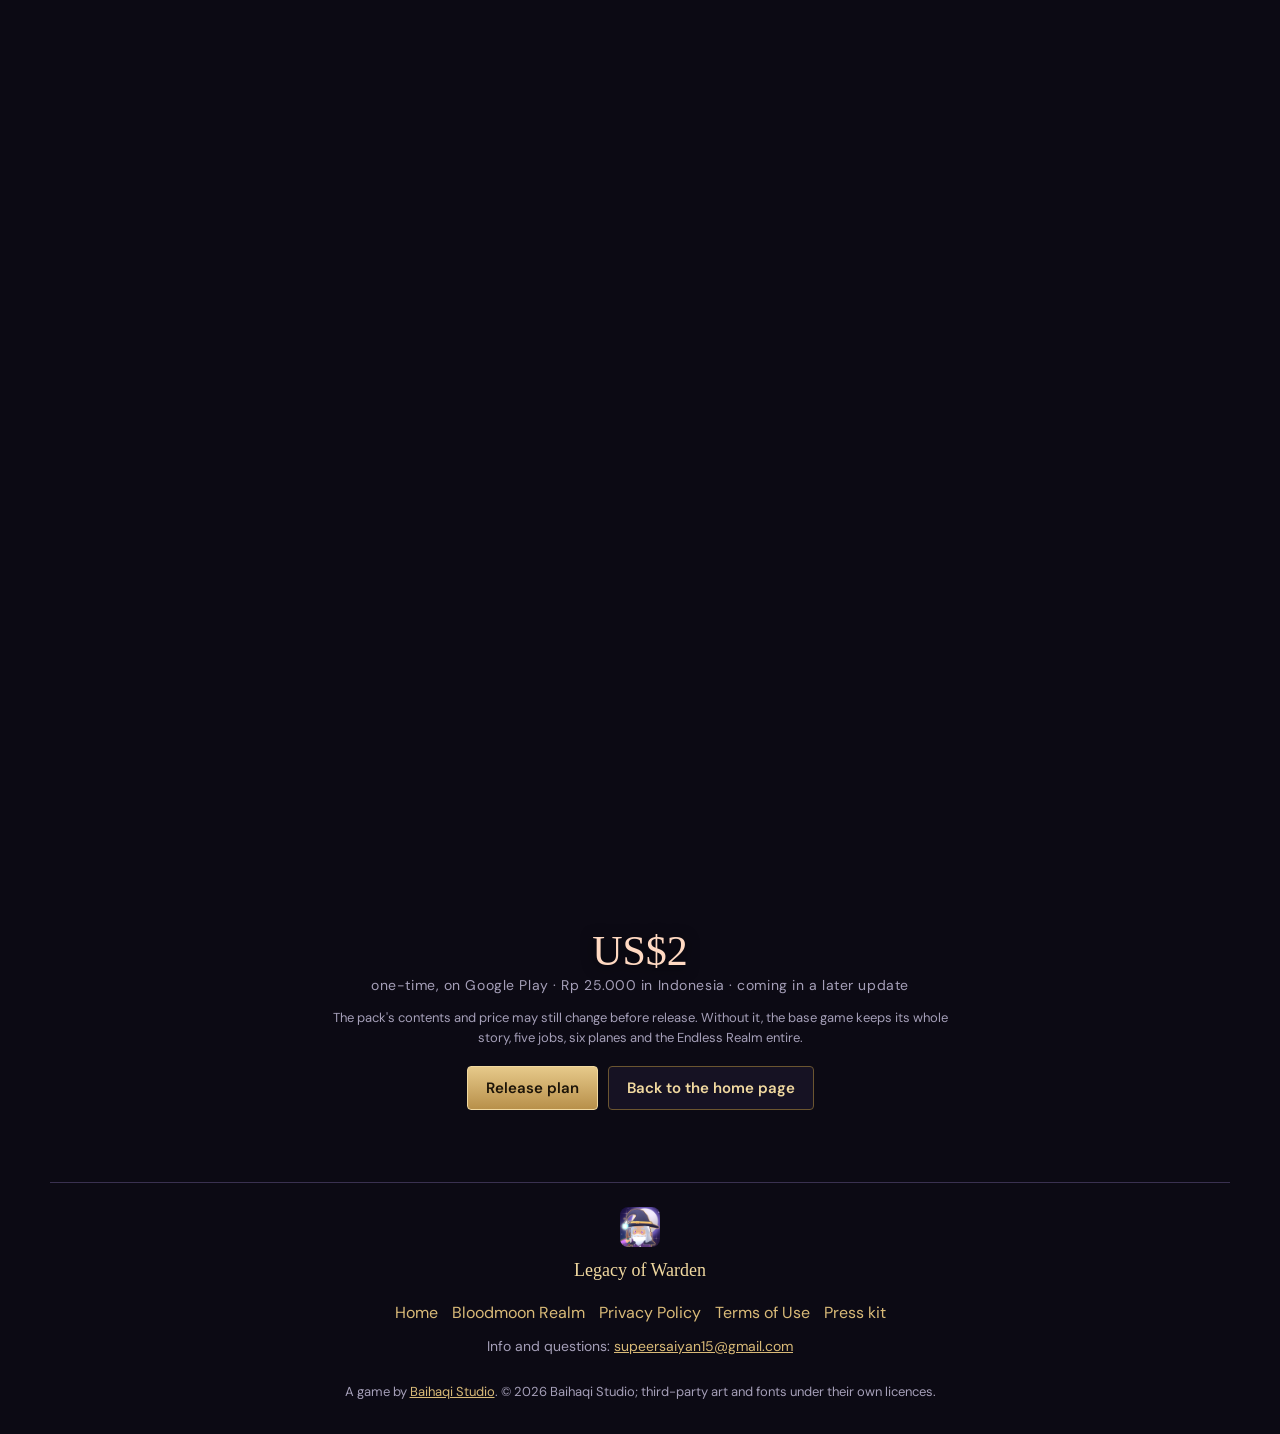
==== commit d4870885: "Bloodmoon Realm price: US$2 one-time, Rp 25.000 in Indonesia (home offer card and both prices on blo" ====
--- a/bloodmoon.html
+++ b/bloodmoon.html
@@ -13,7 +13,7 @@
 <meta property="og:type" content="article">
 <meta name="theme-color" content="#14060c">
 <link rel="icon" href="favicon.png">
-<link rel="stylesheet" href="css/site.css?v=202610302000">
+<link rel="stylesheet" href="css/site.css?v=202611051200">
 </head>
 <body class="bm-page tint-blood">
 <div class="backdrop" aria-hidden="true"><div class="bd-layer on" id="bd-a" style="background-image:url('img/bloodmoon/sky.webp')"></div><div class="bd-layer" id="bd-b"></div><div class="bd-shade"></div></div>
@@ -28,7 +28,7 @@
       <p class="bm-tags"><span class="bm-dlc">DLC</span><span>Paid expansion</span></p>
       <h1>Bloodmoon Realm</h1>
       <p class="bm-lead">Three orders never answered the call. When the Abyss falls, the moon begins to bleed, and beside the Domain a gate of red stone wakes from its long sleep.</p>
-      <p class="bm-price">US$2 <span>one-time, on Google Play</span></p>
+      <p class="bm-price">US$2 <span>one-time, on Google Play · Rp 25.000 in Indonesia</span></p>
       <p class="bm-when">It arrives with a later update. Without it, the base game remains whole, and free.</p>
       <ul class="bm-stats">
         <li><b>3</b><span>Jobs</span></li>
@@ -40,7 +40,7 @@
     </div>
   </section>
 
-  <section class="sec" id="jobs" data-bg="img/bloodmoon/plane-8.webp">
+  <section class="sec" id="jobs" data-bg="img/bloodmoon/plane-8.webp?v=202610312300">
     <div class="sec-head">
       <p class="eyebrow">Three forgotten orders</p>
       <h2>The orders of the red isle</h2>
@@ -124,7 +124,7 @@
     </div>
   </section>
 
-  <section class="sec" id="gear" data-bg="img/bloodmoon/plane-9.webp">
+  <section class="sec" id="gear" data-bg="img/bloodmoon/plane-9.webp?v=202610312300">
     <div class="sec-head">
       <p class="eyebrow">Relics and rites</p>
       <h2>Five Ultimates, three Mythic sets</h2>
@@ -144,17 +144,17 @@
     </div>
   </section>
 
-  <section class="sec" id="planes" data-bg="img/bloodmoon/plane-7.webp">
+  <section class="sec" id="planes" data-bg="img/bloodmoon/plane-7.webp?v=202610312300">
     <div class="sec-head">
       <p class="eyebrow">Expeditions</p>
       <h2>Planes 6 to 9, then the Rift</h2>
       <p class="lede">Beyond the Crown of the Void lie four planes no Warden has walked, each with its own Guardians and its own laws. The Scarlet Rift steps back to become Plane 10, free to take the shape of any of the nine.</p>
     </div>
     <div class="bm-planes">
-      <article style="--jc:#7fd08a"><img src="img/bloodmoon/plane-6.webp" alt="The Jade Thicket arena" width="1200" height="696" loading="lazy"><div><small>Plane 6 · Lv 50-56</small><b>The Jade Thicket</b><span>A sea of bamboo that hums with old vows</span></div></article>
-      <article style="--jc:#f2c45a"><img src="img/bloodmoon/plane-7.webp" alt="The Gilded Peaks arena" width="1200" height="696" loading="lazy"><div><small>Plane 7 · Lv 53-60</small><b>The Gilded Peaks</b><span>Summits beneath a burning golden sky</span></div></article>
-      <article style="--jc:#7ea6ff"><img src="img/bloodmoon/plane-8.webp" alt="The Blue Moon Court arena" width="1200" height="696" loading="lazy"><div><small>Plane 8 · Lv 56-64</small><b>The Blue Moon Court</b><span>Where the second moon holds court</span></div></article>
-      <article style="--jc:#a3adb8"><img src="img/bloodmoon/plane-9.webp" alt="The Iron Foundry arena" width="1200" height="696" loading="lazy"><div><small>Plane 9 · Lv 59-68</small><b>The Iron Foundry</b><span>Forges that never cool, gears that never stop</span></div></article>
+      <article style="--jc:#7fd08a"><img src="img/bloodmoon/plane-6.webp?v=202610312300" alt="The Jade Thicket arena" width="1200" height="696" loading="lazy"><div><small>Plane 6 · Lv 50-56</small><b>The Jade Thicket</b><span>A sea of bamboo that hums with old vows</span></div></article>
+      <article style="--jc:#f2c45a"><img src="img/bloodmoon/plane-7.webp?v=202610312300" alt="The Gilded Peaks arena" width="1200" height="696" loading="lazy"><div><small>Plane 7 · Lv 53-60</small><b>The Gilded Peaks</b><span>Summits beneath a burning golden sky</span></div></article>
+      <article style="--jc:#7ea6ff"><img src="img/bloodmoon/plane-8.webp?v=202610312300" alt="The Blue Moon Court arena" width="1200" height="696" loading="lazy"><div><small>Plane 8 · Lv 56-64</small><b>The Blue Moon Court</b><span>Where the second moon holds court</span></div></article>
+      <article style="--jc:#a3adb8"><img src="img/bloodmoon/plane-9.webp?v=202610312300" alt="The Iron Foundry arena" width="1200" height="696" loading="lazy"><div><small>Plane 9 · Lv 59-68</small><b>The Iron Foundry</b><span>Forges that never cool, gears that never stop</span></div></article>
       <article class="bm-rift" style="--jc:#ff4a5a"><img src="img/art/plane-wide-6.webp" alt="The Scarlet Rift" loading="lazy"><div><small>Plane 10 · Lv 60-75</small><b>The Scarlet Rift</b><span>A red wound over a borrowed plane, merciless from Floor 1</span></div></article>
     </div>
     <h3 class="bm-sub">Guardians of the new planes</h3>
@@ -167,7 +167,7 @@
   </section>
 
   <section class="sec bm-end" data-bg="img/bloodmoon/sky.webp">
-    <p class="bm-price">US$2 <span>one-time, on Google Play · coming in a later update</span></p>
+    <p class="bm-price">US$2 <span>one-time, on Google Play · Rp 25.000 in Indonesia · coming in a later update</span></p>
     <p class="fine">The pack's contents and price may still change before release. Without it, the base game keeps its whole story, five jobs, six planes and the Endless Realm entire.</p>
     <p class="bm-cta"><a class="btn btn-gold" href="./#release">Release plan</a><a class="btn" href="./">Back to the home page</a></p>
   </section>
--- a/css/site.css
+++ b/css/site.css
@@ -49,7 +49,7 @@
 .hero-bg{position:absolute;inset:0;width:100%;height:100%;object-fit:cover;filter:saturate(.95) brightness(.6)}
 .hero::after{content:"";position:absolute;inset:0;background:radial-gradient(ellipse at 50% 40%,transparent 30%,rgba(12,10,20,.55) 100%),linear-gradient(180deg,rgba(12,10,20,.3) 0%,rgba(12,10,20,0) 35%,rgba(12,10,20,.6) 80%,rgba(12,10,20,.95) 100%)}
 .hero-logo{animation:rise 1.2s cubic-bezier(.2,.8,.2,1) both}
-.hero-tag{animation:rise 1.2s .25s cubic-bezier(.2,.8,.2,1) both;background:linear-gradient(90deg,#f1d9a0 0%,#fff6dc 45%,#f1d9a0 55%,#d9ba78 100%);background-size:220% 100%;-webkit-background-clip:text;background-clip:text;-webkit-text-fill-color:transparent;animation:rise 1.2s .25s cubic-bezier(.2,.8,.2,1) both,shine 6s 1.5s linear infinite}
+.hero-tag{animation:rise 1.2s .25s cubic-bezier(.2,.8,.2,1) both;background:linear-gradient(90deg,#f1d9a0 0%,#fff6dc 45%,#f1d9a0 55%,#d9ba78 100%);background-size:220% 100%;-webkit-background-clip:text;background-clip:text;-webkit-text-fill-color:transparent;animation:rise 1.2s .25s cubic-bezier(.2,.8,.2,1) both,shine 6s 1.5s linear 2}
 .hero-tag{text-shadow:none;filter:drop-shadow(0 2px 8px rgba(0,0,0,.9))}
 .hero-sub,.hero-cta{animation:rise 1.2s .45s cubic-bezier(.2,.8,.2,1) both}
 .hero-stats{animation:rise 1.2s .65s cubic-bezier(.2,.8,.2,1) both}
@@ -214,7 +214,7 @@
 .offer-dlc .offer-price{color:#ffd9c2}
 .offer-dlc .offer-list li::before{background:#ff5a6a;box-shadow:0 0 8px rgba(255,70,90,.7)}
 .blood-moon{position:absolute;z-index:1;top:14%;right:12%;width:clamp(54px,12vw,86px);aspect-ratio:1;border-radius:50%;background:radial-gradient(circle at 38% 35%,#ffb0a0,#d8263a 45%,#5a0614 80%);box-shadow:0 0 40px 10px rgba(220,30,50,.55),0 0 90px 30px rgba(160,10,30,.35);animation:moon 5s ease-in-out infinite}
-@keyframes moon{50%{box-shadow:0 0 52px 14px rgba(230,40,60,.7),0 0 120px 40px rgba(170,10,30,.45)}}
+@keyframes moon{50%{opacity:.78}}
 .offer-jobs{display:flex;flex-wrap:wrap;gap:6px;margin-top:14px}
 .offer-jobs span{padding:5px 12px;font-family:var(--serif);font-size:15px;color:#ffe2d6;border:1px solid #8a2a3a;background:linear-gradient(180deg,rgba(150,20,40,.35),rgba(60,8,18,.5))}
 .fine{color:var(--mute);font-size:13px;margin-top:14px}
@@ -333,7 +333,7 @@
 /* Fully offline banner */
 .offline{position:relative;margin-top:44px;padding:40px 22px;text-align:center;overflow:hidden;border-top:1px solid var(--line-gold);border-bottom:1px solid var(--line-gold);background:radial-gradient(60% 120% at 50% 0%,rgba(241,217,160,.16),transparent 70%),linear-gradient(90deg,rgba(12,10,20,.2),rgba(30,22,52,.75),rgba(12,10,20,.2))}
 .offline-kicker{font-size:12px;letter-spacing:.24em;text-transform:uppercase;color:var(--bronze);font-weight:700}
-.offline-title{font-family:var(--serif);font-weight:700;font-size:clamp(46px,11vw,104px);line-height:1;margin-top:8px;background:linear-gradient(90deg,#f1d9a0 0%,#fff6dc 45%,#f1d9a0 55%,#c99a55 100%);background-size:220% 100%;-webkit-background-clip:text;background-clip:text;-webkit-text-fill-color:transparent;filter:drop-shadow(0 4px 18px rgba(0,0,0,.7));animation:shine 7s linear infinite}
+.offline-title{font-family:var(--serif);font-weight:700;font-size:clamp(46px,11vw,104px);line-height:1;margin-top:8px;background:linear-gradient(90deg,#f1d9a0 0%,#fff6dc 45%,#f1d9a0 55%,#c99a55 100%);background-size:220% 100%;-webkit-background-clip:text;background-clip:text;-webkit-text-fill-color:transparent;filter:drop-shadow(0 4px 18px rgba(0,0,0,.7));animation:shine 7s linear 2}
 .offline-sub{max-width:620px;margin:14px auto 0;color:#d8d3e4;font-size:16px}
 .offline-facts{list-style:none;padding:0;margin:20px 0 0;display:flex;flex-wrap:wrap;justify-content:center;gap:8px 22px}
 .offline-facts li{position:relative;padding-left:16px;font-weight:600;color:var(--gold-hi);font-size:14px;letter-spacing:.04em}
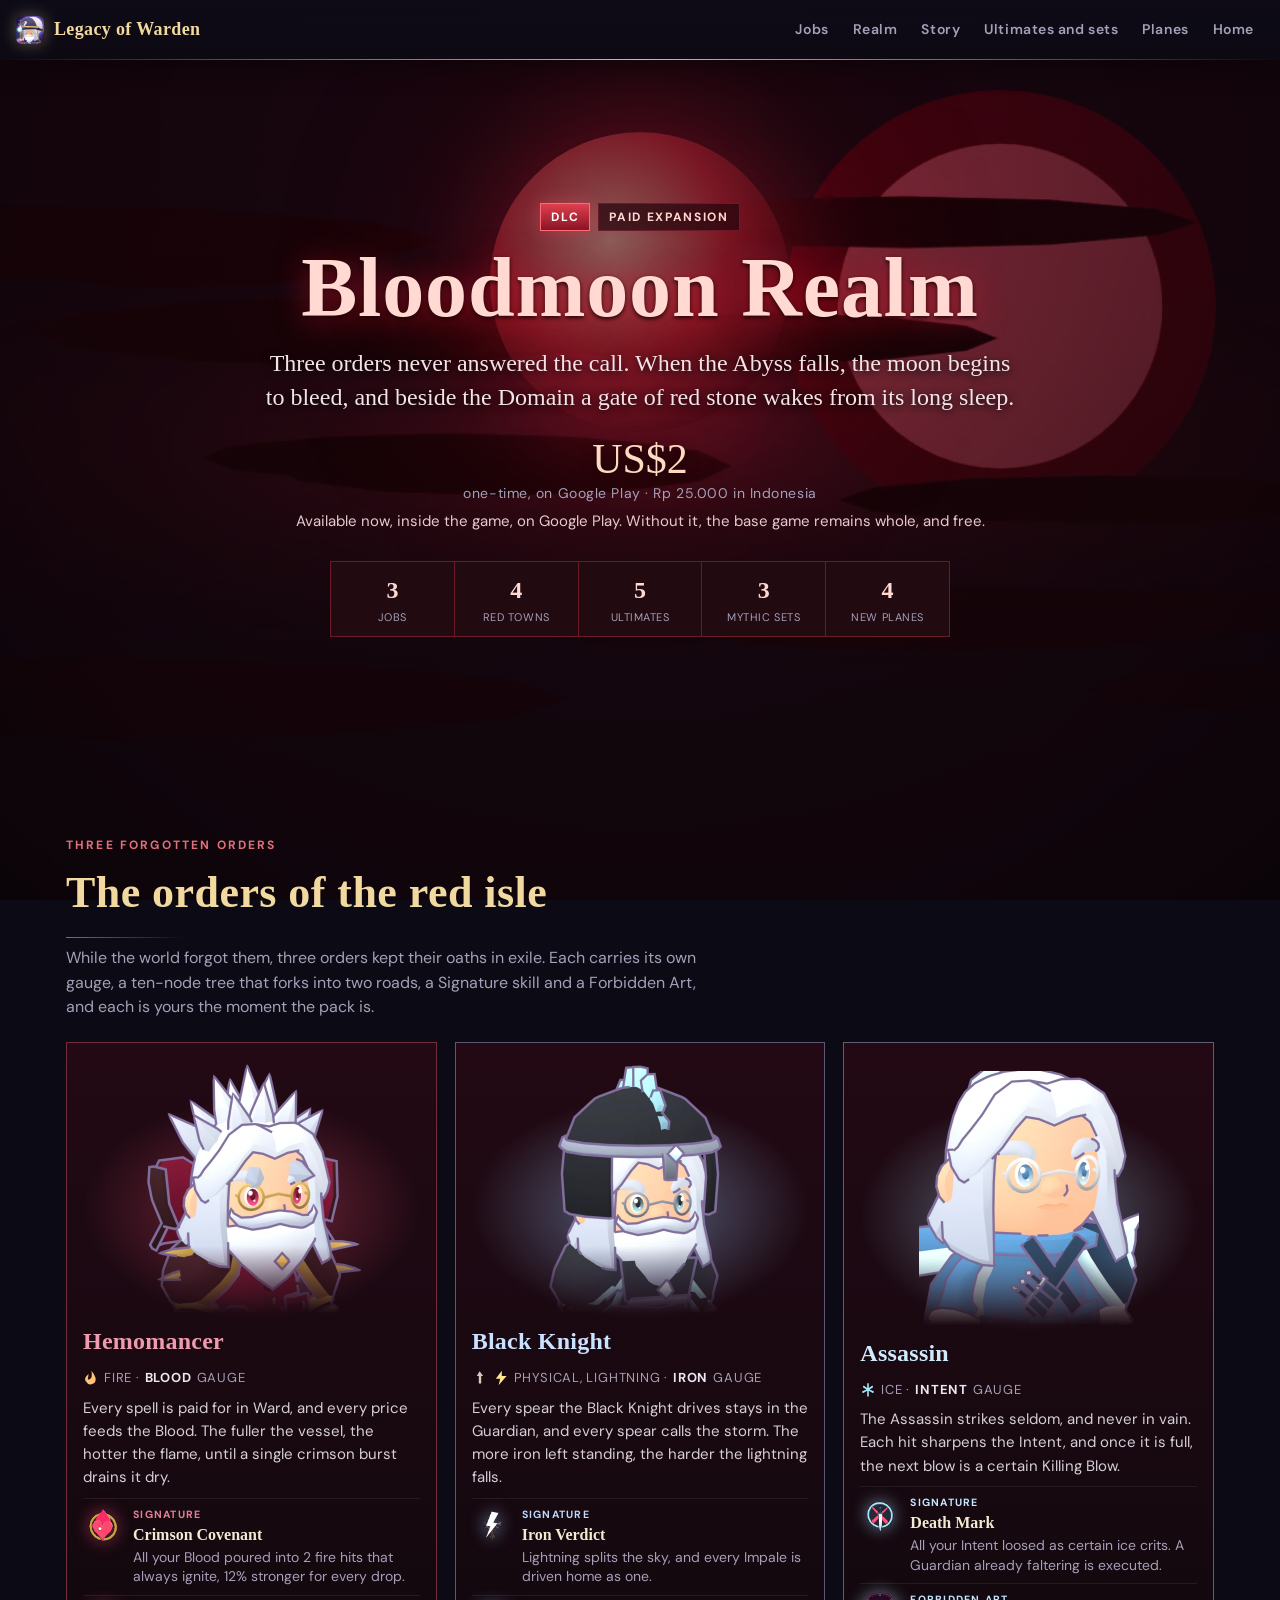
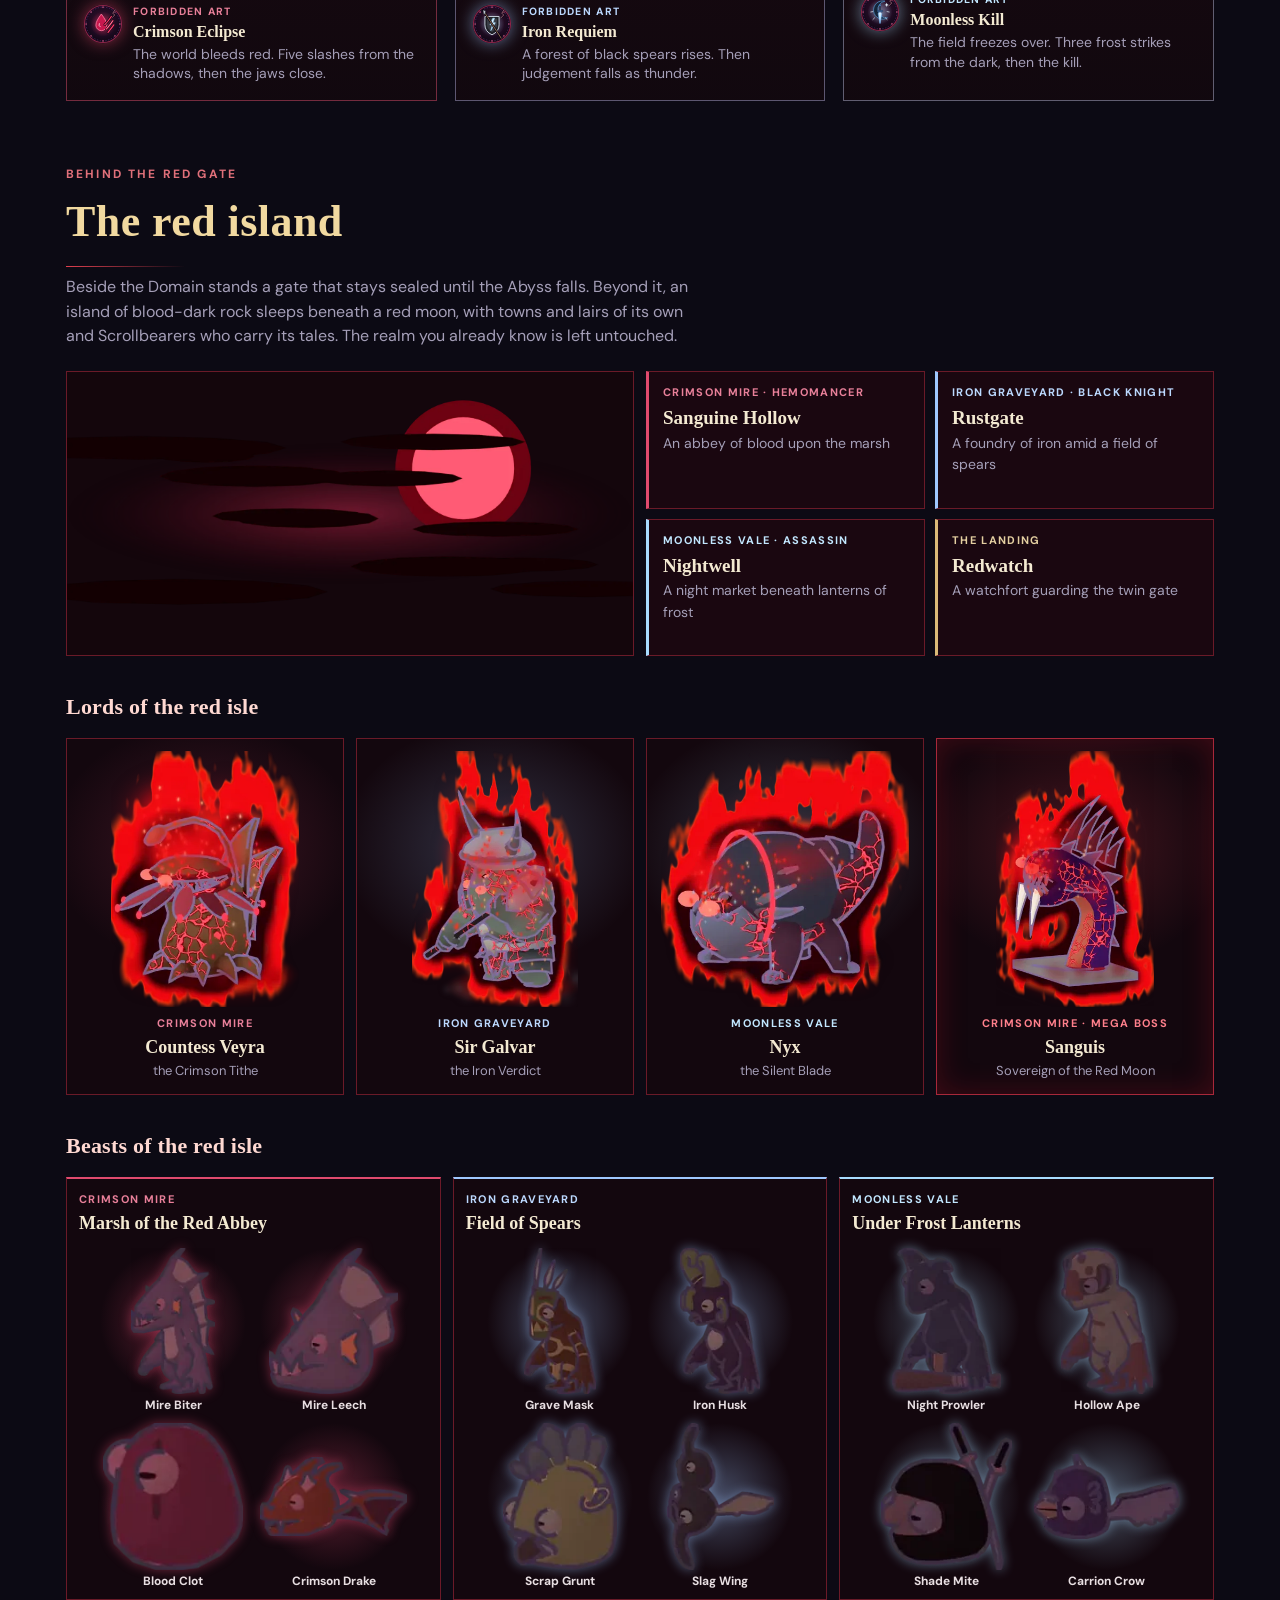
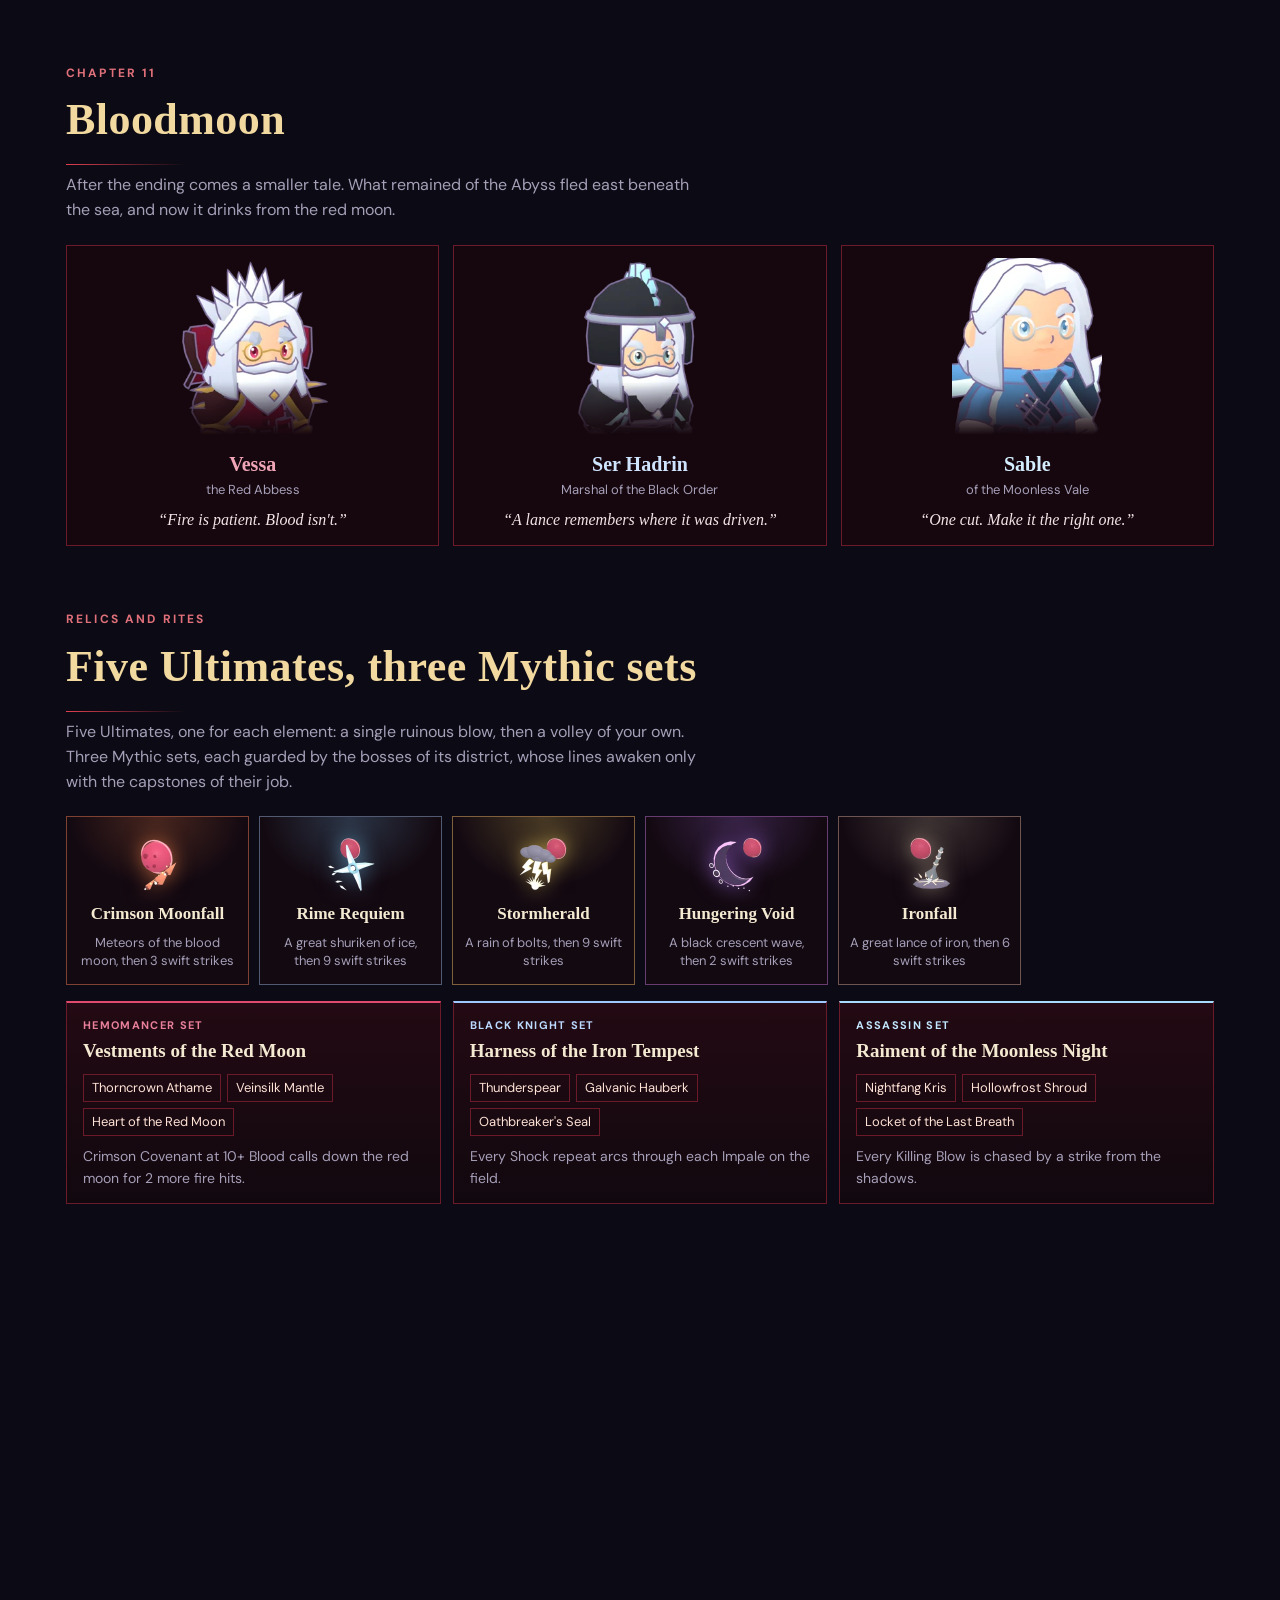
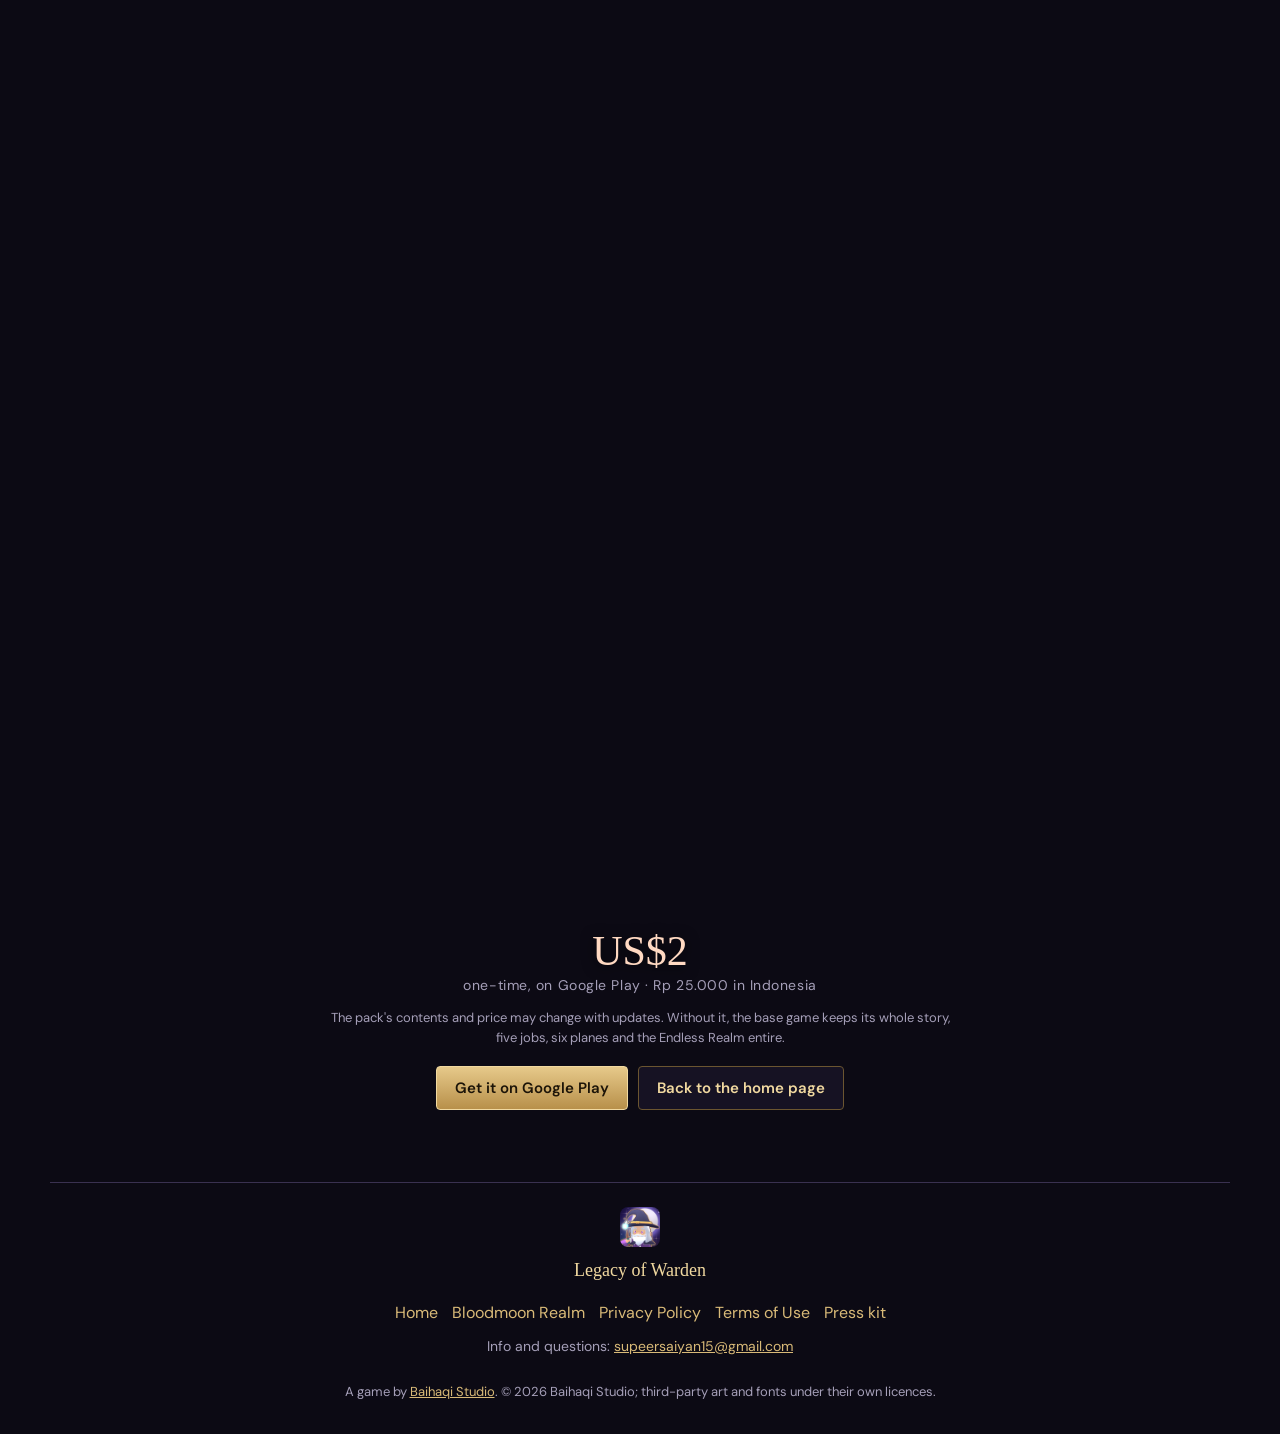
==== commit 0d1d2775: "Live on Google Play: every Coming soon / in testing line now links to the store page; the Bloodmoon " ====
--- a/bloodmoon.html
+++ b/bloodmoon.html
@@ -13,7 +13,7 @@
 <meta property="og:type" content="article">
 <meta name="theme-color" content="#14060c">
 <link rel="icon" href="favicon.png">
-<link rel="stylesheet" href="css/site.css?v=202611051200">
+<link rel="stylesheet" href="css/site.css?v=202611141200">
 </head>
 <body class="bm-page tint-blood">
 <div class="backdrop" aria-hidden="true"><div class="bd-layer on" id="bd-a" style="background-image:url('img/bloodmoon/sky.webp')"></div><div class="bd-layer" id="bd-b"></div><div class="bd-shade"></div></div>
@@ -29,7 +29,7 @@
       <h1>Bloodmoon Realm</h1>
       <p class="bm-lead">Three orders never answered the call. When the Abyss falls, the moon begins to bleed, and beside the Domain a gate of red stone wakes from its long sleep.</p>
       <p class="bm-price">US$2 <span>one-time, on Google Play · Rp 25.000 in Indonesia</span></p>
-      <p class="bm-when">It arrives with a later update. Without it, the base game remains whole, and free.</p>
+      <p class="bm-when">Available now, inside the game, on Google Play. Without it, the base game remains whole, and free.</p>
       <ul class="bm-stats">
         <li><b>3</b><span>Jobs</span></li>
         <li><b>4</b><span>Red towns</span></li>
@@ -167,9 +167,9 @@
   </section>
 
   <section class="sec bm-end" data-bg="img/bloodmoon/sky.webp">
-    <p class="bm-price">US$2 <span>one-time, on Google Play · Rp 25.000 in Indonesia · coming in a later update</span></p>
-    <p class="fine">The pack's contents and price may still change before release. Without it, the base game keeps its whole story, five jobs, six planes and the Endless Realm entire.</p>
-    <p class="bm-cta"><a class="btn btn-gold" href="./#release">Release plan</a><a class="btn" href="./">Back to the home page</a></p>
+    <p class="bm-price">US$2 <span>one-time, on Google Play · Rp 25.000 in Indonesia</span></p>
+    <p class="fine">The pack's contents and price may change with updates. Without it, the base game keeps its whole story, five jobs, six planes and the Endless Realm entire.</p>
+    <p class="bm-cta"><a class="btn btn-gold" href="https://play.google.com/store/apps/details?id=com.legacyofwarden.game" rel="noopener">Get it on Google Play</a><a class="btn" href="./">Back to the home page</a></p>
   </section>
 </main>
 
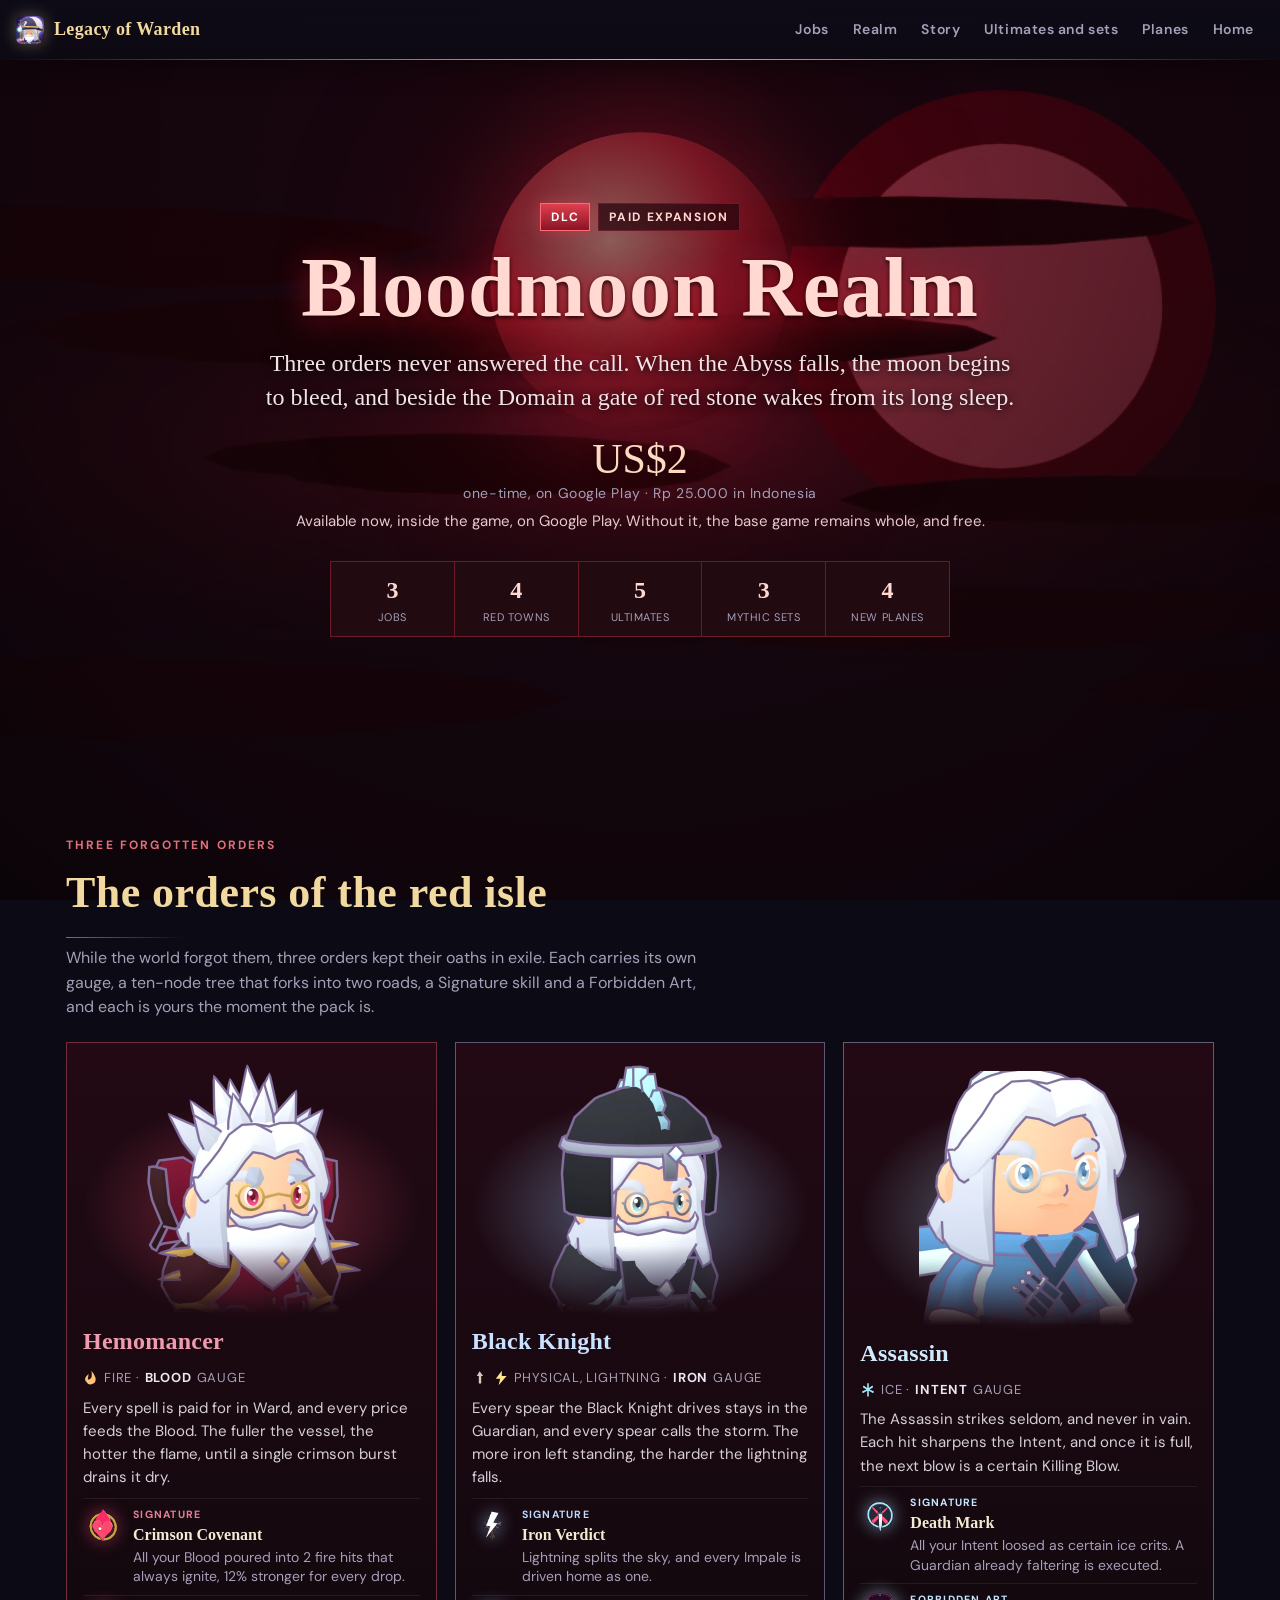
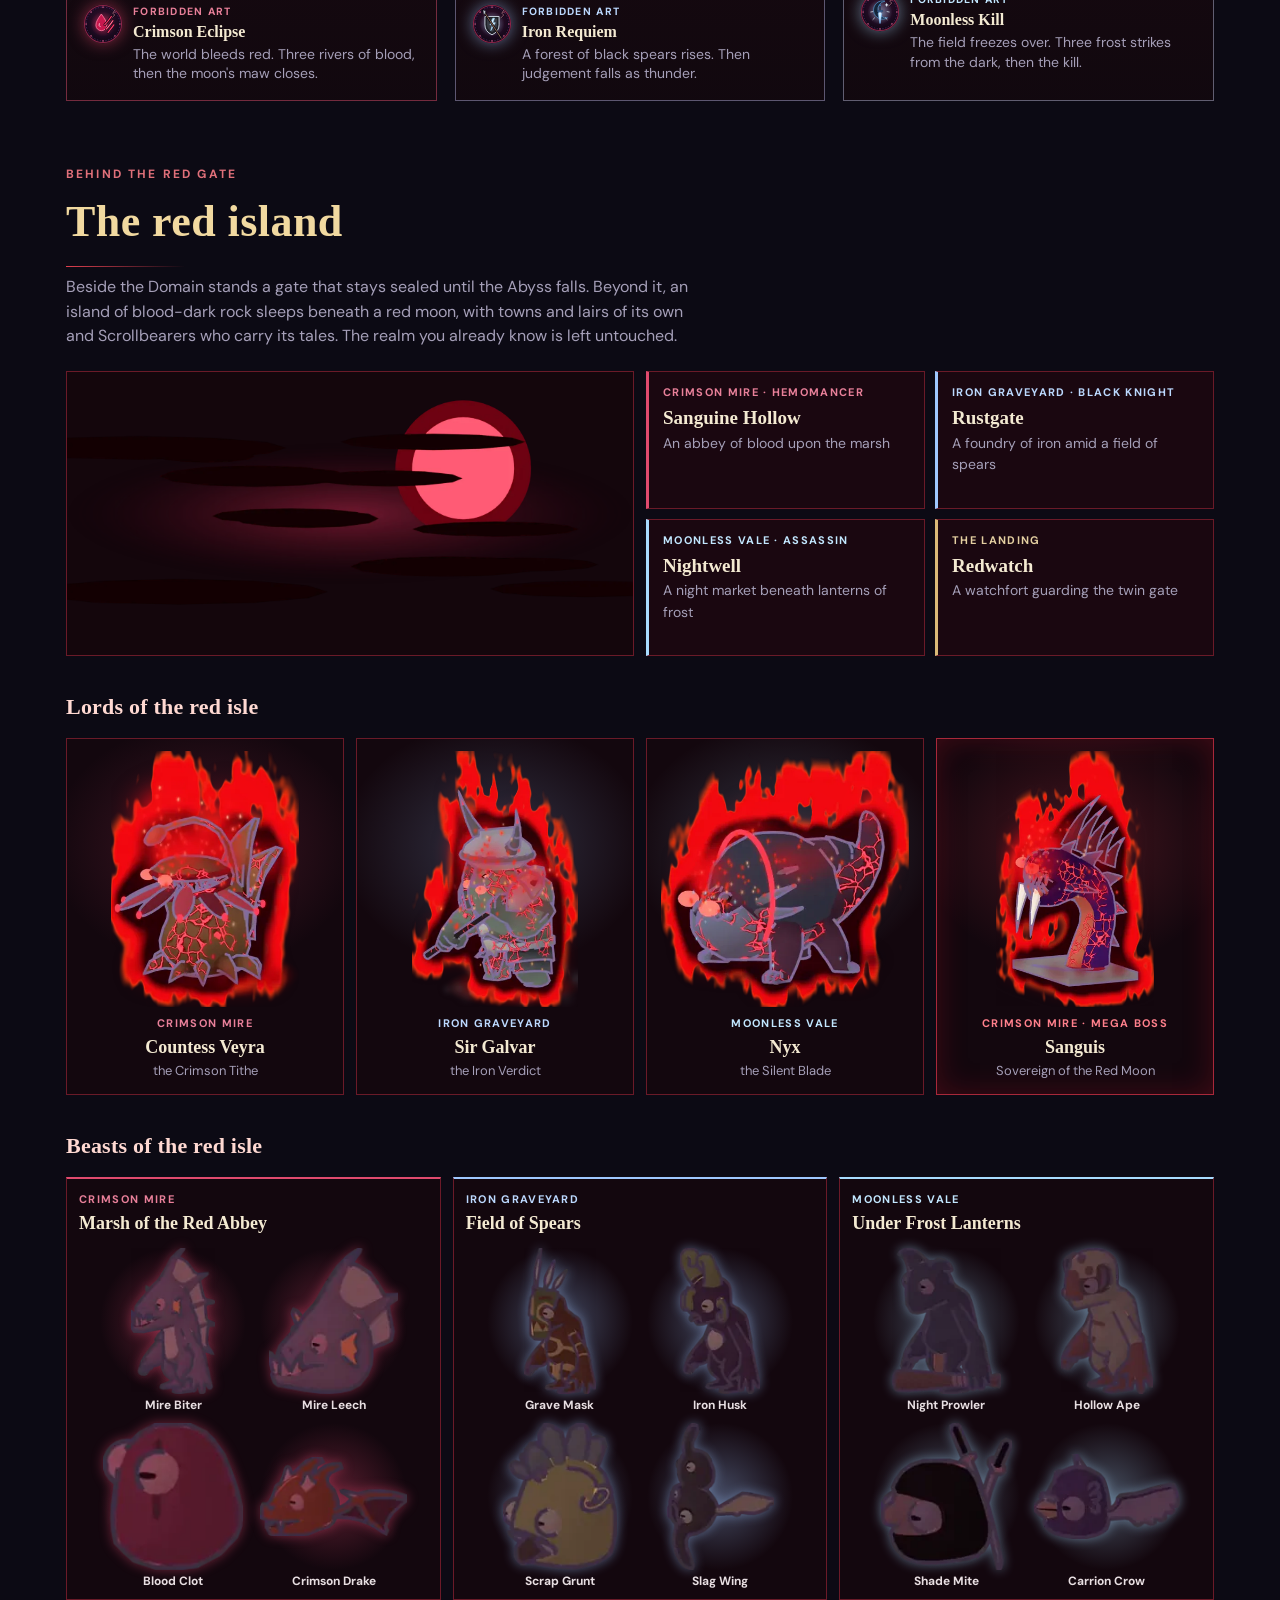
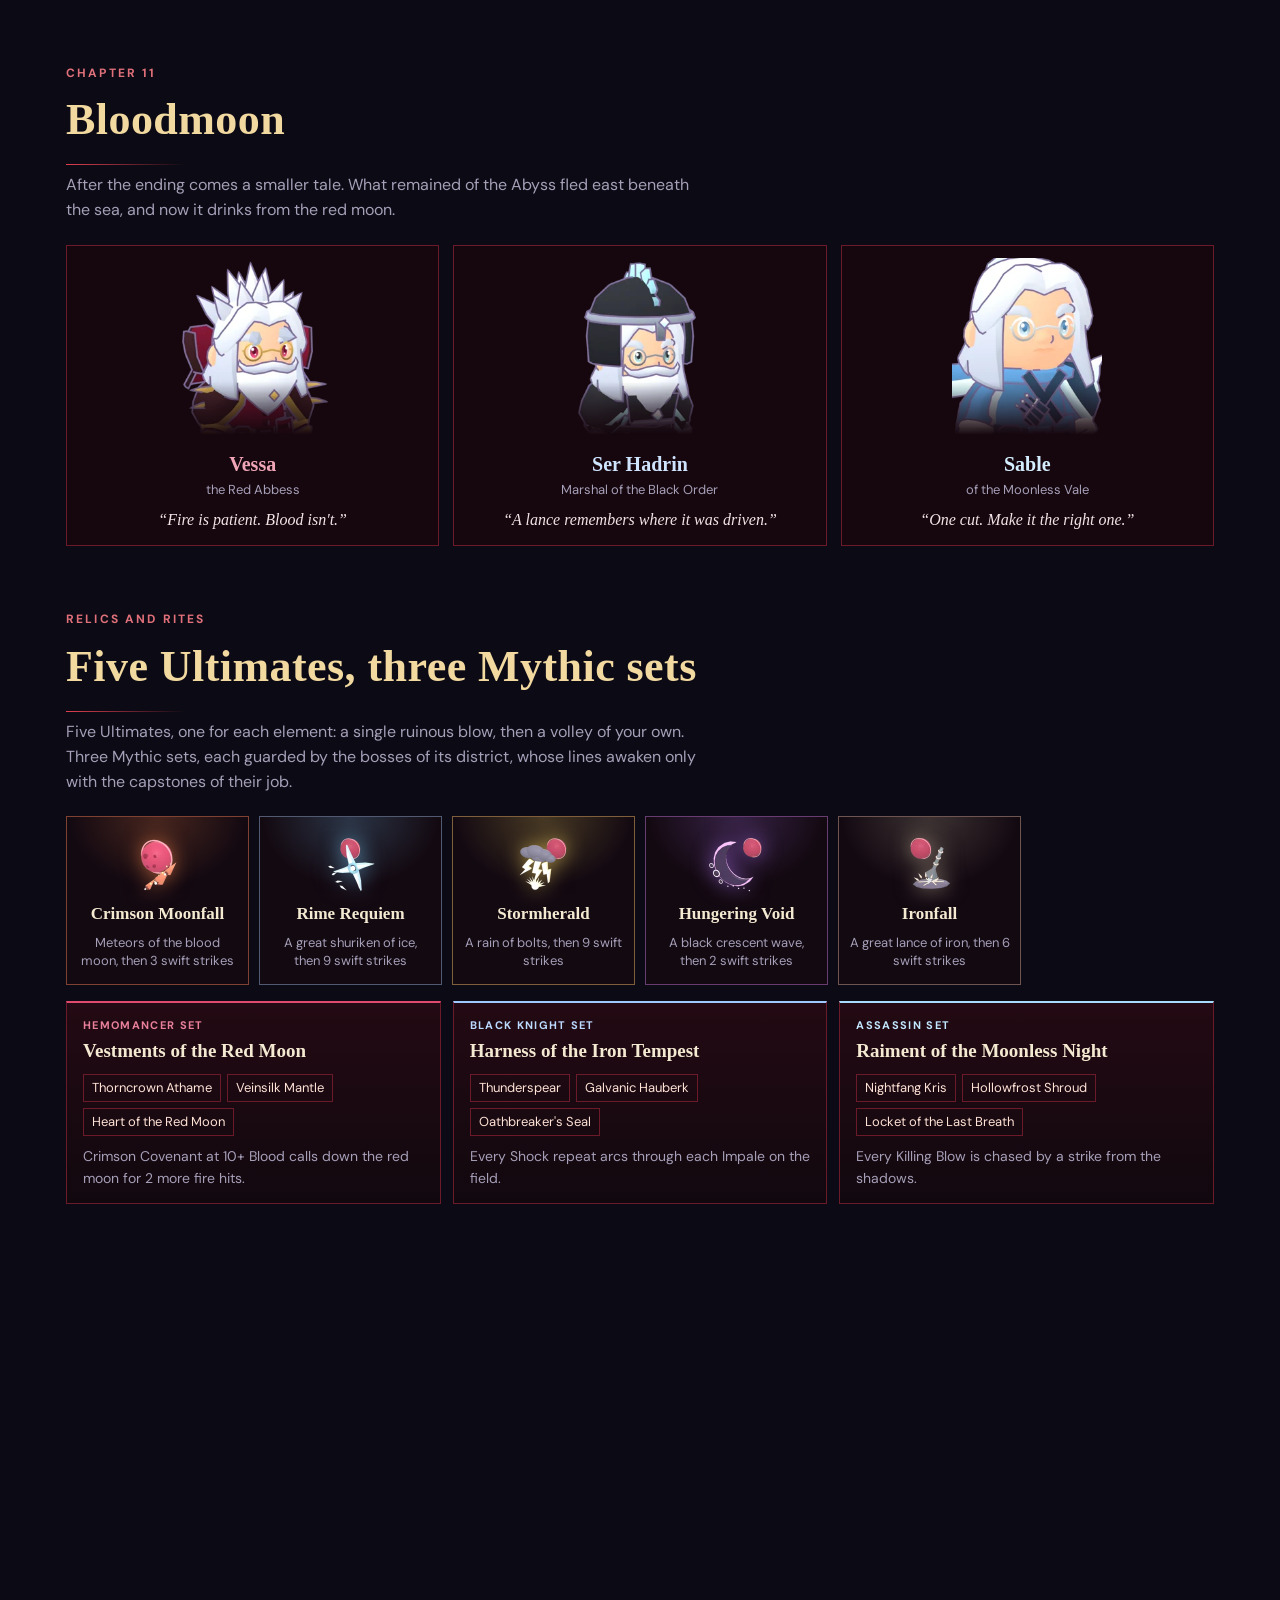
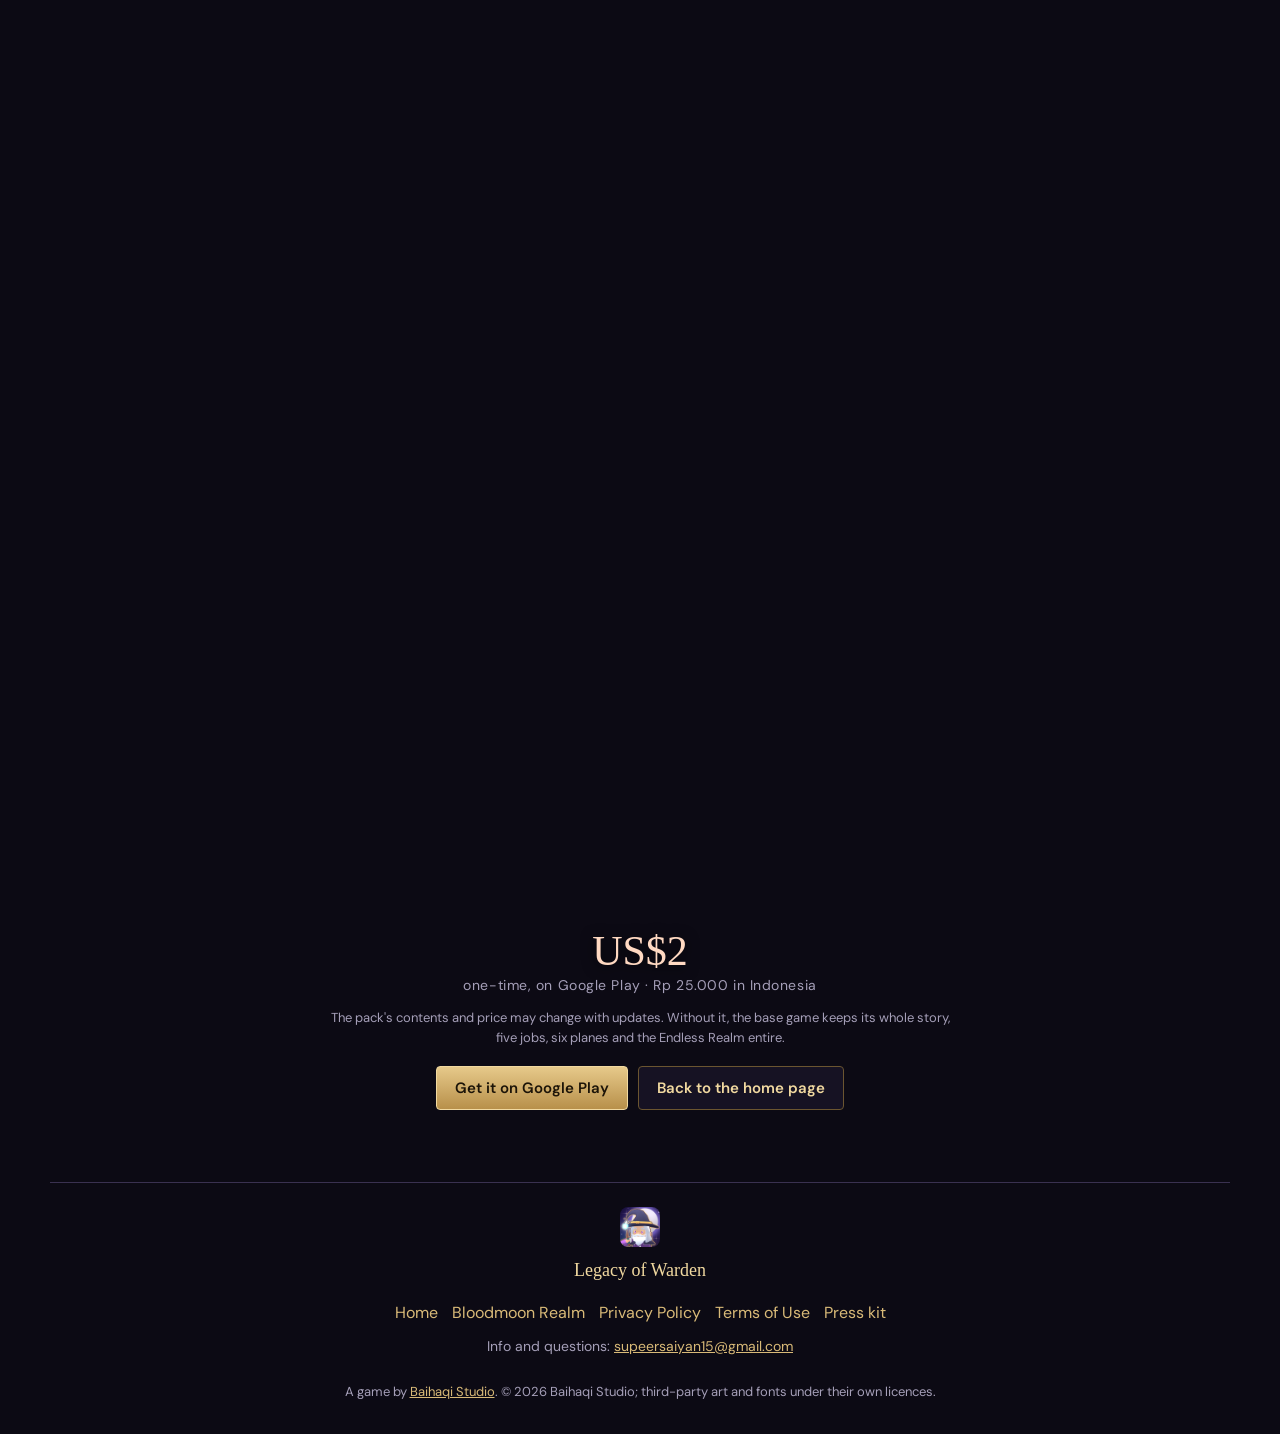
==== commit 35ae399e: "Skills and jobs from the Godot game: build-data reads godot/data and the port's own words (the web e" ====
--- a/bloodmoon.html
+++ b/bloodmoon.html
@@ -54,7 +54,7 @@
           <p class="bm-job-meta"><img src="img/el/fire.svg" alt="" width="16" height="16"> Fire · <b>Blood</b> gauge</p>
           <p>Every spell is paid for in Ward, and every price feeds the Blood. The fuller the vessel, the hotter the flame, until a single crimson burst drains it dry.</p>
           <div class="bm-move"><img src="img/nodes/crimsonCovenant.webp" alt="" width="40" height="40" loading="lazy"><div><small>Signature</small><b>Crimson Covenant</b><span>All your Blood poured into 2 fire hits that always ignite, 12% stronger for every drop.</span></div></div>
-          <div class="bm-move"><img src="img/arts/hemomancer.svg" alt="" width="40" height="40" loading="lazy"><div><small>Forbidden Art</small><b>Crimson Eclipse</b><span>The world bleeds red. Five slashes from the shadows, then the jaws close.</span></div></div>
+          <div class="bm-move"><img src="img/arts/hemomancer.svg" alt="" width="40" height="40" loading="lazy"><div><small>Forbidden Art</small><b>Crimson Eclipse</b><span>The world bleeds red. Three rivers of blood, then the moon's maw closes.</span></div></div>
         </div>
       </article>
       <article class="bm-job" style="--jc:#9fc8ff">
--- a/css/site.css
+++ b/css/site.css
@@ -589,3 +589,18 @@
 .to-top:hover{border-color:var(--gold)}
 .to-top i{width:9px;height:9px;border-left:2px solid var(--gold);border-top:2px solid var(--gold);transform:translateY(2px) rotate(45deg)}
 @media (max-width:600px){.to-top span{display:none}.to-top{padding:0}}
+
+/* The game's coloured words and points (RichWords, js/site.js rich()), 15 Nov 2026 */
+.rw-n{color:#f2cd6b;font-weight:600}
+.rw-fire{color:var(--fire)}.rw-ice{color:var(--ice)}.rw-lightning{color:var(--lightning)}.rw-chaos{color:var(--chaos)}.rw-physical{color:var(--physical)}
+.rw-note{color:var(--mute)}
+ul.rw{margin:6px 0 0;padding:0;list-style:none}
+ul.rw li{position:relative;padding-left:14px;line-height:1.5}
+ul.rw li+li{margin-top:3px}
+ul.rw li::before{content:"·";position:absolute;left:3px;top:0;color:var(--mute);font-weight:700}
+.d-talent ul.rw,.d-talent>p{margin-top:3px;font-size:14px}
+.tdetail ul.rw{font-size:14.5px}
+.tdetail .tshort{color:var(--ink);font-style:italic}
+.dlc-tag{margin-left:5px;padding:1px 4px;border-radius:3px;background:#7a1630;color:#ffd4dc;font:700 9px var(--sans);letter-spacing:.08em;vertical-align:super}
+.job-dlc{margin-top:8px;font-size:13px}
+.job-dlc a{color:#ff8fa8}
